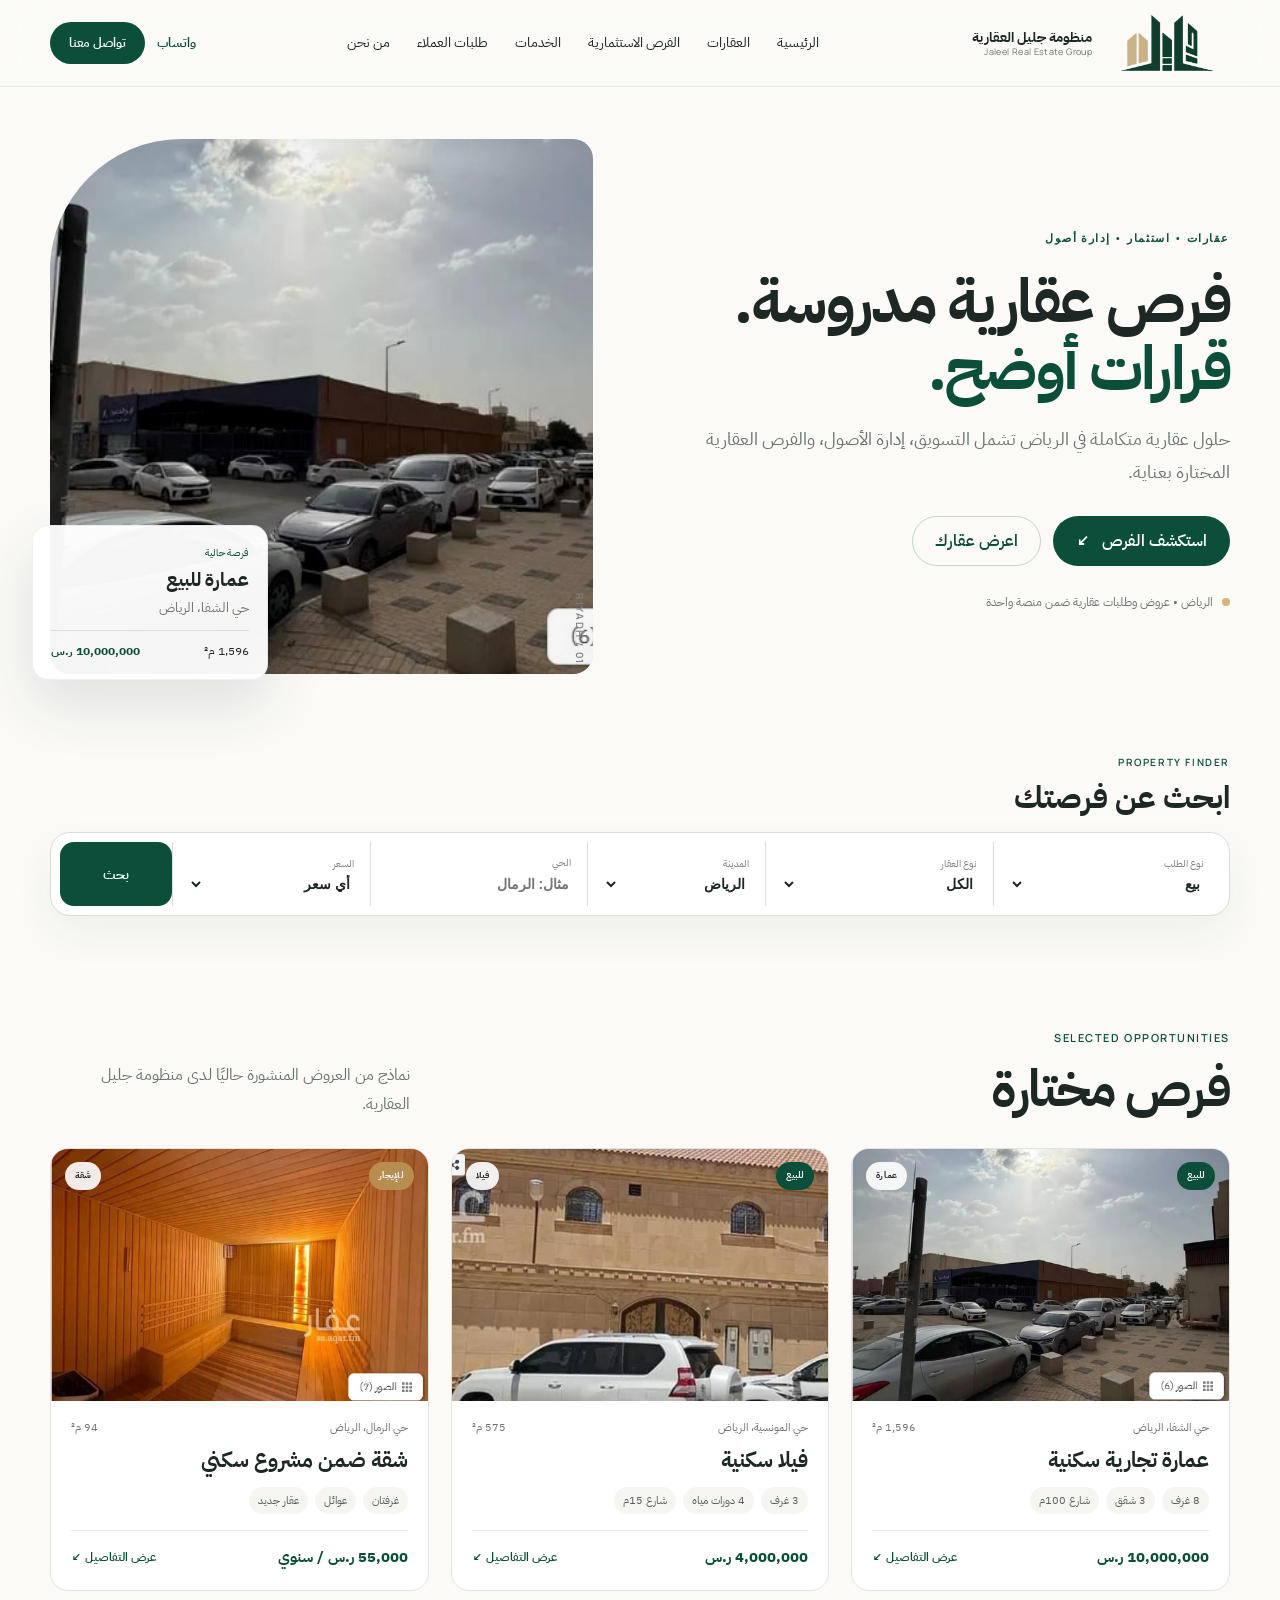
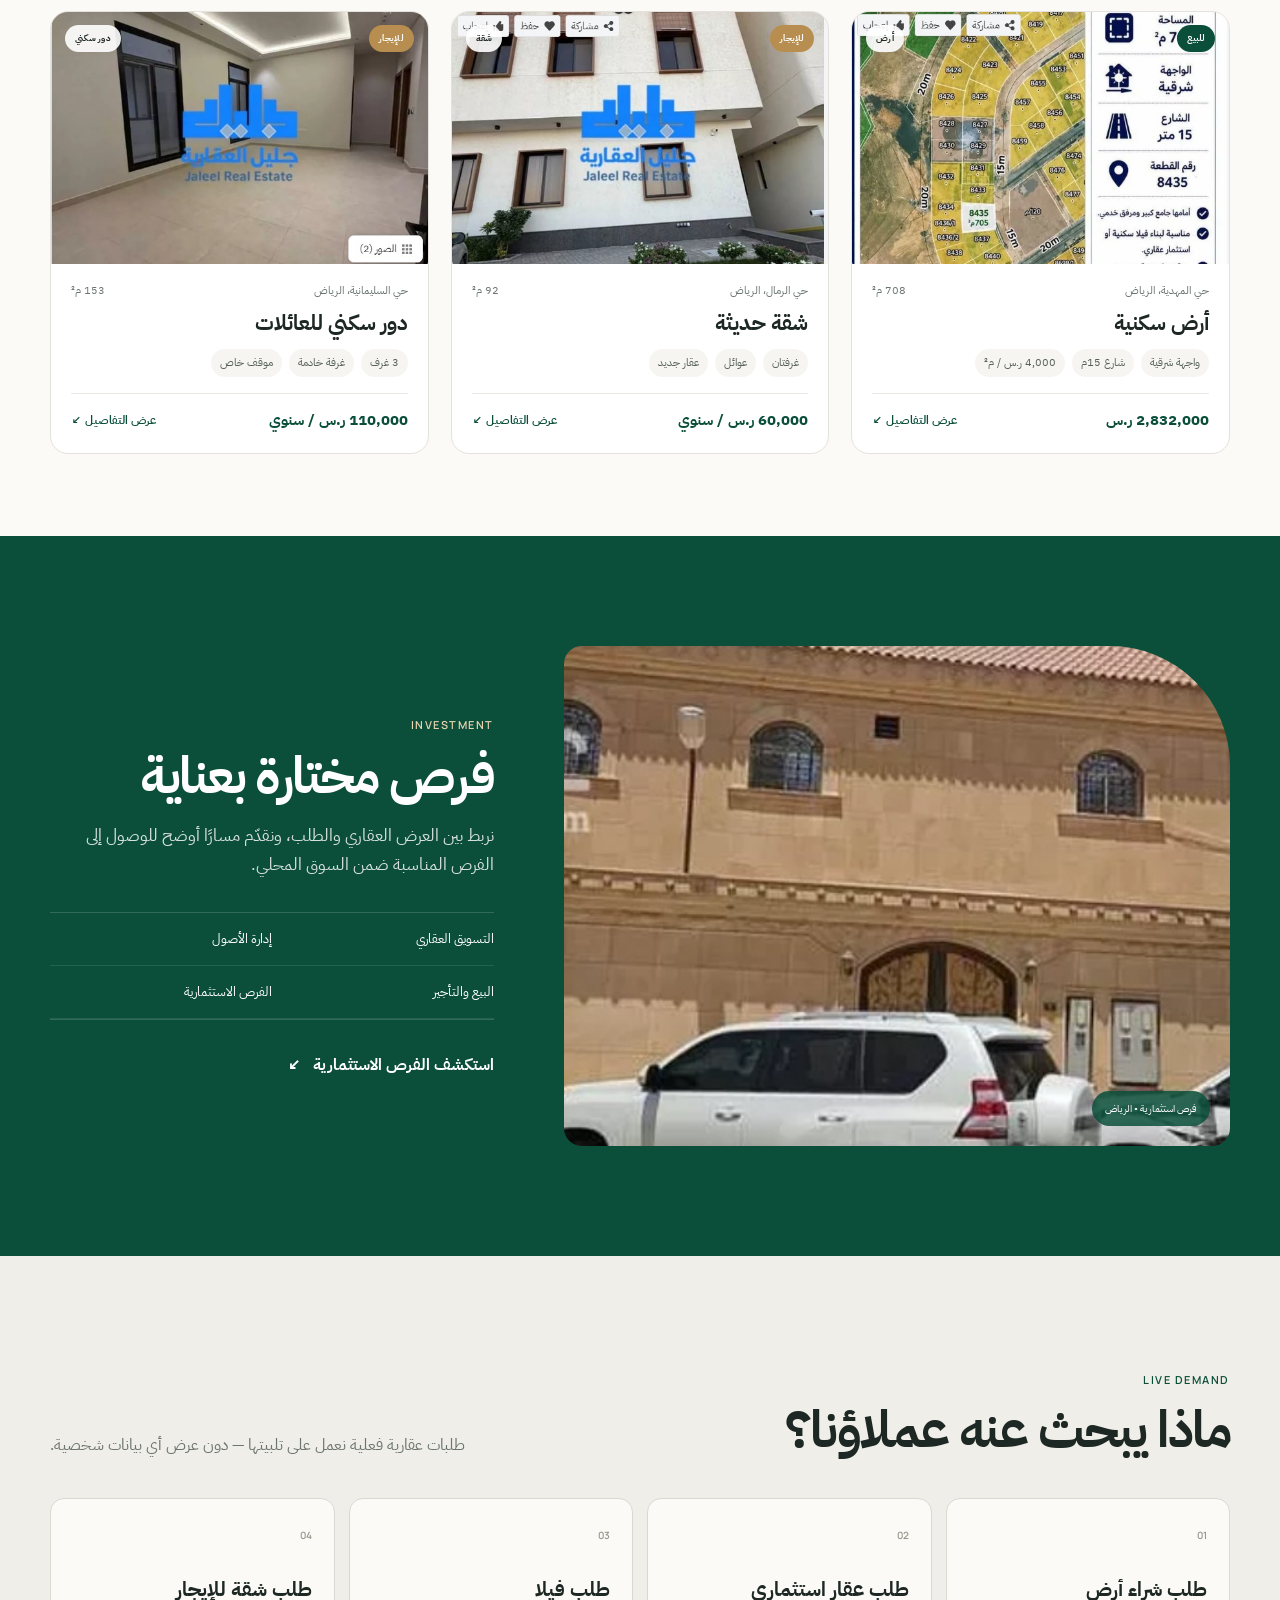
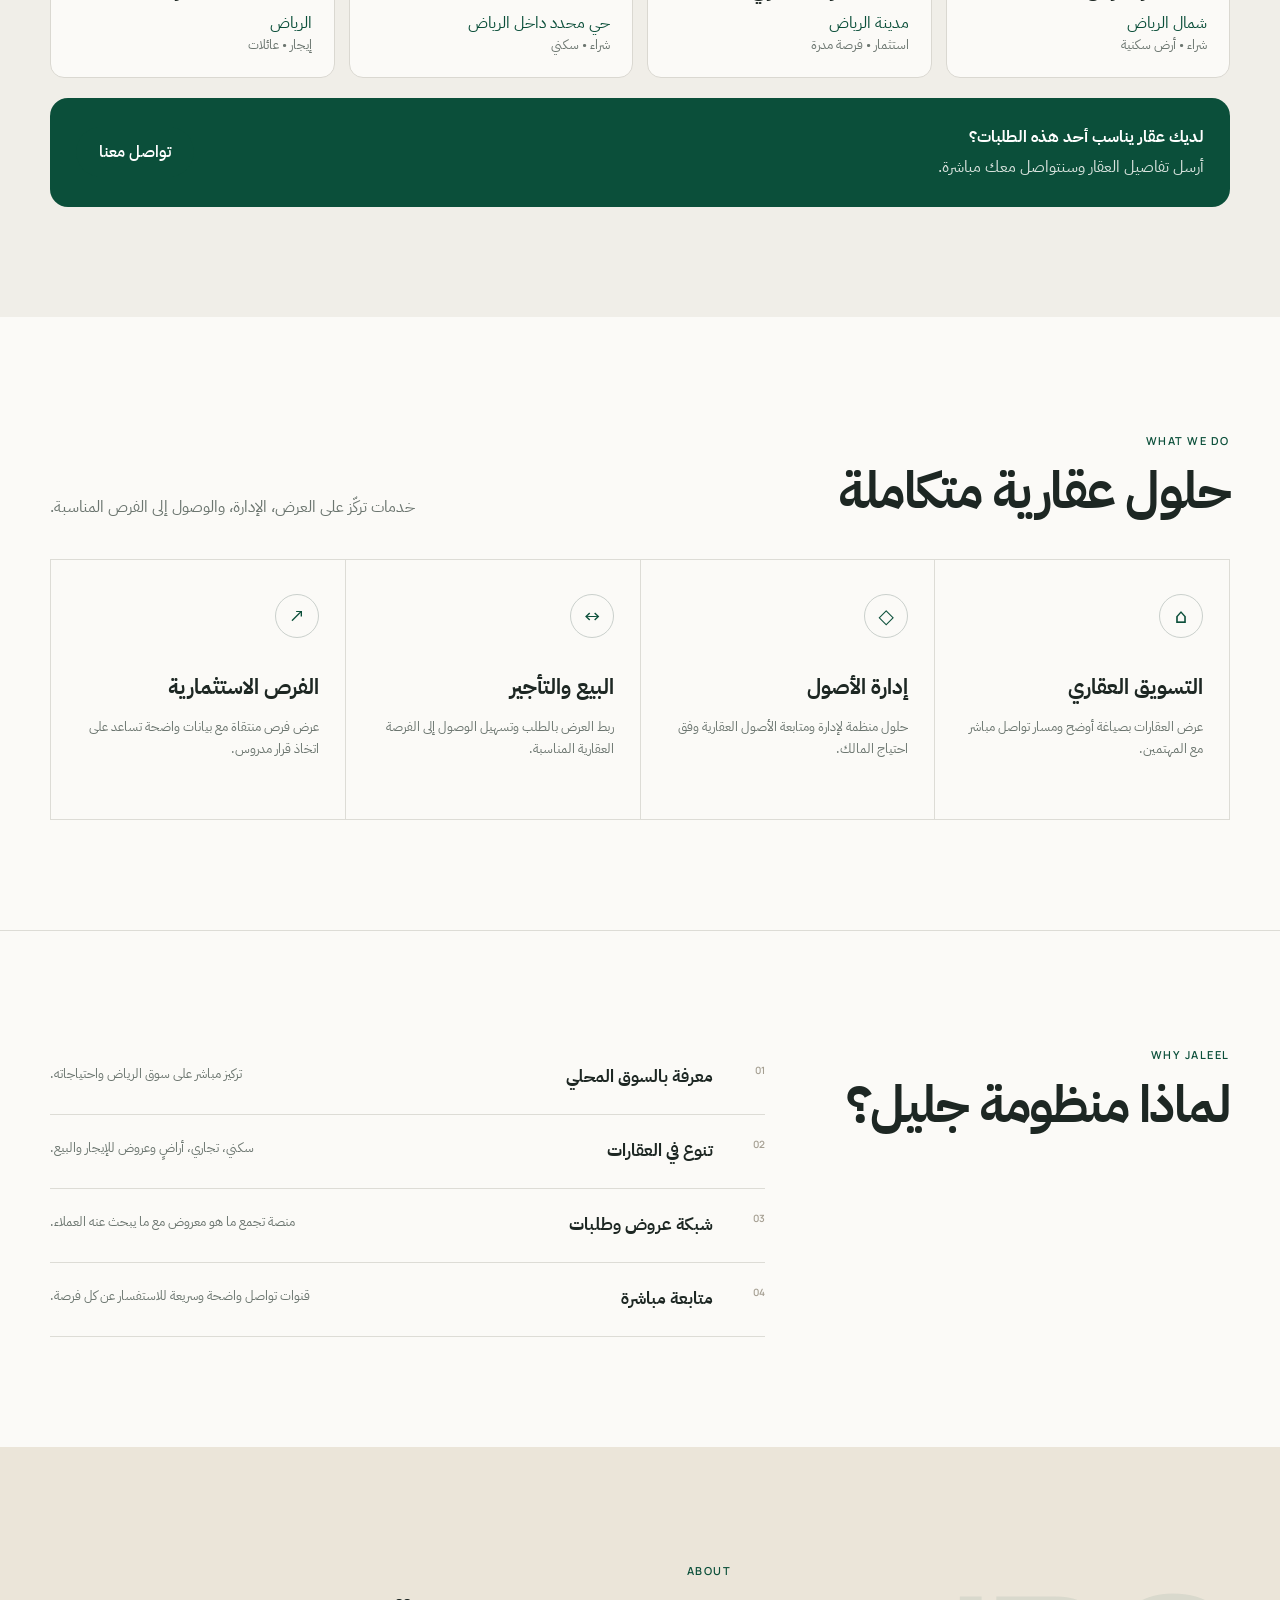
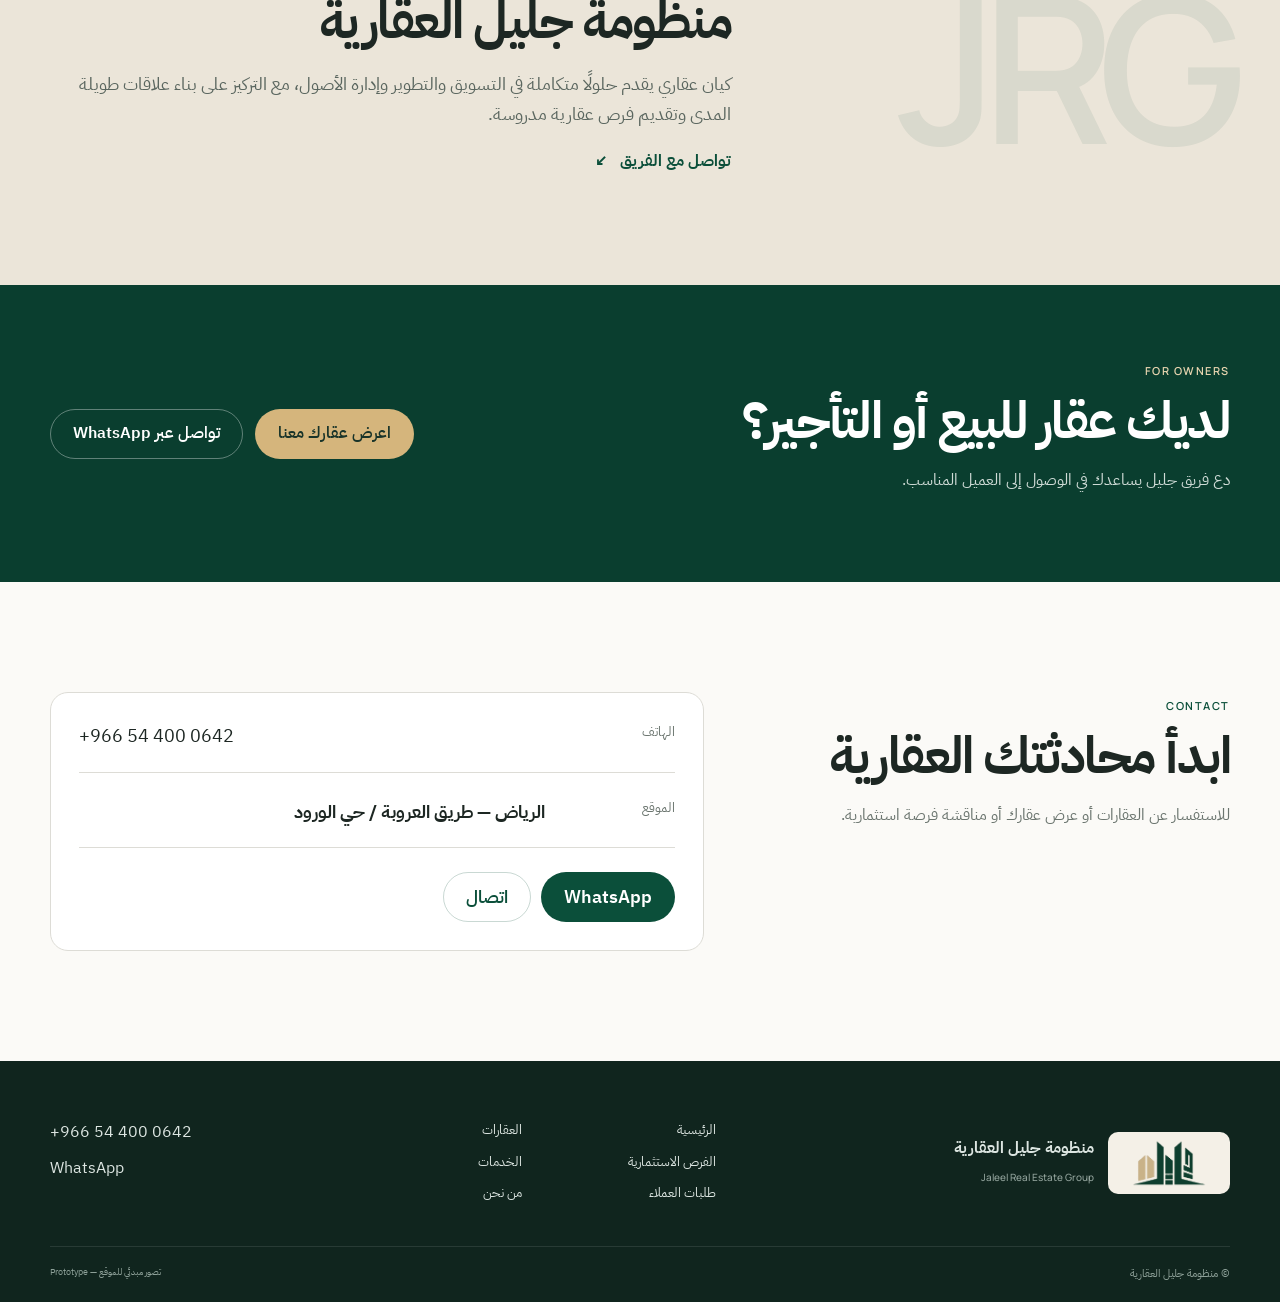
==== index.html @ 19667bc3 "Use cleaner investment image" ====
<!doctype html>
<html lang="ar" dir="rtl">
<head>
  <meta charset="utf-8" />
  <meta name="viewport" content="width=device-width, initial-scale=1" />
  <meta name="description" content="تصور مبدئي لموقع منظومة جليل العقارية في الرياض." />
  <title>منظومة جليل العقارية | Jaleel Real Estate Group</title>
  <link rel="preconnect" href="https://fonts.googleapis.com">
  <link rel="preconnect" href="https://fonts.gstatic.com" crossorigin>
  <link href="https://fonts.googleapis.com/css2?family=IBM+Plex+Sans+Arabic:wght@400;500;600;700&family=Manrope:wght@500;600&display=swap" rel="stylesheet">
  <link rel="stylesheet" href="styles.css" />
</head>
<body>
  <header class="site-header" id="top">
    <div class="container header-inner">
      <a class="brand" href="#top" aria-label="منظومة جليل العقارية">
        <img src="assets/logo.png" alt="شعار منظومة جليل العقارية" />
        <span class="brand-copy"><strong>منظومة جليل العقارية</strong><small>Jaleel Real Estate Group</small></span>
      </a>
      <nav class="desktop-nav" aria-label="التنقل الرئيسي">
        <a href="#top">الرئيسية</a>
        <a href="#properties">العقارات</a>
        <a href="#investment">الفرص الاستثمارية</a>
        <a href="#services">الخدمات</a>
        <a href="#requests">طلبات العملاء</a>
        <a href="#about">من نحن</a>
      </nav>
      <div class="header-actions">
        <a class="whatsapp-link" href="https://wa.me/966544000642" target="_blank" rel="noreferrer">واتساب</a>
        <a class="btn btn-primary small" href="#contact">تواصل معنا</a>
        <button class="menu-btn" aria-expanded="false" aria-controls="mobileNav" aria-label="فتح القائمة"><span></span><span></span></button>
      </div>
    </div>
    <nav id="mobileNav" class="mobile-nav" aria-label="التنقل على الهاتف">
      <a href="#top">الرئيسية</a><a href="#properties">العقارات</a><a href="#investment">الفرص الاستثمارية</a><a href="#services">الخدمات</a><a href="#requests">طلبات العملاء</a><a href="#about">من نحن</a>
    </nav>
  </header>

  <main>
    <section class="hero section-space">
      <div class="container hero-grid">
        <div class="hero-copy reveal">
          <span class="eyebrow">عقارات • استثمار • إدارة أصول</span>
          <h1><span class="hero-line">فرص عقارية مدروسة.</span><em class="hero-line">قرارات أوضح.</em></h1>
          <p>حلول عقارية متكاملة في الرياض تشمل التسويق، إدارة الأصول، والفرص العقارية المختارة بعناية.</p>
          <div class="hero-actions">
            <a class="btn btn-primary" href="#properties">استكشف الفرص <span>↙</span></a>
            <a class="btn btn-ghost" href="#owner">اعرض عقارك</a>
          </div>
          <div class="hero-note"><span></span>الرياض • عروض وطلبات عقارية ضمن منصة واحدة</div>
        </div>
        <div class="hero-media reveal delay-1">
          <div class="image-frame"><img src="assets/commercial.jpg" alt="عقار تجاري معروض لدى منظومة جليل العقارية" /></div>
          <div class="floating-property-card">
            <div class="mini-label">فرصة حالية</div>
            <strong>عمارة للبيع</strong>
            <div>حي الشفا، الرياض</div>
            <div class="mini-grid"><span>1,596 م²</span><b>10,000,000 ر.س</b></div>
          </div>
          <div class="hero-index">01 / RIYADH</div>
        </div>
      </div>
    </section>

    <section class="finder-wrap reveal" aria-label="البحث عن العقارات">
      <div class="container">
        <div class="finder-head"><div><span class="eyebrow">Property Finder</span><h2>ابحث عن فرصتك</h2></div><button class="filters-toggle" aria-expanded="false">خيارات البحث</button></div>
        <form class="finder" id="finderForm">
          <label><span>نوع الطلب</span><select><option>بيع</option><option>إيجار</option><option>استثمار</option></select></label>
          <label><span>نوع العقار</span><select><option>الكل</option><option>شقة</option><option>فيلا</option><option>أرض</option><option>تجاري</option></select></label>
          <label><span>المدينة</span><select><option>الرياض</option></select></label>
          <label><span>الحي</span><input type="text" placeholder="مثال: الرمال" /></label>
          <label><span>السعر</span><select><option>أي سعر</option><option>حتى 1 مليون</option><option>1–5 مليون</option><option>5 مليون+</option></select></label>
          <button class="btn btn-primary search-btn" type="submit">بحث</button>
        </form>
      </div>
    </section>

    <section class="section-space" id="properties">
      <div class="container">
        <div class="section-title reveal"><div><span class="eyebrow">Selected Opportunities</span><h2>فرص مختارة</h2></div><p>نماذج من العروض المنشورة حاليًا لدى منظومة جليل العقارية.</p></div>
        <div class="properties-grid">
          <article class="property-card reveal">
            <a href="property.html" class="property-image"><img src="assets/commercial.jpg" alt="عمارة للبيع في حي الشفا" /><span class="status">للبيع</span><span class="type-pill">عمارة</span></a>
            <div class="property-body"><div class="meta-line"><span>حي الشفا، الرياض</span><span>1,596 م²</span></div><h3>عمارة تجارية سكنية</h3><div class="features"><span>8 غرف</span><span>3 شقق</span><span>شارع 100م</span></div><div class="price-line"><strong>10,000,000 ر.س</strong><a href="property.html">عرض التفاصيل ↙</a></div></div>
          </article>
          <article class="property-card reveal delay-1">
            <div class="property-image"><img src="assets/villa-monsiya.jpg" alt="فيلا للبيع في حي المونسية" /><span class="status">للبيع</span><span class="type-pill">فيلا</span></div>
            <div class="property-body"><div class="meta-line"><span>حي المونسية، الرياض</span><span>575 م²</span></div><h3>فيلا سكنية</h3><div class="features"><span>3 غرف</span><span>4 دورات مياه</span><span>شارع 15م</span></div><div class="price-line"><strong>4,000,000 ر.س</strong><a href="property.html">عرض التفاصيل ↙</a></div></div>
          </article>
          <article class="property-card reveal delay-2">
            <div class="property-image"><img src="assets/apartment-rimal-sauna.jpg" alt="شقة للإيجار في حي الرمال" /><span class="status rent">للإيجار</span><span class="type-pill">شقة</span></div>
            <div class="property-body"><div class="meta-line"><span>حي الرمال، الرياض</span><span>94 م²</span></div><h3>شقة ضمن مشروع سكني</h3><div class="features"><span>غرفتان</span><span>عوائل</span><span>عقار جديد</span></div><div class="price-line"><strong>55,000 ر.س / سنوي</strong><a href="property.html">عرض التفاصيل ↙</a></div></div>
          </article>
          <article class="property-card reveal">
            <div class="property-image"><img src="assets/land-mahdiyah.jpg" alt="أرض للبيع في حي المهدية" /><span class="status">للبيع</span><span class="type-pill">أرض</span></div>
            <div class="property-body"><div class="meta-line"><span>حي المهدية، الرياض</span><span>708 م²</span></div><h3>أرض سكنية</h3><div class="features"><span>واجهة شرقية</span><span>شارع 15م</span><span>4,000 ر.س / م²</span></div><div class="price-line"><strong>2,832,000 ر.س</strong><a href="property.html">عرض التفاصيل ↙</a></div></div>
          </article>
          <article class="property-card reveal delay-1">
            <div class="property-image"><img src="assets/apartment-rimal-building.jpg" alt="شقة للإيجار في حي الرمال" /><span class="status rent">للإيجار</span><span class="type-pill">شقة</span></div>
            <div class="property-body"><div class="meta-line"><span>حي الرمال، الرياض</span><span>92 م²</span></div><h3>شقة حديثة</h3><div class="features"><span>غرفتان</span><span>عوائل</span><span>عقار جديد</span></div><div class="price-line"><strong>60,000 ر.س / سنوي</strong><a href="property.html">عرض التفاصيل ↙</a></div></div>
          </article>
          <article class="property-card reveal delay-2">
            <div class="property-image"><img src="assets/apartment-rimal-interior.jpg" alt="مساحة داخلية لشقة سكنية" /><span class="status rent">للإيجار</span><span class="type-pill">دور سكني</span></div>
            <div class="property-body"><div class="meta-line"><span>حي السليمانية، الرياض</span><span>153 م²</span></div><h3>دور سكني للعائلات</h3><div class="features"><span>3 غرف</span><span>غرفة خادمة</span><span>موقف خاص</span></div><div class="price-line"><strong>110,000 ر.س / سنوي</strong><a href="property.html">عرض التفاصيل ↙</a></div></div>
          </article>
        </div>
      </div>
    </section>

    <section class="investment section-space" id="investment">
      <div class="container investment-grid">
        <div class="investment-image reveal"><img src="assets/villa-monsiya.jpg" alt="فرصة عقارية استثمارية في الرياض" /><span class="image-caption">فرص استثمارية • الرياض</span></div>
        <div class="investment-copy reveal delay-1"><span class="eyebrow light">Investment</span><h2>فرص مختارة بعناية</h2><p>نربط بين العرض العقاري والطلب، ونقدّم مسارًا أوضح للوصول إلى الفرص المناسبة ضمن السوق المحلي.</p><div class="service-inline"><span>التسويق العقاري</span><span>إدارة الأصول</span><span>البيع والتأجير</span><span>الفرص الاستثمارية</span></div><a class="text-link light" href="#properties">استكشف الفرص الاستثمارية <b>↙</b></a></div>
      </div>
    </section>

    <section class="section-space muted" id="requests">
      <div class="container">
        <div class="section-title reveal"><div><span class="eyebrow">Live Demand</span><h2>ماذا يبحث عنه عملاؤنا؟</h2></div><p>طلبات عقارية فعلية نعمل على تلبيتها — دون عرض أي بيانات شخصية.</p></div>
        <div class="requests-grid">
          <article class="request-card reveal"><span>01</span><h3>طلب شراء أرض</h3><p>شمال الرياض</p><small>شراء • أرض سكنية</small></article>
          <article class="request-card reveal delay-1"><span>02</span><h3>طلب عقار استثماري</h3><p>مدينة الرياض</p><small>استثمار • فرصة مدرة</small></article>
          <article class="request-card reveal delay-2"><span>03</span><h3>طلب فيلا</h3><p>حي محدد داخل الرياض</p><small>شراء • سكني</small></article>
          <article class="request-card reveal"><span>04</span><h3>طلب شقة للإيجار</h3><p>الرياض</p><small>إيجار • عائلات</small></article>
        </div>
        <div class="request-cta reveal"><div><strong>لديك عقار يناسب أحد هذه الطلبات؟</strong><p>أرسل تفاصيل العقار وسنتواصل معك مباشرة.</p></div><a class="btn btn-primary" href="https://wa.me/966544000642" target="_blank" rel="noreferrer">تواصل معنا</a></div>
      </div>
    </section>

    <section class="section-space" id="services">
      <div class="container">
        <div class="section-title reveal"><div><span class="eyebrow">What We Do</span><h2>حلول عقارية متكاملة</h2></div><p>خدمات تركّز على العرض، الإدارة، والوصول إلى الفرص المناسبة.</p></div>
        <div class="services-grid">
          <article class="service-card reveal"><div class="icon">⌂</div><h3>التسويق العقاري</h3><p>عرض العقارات بصياغة أوضح ومسار تواصل مباشر مع المهتمين.</p></article>
          <article class="service-card reveal delay-1"><div class="icon">◇</div><h3>إدارة الأصول</h3><p>حلول منظمة لإدارة ومتابعة الأصول العقارية وفق احتياج المالك.</p></article>
          <article class="service-card reveal delay-2"><div class="icon">↔</div><h3>البيع والتأجير</h3><p>ربط العرض بالطلب وتسهيل الوصول إلى الفرصة العقارية المناسبة.</p></article>
          <article class="service-card reveal"><div class="icon">↗</div><h3>الفرص الاستثمارية</h3><p>عرض فرص منتقاة مع بيانات واضحة تساعد على اتخاذ قرار مدروس.</p></article>
        </div>
      </div>
    </section>

    <section class="why section-space">
      <div class="container why-grid">
        <div class="reveal"><span class="eyebrow">Why Jaleel</span><h2>لماذا منظومة جليل؟</h2></div>
        <div class="why-list reveal delay-1"><div><b>01</b><span><strong>معرفة بالسوق المحلي</strong><small>تركيز مباشر على سوق الرياض واحتياجاته.</small></span></div><div><b>02</b><span><strong>تنوع في العقارات</strong><small>سكني، تجاري، أراضٍ وعروض للإيجار والبيع.</small></span></div><div><b>03</b><span><strong>شبكة عروض وطلبات</strong><small>منصة تجمع ما هو معروض مع ما يبحث عنه العملاء.</small></span></div><div><b>04</b><span><strong>متابعة مباشرة</strong><small>قنوات تواصل واضحة وسريعة للاستفسار عن كل فرصة.</small></span></div></div>
      </div>
    </section>

    <section class="about section-space" id="about">
      <div class="container about-grid">
        <div class="about-mark reveal">JRG</div>
        <div class="reveal delay-1"><span class="eyebrow">About</span><h2>منظومة جليل العقارية</h2><p>كيان عقاري يقدم حلولًا متكاملة في التسويق والتطوير وإدارة الأصول، مع التركيز على بناء علاقات طويلة المدى وتقديم فرص عقارية مدروسة.</p><a class="text-link" href="#contact">تواصل مع الفريق <b>↙</b></a></div>
      </div>
    </section>

    <section class="owner-cta" id="owner">
      <div class="container owner-inner reveal"><div><span class="eyebrow light">For Owners</span><h2>لديك عقار للبيع أو التأجير؟</h2><p>دع فريق جليل يساعدك في الوصول إلى العميل المناسب.</p></div><div class="owner-actions"><a class="btn btn-beige" href="#contact">اعرض عقارك معنا</a><a class="btn btn-outline-light" href="https://wa.me/966544000642" target="_blank" rel="noreferrer">تواصل عبر WhatsApp</a></div></div>
    </section>

    <section class="contact section-space" id="contact">
      <div class="container contact-grid">
        <div class="reveal"><span class="eyebrow">Contact</span><h2>ابدأ محادثتك العقارية</h2><p>للاستفسار عن العقارات أو عرض عقارك أو مناقشة فرصة استثمارية.</p></div>
        <div class="contact-card reveal delay-1"><div><small>الهاتف</small><a href="tel:+966544000642" dir="ltr">+966 54 400 0642</a></div><div><small>الموقع</small><strong>الرياض — طريق العروبة / حي الورود</strong></div><div class="contact-actions"><a class="btn btn-primary" href="https://wa.me/966544000642" target="_blank" rel="noreferrer">WhatsApp</a><a class="btn btn-ghost" href="tel:+966544000642">اتصال</a></div></div>
      </div>
    </section>
  </main>

  <footer class="site-footer">
    <div class="container footer-grid">
      <div class="footer-brand"><img src="assets/logo.png" alt="شعار منظومة جليل العقارية" /><p>منظومة جليل العقارية<br><span>Jaleel Real Estate Group</span></p></div>
      <div class="footer-links"><a href="#top">الرئيسية</a><a href="#properties">العقارات</a><a href="#investment">الفرص الاستثمارية</a><a href="#services">الخدمات</a><a href="#requests">طلبات العملاء</a><a href="#about">من نحن</a></div>
      <div class="footer-contact"><a href="tel:+966544000642" dir="ltr">+966 54 400 0642</a><a href="https://wa.me/966544000642" target="_blank" rel="noreferrer">WhatsApp</a></div>
    </div>
    <div class="container footer-bottom"><span>© منظومة جليل العقارية</span><small>تصور مبدئي للموقع — Prototype</small></div>
  </footer>
  <script src="script.js?v=3"></script>
</body>
</html>
---- styles.css ----
:root{--green:#0B4F3A;--green-2:#123f33;--beige:#D5B57C;--cream:#F4F0E7;--warm:#FBFAF7;--white:#fff;--text:#1D2723;--muted:#6B756F;--line:#DDDCD6;--shadow:0 24px 60px rgba(15,51,40,.12);--radius:24px}
*{box-sizing:border-box}html{scroll-behavior:smooth}body{margin:0;font-family:"IBM Plex Sans Arabic",system-ui,sans-serif;color:var(--text);background:var(--warm);line-height:1.7}img{max-width:100%;display:block}a{text-decoration:none;color:inherit}.container{width:min(1180px,calc(100% - 40px));margin-inline:auto}.section-space{padding:110px 0}.site-header{position:sticky;top:0;z-index:50;border-bottom:1px solid rgba(11,79,58,.08);background:rgba(251,250,247,.82);backdrop-filter:blur(16px)}.site-header.solid{background:rgba(251,250,247,.97)}.header-inner{height:86px;display:flex;align-items:center;justify-content:space-between;gap:28px}.brand{display:flex;align-items:center;gap:12px;min-width:260px}.brand img{width:118px;height:58px;object-fit:contain;flex-shrink:0}.brand-copy{display:flex;flex-direction:column;line-height:1.25}.brand-copy strong{font-size:14px}.brand-copy small{font-family:Manrope,sans-serif;font-size:9px;color:var(--muted);letter-spacing:.04em}.desktop-nav{display:flex;gap:27px;font-size:14px}.desktop-nav a{position:relative}.desktop-nav a:after{content:"";position:absolute;right:0;bottom:-8px;height:1px;width:0;background:var(--green);transition:.3s}.desktop-nav a:hover:after{width:100%}.header-actions{display:flex;gap:12px;align-items:center}.whatsapp-link{font-size:13px;color:var(--green);font-weight:600}.btn{display:inline-flex;align-items:center;justify-content:center;gap:12px;min-height:50px;padding:0 22px;border-radius:999px;border:1px solid transparent;font-weight:600;transition:.3s;cursor:pointer;font-family:inherit}.btn.small{min-height:42px;padding-inline:18px;font-size:13px}.btn-primary{background:var(--green);color:#fff}.btn-primary:hover{transform:translateY(-2px);background:#083d2e}.btn-ghost{border-color:rgba(11,79,58,.22);background:transparent;color:var(--green)}.btn-ghost:hover{background:#fff}.btn-beige{background:var(--beige);color:#183329}.btn-outline-light{border-color:rgba(255,255,255,.35);color:white}.full{width:100%}.menu-btn{display:none;background:none;border:0;width:42px;height:42px}.menu-btn span{display:block;width:20px;height:1px;background:var(--green);margin:5px auto}.mobile-nav{display:none}.eyebrow{text-transform:uppercase;font-family:Manrope,sans-serif;font-size:11px;letter-spacing:.14em;color:var(--green);font-weight:600}.eyebrow.light{color:#e7d4af}.hero{padding-top:72px}.hero-grid{display:grid;grid-template-columns:.88fr 1.12fr;gap:78px;align-items:center}.hero-copy h1{font-size:clamp(50px,6vw,84px);line-height:1.04;margin:22px 0 24px;letter-spacing:-.035em}.hero-copy h1 em{font-style:normal;color:var(--green)}.hero-copy p{font-size:19px;color:var(--muted);max-width:580px;margin:0}.hero-actions{display:flex;gap:12px;margin-top:34px}.hero-note{display:flex;align-items:center;gap:9px;margin-top:42px;font-size:12px;color:var(--muted)}.hero-note span{width:8px;height:8px;background:var(--beige);border-radius:50%}.hero-media{position:relative;padding-bottom:36px}.image-frame{height:610px;border-radius:160px 20px 20px 20px;overflow:hidden;background:#ddd}.image-frame img{width:100%;height:100%;object-fit:cover;transition:transform .8s ease}.hero-media:hover .image-frame img{transform:scale(1.03)}.floating-property-card{position:absolute;left:-36px;bottom:10px;width:260px;background:rgba(255,255,255,.96);padding:20px;border-radius:18px;box-shadow:var(--shadow);border:1px solid rgba(11,79,58,.08)}.mini-label{font-size:10px;color:var(--green);margin-bottom:3px}.floating-property-card strong{font-size:20px}.floating-property-card>div:nth-of-type(2){font-size:13px;color:var(--muted)}.mini-grid{display:flex;justify-content:space-between;margin-top:13px;padding-top:11px;border-top:1px solid var(--line);font-size:12px}.mini-grid b{color:var(--green)}.hero-index{position:absolute;right:-26px;bottom:70px;transform:rotate(90deg);font:600 10px Manrope;color:#7a807d;letter-spacing:.16em}.finder-wrap{margin-top:-16px;padding-bottom:32px}.finder-head{display:flex;justify-content:space-between;align-items:end;margin-bottom:18px}.finder-head h2{font-size:27px;margin:2px 0}.filters-toggle{display:none}.finder{display:grid;grid-template-columns:1.15fr 1.15fr .9fr 1.1fr 1fr auto;gap:0;background:white;border:1px solid var(--line);border-radius:18px;padding:8px;box-shadow:0 14px 40px rgba(36,52,45,.05)}.finder label{padding:8px 14px;border-left:1px solid var(--line)}.finder label span{display:block;font-size:10px;color:var(--muted);margin-bottom:2px}.finder select,.finder input{border:0;background:transparent;width:100%;font:600 13px inherit;color:var(--text);outline:none}.search-btn{align-self:stretch;min-width:95px;border-radius:12px}.section-title{display:flex;align-items:end;justify-content:space-between;margin-bottom:38px;gap:30px}.section-title h2,.investment-copy h2,.why h2,.about h2,.owner-cta h2,.contact h2{font-size:clamp(36px,4vw,58px);line-height:1.15;margin:8px 0 0;letter-spacing:-.03em}.section-title p{max-width:420px;color:var(--muted);margin:0}.properties-grid{display:grid;grid-template-columns:repeat(3,1fr);gap:24px}.property-card{background:white;border:1px solid #e4e2dd;border-radius:20px;overflow:hidden;transition:.35s}.property-card:hover{transform:translateY(-5px);box-shadow:0 24px 50px rgba(30,58,48,.09)}.property-image{height:240px;position:relative;overflow:hidden;display:block;background:#e9e6df}.property-image img{width:100%;height:100%;object-fit:cover;transition:transform .5s}.property-card:hover .property-image img{transform:scale(1.03)}.status,.type-pill{position:absolute;top:14px;font-size:10px;font-weight:700;border-radius:999px;padding:7px 11px}.status{right:14px;background:var(--green);color:white}.status.rent{background:#b78e4f}.type-pill{left:14px;background:rgba(255,255,255,.9);color:var(--text)}.property-body{padding:20px}.meta-line,.features,.price-line{display:flex;justify-content:space-between;gap:10px;align-items:center}.meta-line{font-size:11px;color:var(--muted)}.property-body h3{font-size:22px;margin:8px 0 12px}.features{justify-content:flex-start;flex-wrap:wrap;font-size:11px;color:#55605b}.features span{background:#f6f5f1;padding:5px 9px;border-radius:999px}.price-line{margin-top:18px;padding-top:15px;border-top:1px solid #eceae5}.price-line strong{color:var(--green);font-size:15px}.price-line a{font-size:11px;color:var(--green)}.investment{background:var(--green);color:white}.investment-grid{display:grid;grid-template-columns:1.2fr .8fr;gap:70px;align-items:center}.investment-image{height:500px;position:relative;border-radius:18px 120px 18px 18px;overflow:hidden}.investment-image img{width:100%;height:100%;object-fit:cover}.image-caption{position:absolute;bottom:20px;right:20px;background:rgba(11,79,58,.85);padding:9px 13px;border-radius:999px;font-size:10px}.investment-copy p{color:#d7e1dc;font-size:17px}.service-inline{display:grid;grid-template-columns:1fr 1fr;margin:32px 0;border-top:1px solid rgba(255,255,255,.16);border-bottom:1px solid rgba(255,255,255,.16)}.service-inline span{padding:15px 0;border-bottom:1px solid rgba(255,255,255,.10);font-size:13px}.text-link{display:inline-flex;gap:12px;color:var(--green);font-weight:700}.text-link b{transition:.3s}.text-link:hover b{transform:translate(-4px,4px)}.text-link.light{color:white}.muted{background:#F0EEE8}.requests-grid{display:grid;grid-template-columns:repeat(4,1fr);gap:14px}.request-card{background:var(--warm);border:1px solid #dad8d1;border-radius:14px;padding:22px;min-height:180px;position:relative}.request-card>span{font:600 10px Manrope;color:#9a9589}.request-card h3{font-size:20px;margin:24px 0 4px}.request-card p{margin:0;color:var(--green)}.request-card small{position:absolute;bottom:20px;color:var(--muted)}.request-cta{display:flex;justify-content:space-between;align-items:center;background:var(--green);color:white;margin-top:20px;border-radius:18px;padding:26px}.request-cta p{margin:3px 0 0;color:#d8e2dd}.services-grid{display:grid;grid-template-columns:repeat(4,1fr);border-top:1px solid var(--line);border-right:1px solid var(--line)}.service-card{padding:34px 26px;border-left:1px solid var(--line);border-bottom:1px solid var(--line);min-height:260px}.service-card .icon{width:44px;height:44px;border:1px solid #cad0cc;border-radius:50%;display:grid;place-items:center;color:var(--green);font-size:20px}.service-card h3{font-size:21px;margin:32px 0 10px}.service-card p{font-size:13px;color:var(--muted);margin:0}.why{border-top:1px solid var(--line)}.why-grid{display:grid;grid-template-columns:.7fr 1.3fr;gap:80px}.why-list>div{display:grid;grid-template-columns:52px 1fr;padding:22px 0;border-bottom:1px solid var(--line)}.why-list b{font:600 10px Manrope;color:#a59f92}.why-list span{display:flex;justify-content:space-between;gap:20px}.why-list strong{font-size:17px}.why-list small{color:var(--muted);max-width:360px}.about{background:#ebe5d9}.about-grid{display:grid;grid-template-columns:.75fr 1.25fr;gap:90px;align-items:center}.about-mark{font:600 clamp(100px,16vw,220px)/.8 Manrope;color:rgba(11,79,58,.08);letter-spacing:-.08em}.about p{font-size:18px;color:#5a665f;max-width:670px}.owner-cta{background:#0a3e2f;color:white;padding:72px 0}.owner-inner{display:flex;justify-content:space-between;align-items:center;gap:40px}.owner-cta p{color:#cfdbd6}.owner-actions{display:flex;gap:12px}.contact-grid{display:grid;grid-template-columns:.8fr 1.2fr;gap:90px;align-items:start}.contact p{color:var(--muted)}.contact-card{background:white;border:1px solid var(--line);border-radius:18px;padding:28px;display:grid;gap:24px}.contact-card>div:not(.contact-actions){display:grid;grid-template-columns:110px 1fr;gap:20px;padding-bottom:20px;border-bottom:1px solid var(--line)}.contact-card small{color:var(--muted)}.contact-card a,.contact-card strong{font-size:18px}.contact-actions{display:flex;gap:10px}.site-footer{background:#10251e;color:#dce5e1;padding:58px 0 18px}.footer-grid{display:grid;grid-template-columns:1.2fr 1fr .6fr;gap:60px}.footer-brand{display:flex;align-items:center;gap:14px;direction:rtl}.footer-brand p{text-align:right}.footer-brand img{width:122px;height:62px;object-fit:contain;flex-shrink:0;background:#F4F0E7;border-radius:10px;padding:7px}.footer-brand p{font-weight:700}.footer-brand span{font:500 10px Manrope;color:#92a39c}.footer-links{display:grid;grid-template-columns:1fr 1fr;gap:8px;font-size:13px}.footer-contact{display:flex;flex-direction:column;gap:8px;align-items:flex-start;direction:ltr;text-align:left}.footer-contact a{white-space:nowrap}.footer-contact a:last-child{direction:ltr}.footer-bottom{display:flex;justify-content:space-between;border-top:1px solid rgba(255,255,255,.1);margin-top:40px;padding-top:18px;font-size:11px;color:#8da098}.detail-main{padding-top:36px}.detail-breadcrumb{font-size:11px;color:var(--muted);display:flex;gap:8px;margin-bottom:18px}.detail-gallery{height:560px;display:grid;grid-template-columns:2fr 1fr;grid-template-rows:1fr 1fr;gap:10px}.detail-gallery img{width:100%;height:100%;object-fit:cover;border-radius:14px}.detail-gallery .gallery-main{grid-row:1/3}.detail-content{display:grid;grid-template-columns:1fr 330px;gap:40px;padding-top:48px;padding-bottom:100px;align-items:start}.detail-title{display:flex;justify-content:space-between;gap:30px}.detail-title h1{font-size:40px;line-height:1.2;margin:10px 0}.detail-title p{color:var(--muted)}.detail-price{font-size:30px;color:var(--green);font-weight:700;white-space:nowrap}.detail-price small{font-size:14px}.facts-grid{display:grid;grid-template-columns:repeat(3,1fr);border-top:1px solid var(--line);border-right:1px solid var(--line);margin:30px 0}.facts-grid div{padding:20px;border-left:1px solid var(--line);border-bottom:1px solid var(--line)}.facts-grid small{display:block;color:var(--muted);font-size:10px}.facts-grid strong{font-size:16px}.detail-block{padding:28px 0;border-bottom:1px solid var(--line)}.detail-block h2{font-size:23px;margin-top:0}.detail-block p{color:#56615c}.feature-tags{display:flex;flex-wrap:wrap;gap:8px}.feature-tags span{background:#efeee9;border-radius:999px;padding:8px 12px;font-size:12px}.inquiry-card{position:sticky;top:110px;background:white;border:1px solid var(--line);border-radius:18px;padding:24px}.inquiry-card h3{font-size:26px;margin:8px 0}.inquiry-card p{color:var(--muted);font-size:13px}.inquiry-card .btn{margin-top:10px}.inquiry-contact{margin-top:22px;padding-top:20px;border-top:1px solid var(--line);display:flex;justify-content:space-between}.map-placeholder{height:280px;border-radius:16px;background:#e8e5dd;position:relative;overflow:hidden;display:flex;align-items:flex-end;padding:25px;gap:10px}.map-lines{position:absolute;inset:-40%;background:repeating-linear-gradient(28deg,transparent 0 45px,rgba(255,255,255,.9) 46px 52px),repeating-linear-gradient(118deg,transparent 0 70px,rgba(255,255,255,.7) 71px 76px);transform:rotate(6deg)}.map-pin{position:absolute;top:45%;right:55%;width:22px;height:22px;background:var(--green);border:6px solid rgba(255,255,255,.9);border-radius:50%;box-shadow:0 0 0 10px rgba(11,79,58,.16)}.map-placeholder strong,.map-placeholder small{position:relative;z-index:2}.map-placeholder small{color:#6f756f}.reveal{opacity:0;transform:translateY(18px);transition:opacity .7s ease,transform .7s ease}.reveal.visible{opacity:1;transform:none}.delay-1{transition-delay:.1s}.delay-2{transition-delay:.18s}
@media (prefers-reduced-motion:reduce){*{scroll-behavior:auto!important;transition:none!important}.reveal{opacity:1;transform:none}}
@media(max-width:1050px){.desktop-nav{display:none}.menu-btn{display:block}.mobile-nav{position:absolute;top:86px;left:20px;right:20px;background:white;border:1px solid var(--line);border-radius:16px;padding:14px;box-shadow:var(--shadow);grid-template-columns:1fr 1fr;gap:6px}.mobile-nav.open{display:grid}.mobile-nav a{padding:10px}.hero-grid{grid-template-columns:1fr 1fr;gap:40px}.hero-copy h1{font-size:54px}.image-frame{height:520px}.properties-grid{grid-template-columns:repeat(2,1fr)}.requests-grid{grid-template-columns:repeat(2,1fr)}.services-grid{grid-template-columns:repeat(2,1fr)}.finder{grid-template-columns:repeat(3,1fr)}.finder label{border-bottom:1px solid var(--line)}.search-btn{min-height:56px}.detail-content{grid-template-columns:1fr}.inquiry-card{position:static}.footer-grid{grid-template-columns:1fr 1fr}}
@media(max-width:720px){.container{width:min(100% - 28px,1180px)}.section-space{padding:78px 0}.header-inner{height:74px}.brand{min-width:auto}.brand img{width:98px;height:50px}.brand-copy{display:none}.whatsapp-link{display:none}.header-actions .btn{display:none}.mobile-nav{top:74px}.hero{padding-top:30px}.hero-grid{grid-template-columns:1fr}.hero-copy h1{font-size:46px}.hero-copy p{font-size:16px}.hero-media{order:-1}.image-frame{height:420px;border-radius:80px 16px 16px 16px}.floating-property-card{left:12px;bottom:8px;width:230px}.hero-index{display:none}.finder-head{align-items:center}.filters-toggle{display:block;border:1px solid var(--line);background:white;border-radius:999px;padding:9px 13px;font-family:inherit}.finder{display:none;grid-template-columns:1fr;border-radius:14px}.finder.open{display:grid}.finder label{border-left:0;border-bottom:1px solid var(--line);padding:12px}.section-title{display:block}.section-title p{margin-top:14px}.properties-grid{grid-template-columns:1fr}.property-image{height:260px}.investment-grid{grid-template-columns:1fr;gap:38px}.investment-image{height:360px;border-radius:18px 80px 18px 18px}.requests-grid{grid-template-columns:1fr}.request-cta{display:block}.request-cta .btn{margin-top:18px}.services-grid{grid-template-columns:1fr}.why-grid,.about-grid,.contact-grid{grid-template-columns:1fr;gap:36px}.why-list span{display:block}.why-list small{display:block;margin-top:5px}.owner-inner{display:block}.owner-actions{margin-top:24px;flex-direction:column}.footer-grid{grid-template-columns:1fr;gap:24px}.footer-bottom{display:block}.footer-bottom small{display:block;margin-top:8px}.detail-gallery{height:430px;grid-template-columns:1fr 1fr;grid-template-rows:2fr 1fr}.detail-gallery .gallery-main{grid-column:1/3;grid-row:auto}.detail-title{display:block}.detail-title h1{font-size:32px}.detail-price{margin-top:16px}.facts-grid{grid-template-columns:repeat(2,1fr)}.contact-card>div:not(.contact-actions){grid-template-columns:1fr}.contact-actions{flex-direction:column}}


/* Hero refinement — reviewed section */
@media (min-width:1051px){
  .brand img{width:126px;height:62px}
  .hero.section-space{padding-top:58px;padding-bottom:72px}
  .hero-grid{grid-template-columns:1fr 1fr;gap:56px;align-items:center}
  .hero-copy{max-width:590px;justify-self:start}
  .hero-copy h1{font-size:clamp(54px,5.15vw,72px);line-height:1.08;margin:18px 0 22px;letter-spacing:-.03em}
  .hero-copy p{font-size:18px;line-height:1.85;max-width:540px}
  .hero-actions{margin-top:28px}
  .hero-note{margin-top:30px}
  .hero-media{padding-bottom:24px}
  .image-frame{height:560px;border-radius:132px 20px 20px 20px}
  .image-frame img{object-position:center 58%;filter:brightness(.94) contrast(1.045) saturate(.94)}
  .floating-property-card{left:-18px;bottom:4px;width:236px;padding:18px;border-radius:16px}
  .floating-property-card strong{font-size:19px}
  .mini-grid{margin-top:11px;padding-top:10px}
  .mini-grid span,.mini-grid b{unicode-bidi:isolate}
  .hero-index{right:-22px;bottom:62px}
  .finder-wrap{margin-top:0}
}


/* Hero line lock — desktop final pass */
@media (min-width:1051px){
  .hero.section-space{padding-top:52px;padding-bottom:54px}
  .hero-grid{grid-template-columns:1.04fr .96fr;gap:48px}
  .hero-copy{max-width:none;width:100%;justify-self:stretch}
  .hero-copy h1{font-size:clamp(52px,4.8vw,66px);line-height:1.09;margin:16px 0 20px}
  .hero-line{display:block;white-space:nowrap}
  .hero-copy p{max-width:560px}
  .hero-note{margin-top:26px}
  .image-frame{height:535px}
  .finder-wrap{padding-top:6px;padding-bottom:28px}
}


/* Hero final micro-adjustments */
@media (min-width:1051px){
  .hero.section-space{padding-bottom:40px}
  .floating-property-card{bottom:18px}
  .finder-wrap{padding-top:0;margin-top:-8px}
}


/* Property Finder refinement */
@media (min-width:721px){
  .finder-wrap{padding-top:18px;padding-bottom:54px}
  .finder-head{margin-bottom:14px;align-items:flex-end}
  .finder-head .eyebrow{font-size:10px;letter-spacing:.16em}
  .finder-head h2{font-size:31px;line-height:1.2;margin-top:4px}

  .finder{
    border-radius:20px;
    padding:9px;
    min-height:82px;
    box-shadow:0 18px 42px rgba(36,52,45,.055);
  }
  .finder label{
    min-height:62px;
    display:flex;
    flex-direction:column;
    justify-content:center;
    padding:7px 16px;
  }
  .finder label span{
    font-size:10px;
    margin-bottom:3px;
    color:#7b837f;
  }
  .finder select,.finder input{
    font-size:14px;
    font-weight:600;
    line-height:1.4;
  }
  .search-btn{
    min-width:112px;
    min-height:64px;
    align-self:center;
    border-radius:14px;
    font-size:14px;
  }
}


/* Featured opportunities refinement */
#properties.section-space{padding-top:72px;padding-bottom:82px}
#properties .section-title{margin-bottom:30px;align-items:flex-end}
#properties .section-title>div{max-width:520px}
#properties .section-title p{max-width:360px;line-height:1.8}
#properties .properties-grid{gap:20px 22px}
#properties .property-card{border-radius:18px}
#properties .property-image{height:252px}
#properties .property-image img{object-position:center 52%}
#properties .property-card:nth-child(1) .property-image img{object-position:center 58%}
#properties .property-card:nth-child(2) .property-image img{object-position:center 46%}
#properties .property-card:nth-child(3) .property-image img{object-position:center 43%}
#properties .property-card:nth-child(4) .property-image img{object-position:center 48%}
#properties .property-card:nth-child(5) .property-image img{object-position:center 38%}
#properties .property-card:nth-child(6) .property-image img{object-position:center 45%}
#properties .status,
#properties .type-pill{top:13px;padding:6px 10px;font-size:9px;letter-spacing:.01em}
#properties .property-body{padding:18px 20px 19px}
#properties .property-body h3{font-size:21px;line-height:1.35;margin:9px 0 12px}
#properties .meta-line{font-size:10.5px}
#properties .features{gap:7px}
#properties .features span{padding:5px 9px;font-size:10.5px}
#properties .price-line{margin-top:16px;padding-top:14px}
#properties .price-line strong{font-size:15px;white-space:nowrap;unicode-bidi:isolate}
#properties .price-line a{font-size:11.5px;font-weight:600;display:inline-flex;align-items:center;gap:5px}
#properties .price-line a{transition:transform .25s ease}
#properties .price-line a:hover{transform:translateX(-3px)}

@media(max-width:1050px){
  #properties.section-space{padding-top:64px;padding-bottom:72px}
}
@media(max-width:720px){
  #properties.section-space{padding-top:54px;padding-bottom:64px}
  #properties .section-title{margin-bottom:24px}
  #properties .property-image{height:250px}
}


/* Featured opportunities final micro-adjustments */
#properties.section-space{padding-top:54px}
#properties .property-card:nth-child(4) .property-image img{object-position:center 56%}
#properties .property-card:nth-child(5) .property-image img{object-position:center 44%}
#properties .property-card:nth-child(6) .property-image img{object-position:center 51%}
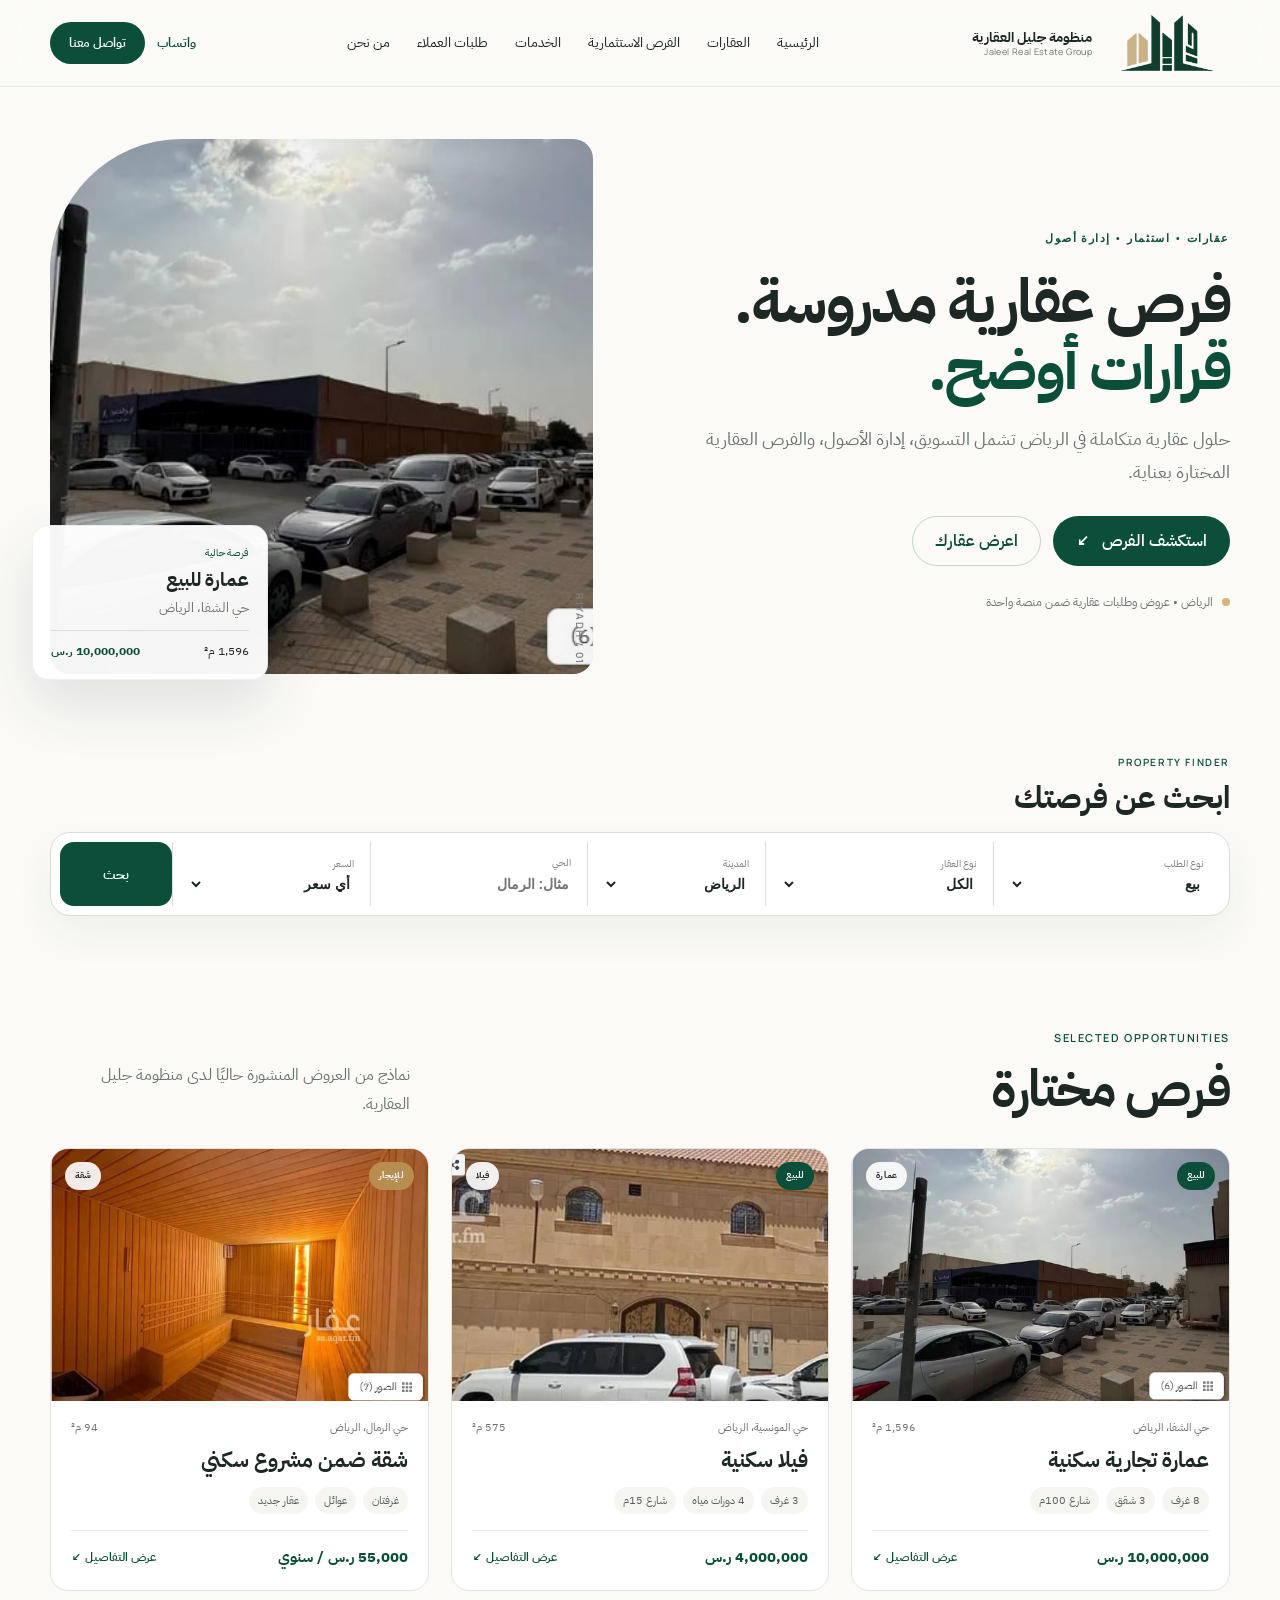
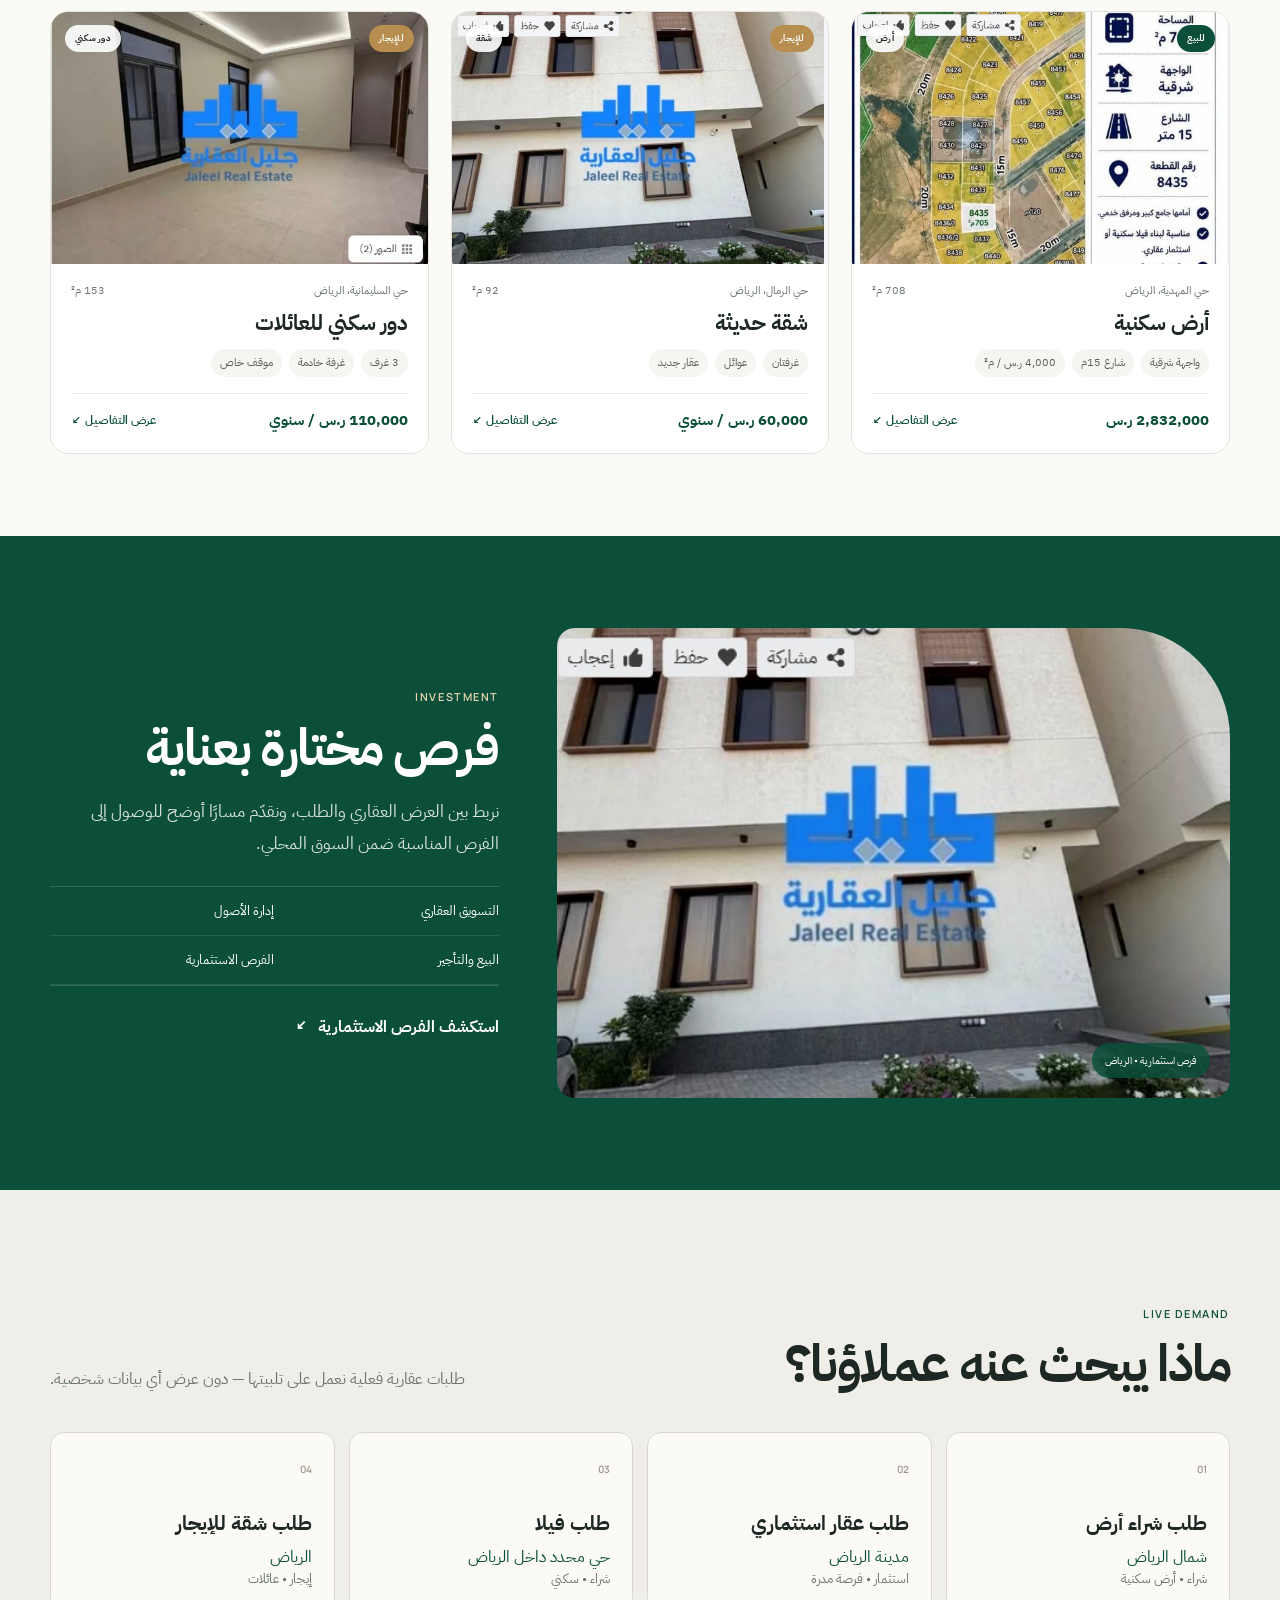
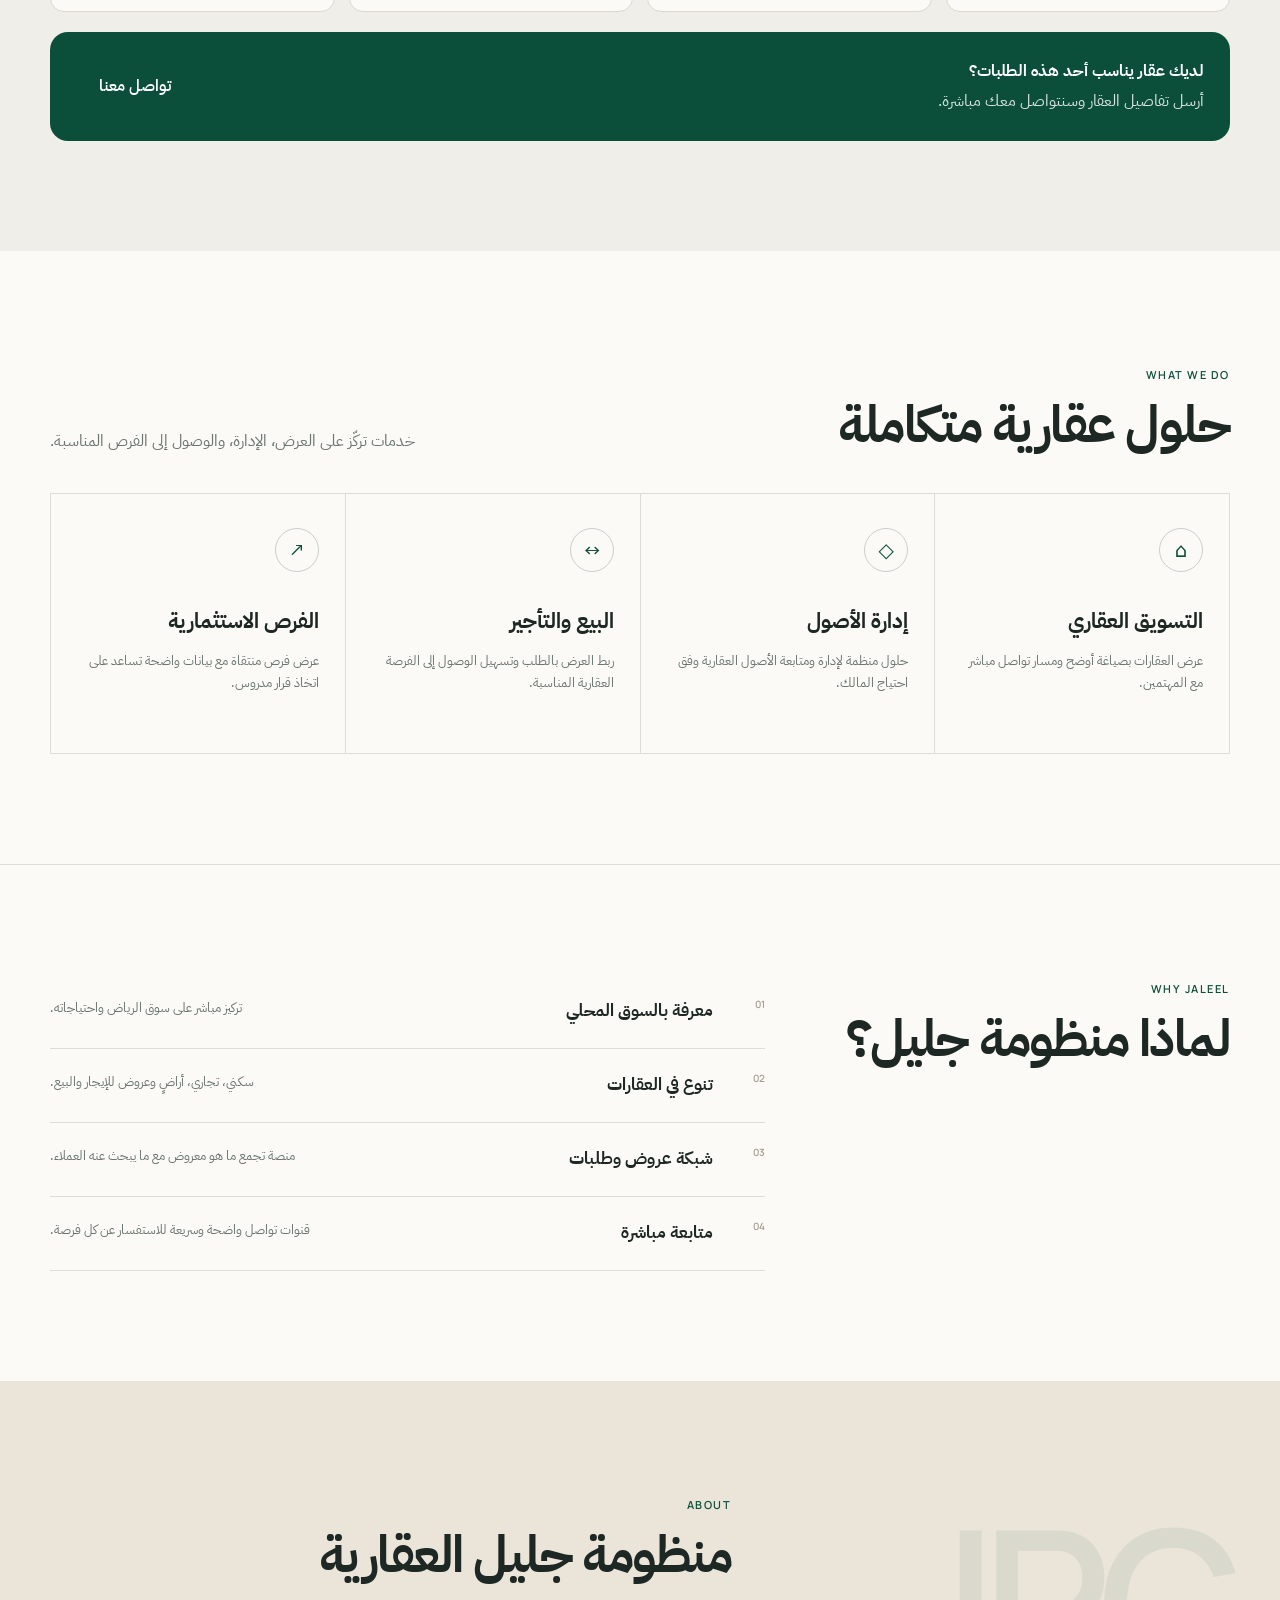
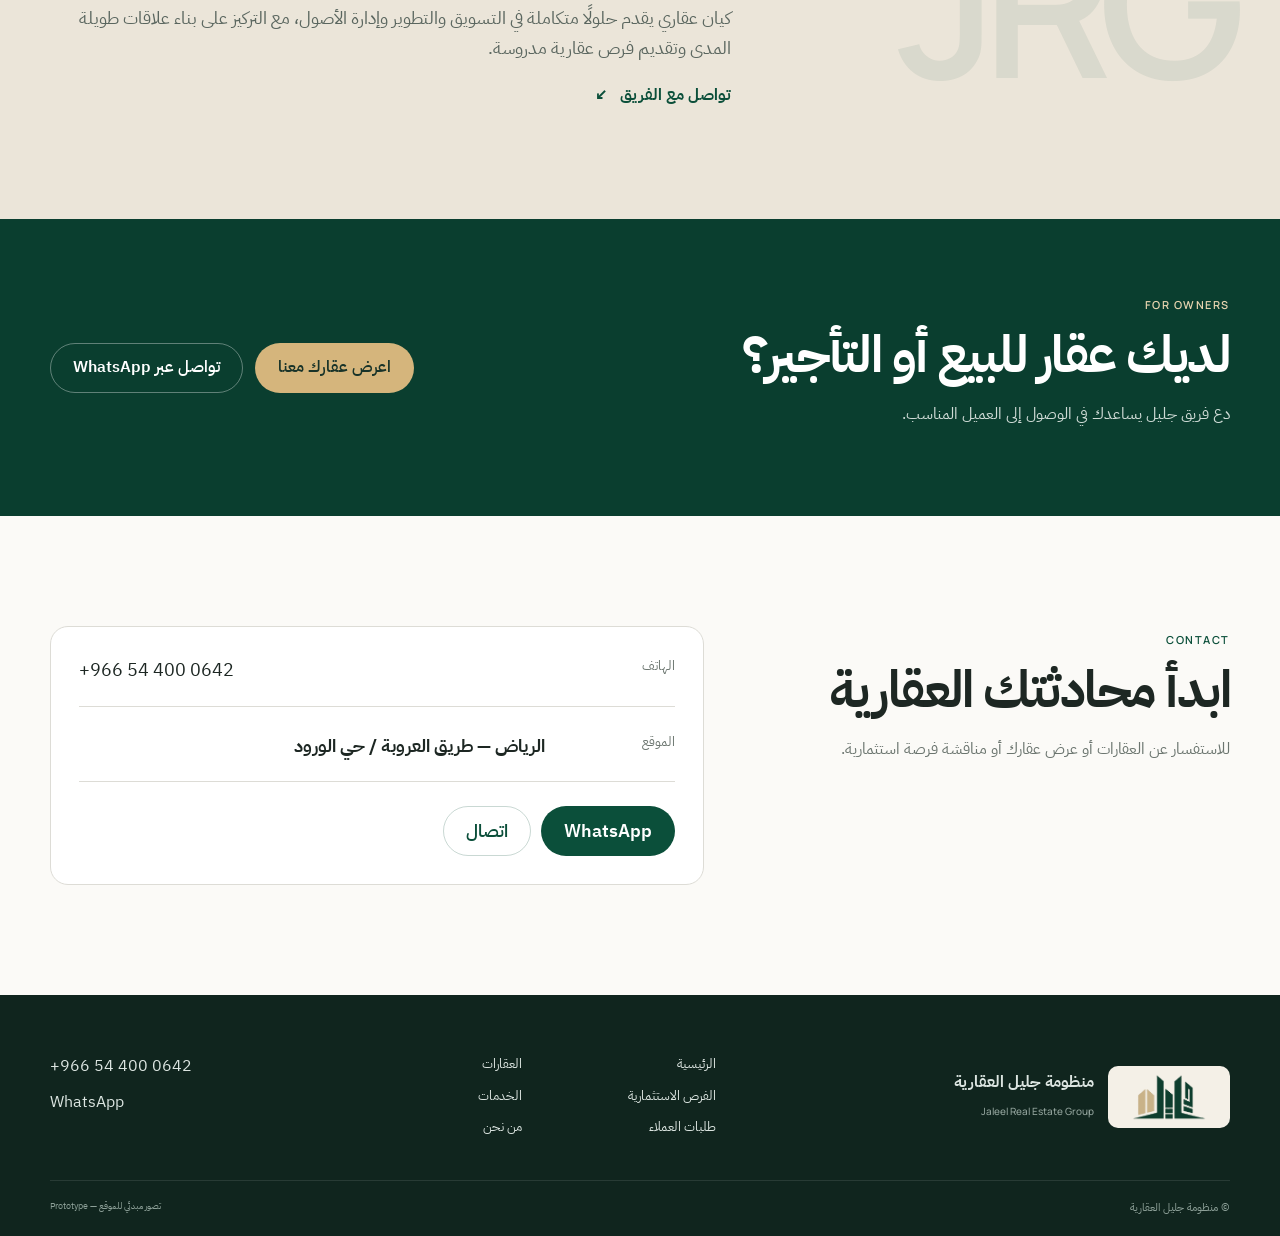
==== commit 090edf8f: "Replace investment image with cleaner property photo" ====
--- a/index.html
+++ b/index.html
@@ -110,7 +110,7 @@
 
     <section class="investment section-space" id="investment">
       <div class="container investment-grid">
-        <div class="investment-image reveal"><img src="assets/villa-monsiya.jpg" alt="فرصة عقارية استثمارية في الرياض" /><span class="image-caption">فرص استثمارية • الرياض</span></div>
+        <div class="investment-image reveal"><img src="assets/apartment-rimal-building.jpg" alt="فرصة عقارية استثمارية في الرياض" /><span class="image-caption">فرص استثمارية • الرياض</span></div>
         <div class="investment-copy reveal delay-1"><span class="eyebrow light">Investment</span><h2>فرص مختارة بعناية</h2><p>نربط بين العرض العقاري والطلب، ونقدّم مسارًا أوضح للوصول إلى الفرص المناسبة ضمن السوق المحلي.</p><div class="service-inline"><span>التسويق العقاري</span><span>إدارة الأصول</span><span>البيع والتأجير</span><span>الفرص الاستثمارية</span></div><a class="text-link light" href="#properties">استكشف الفرص الاستثمارية <b>↙</b></a></div>
       </div>
     </section>
--- a/styles.css
+++ b/styles.css
@@ -132,3 +132,21 @@
 #properties .property-card:nth-child(4) .property-image img{object-position:center 56%}
 #properties .property-card:nth-child(5) .property-image img{object-position:center 44%}
 #properties .property-card:nth-child(6) .property-image img{object-position:center 51%}
+
+
+/* Investment section refinement */
+#investment.section-space{padding-top:92px;padding-bottom:92px}
+#investment .investment-grid{gap:58px}
+#investment .investment-image{height:470px;border-radius:18px 110px 18px 18px}
+#investment .investment-image img{object-position:center 46%;filter:brightness(.94) contrast(1.045) saturate(.95)}
+#investment .investment-copy p{margin:18px 0 0;line-height:1.9}
+#investment .service-inline{margin:26px 0 24px}
+#investment .service-inline span{padding:13px 0}
+#investment .text-link{padding-top:4px;gap:10px}
+#investment .text-link b{font-size:14px}
+@media(max-width:720px){
+  #investment.section-space{padding-top:72px;padding-bottom:72px}
+  #investment .investment-image{height:340px;border-radius:18px 72px 18px 18px}
+  #investment .investment-copy p{margin-top:14px}
+  #investment .service-inline{margin:22px 0}
+}
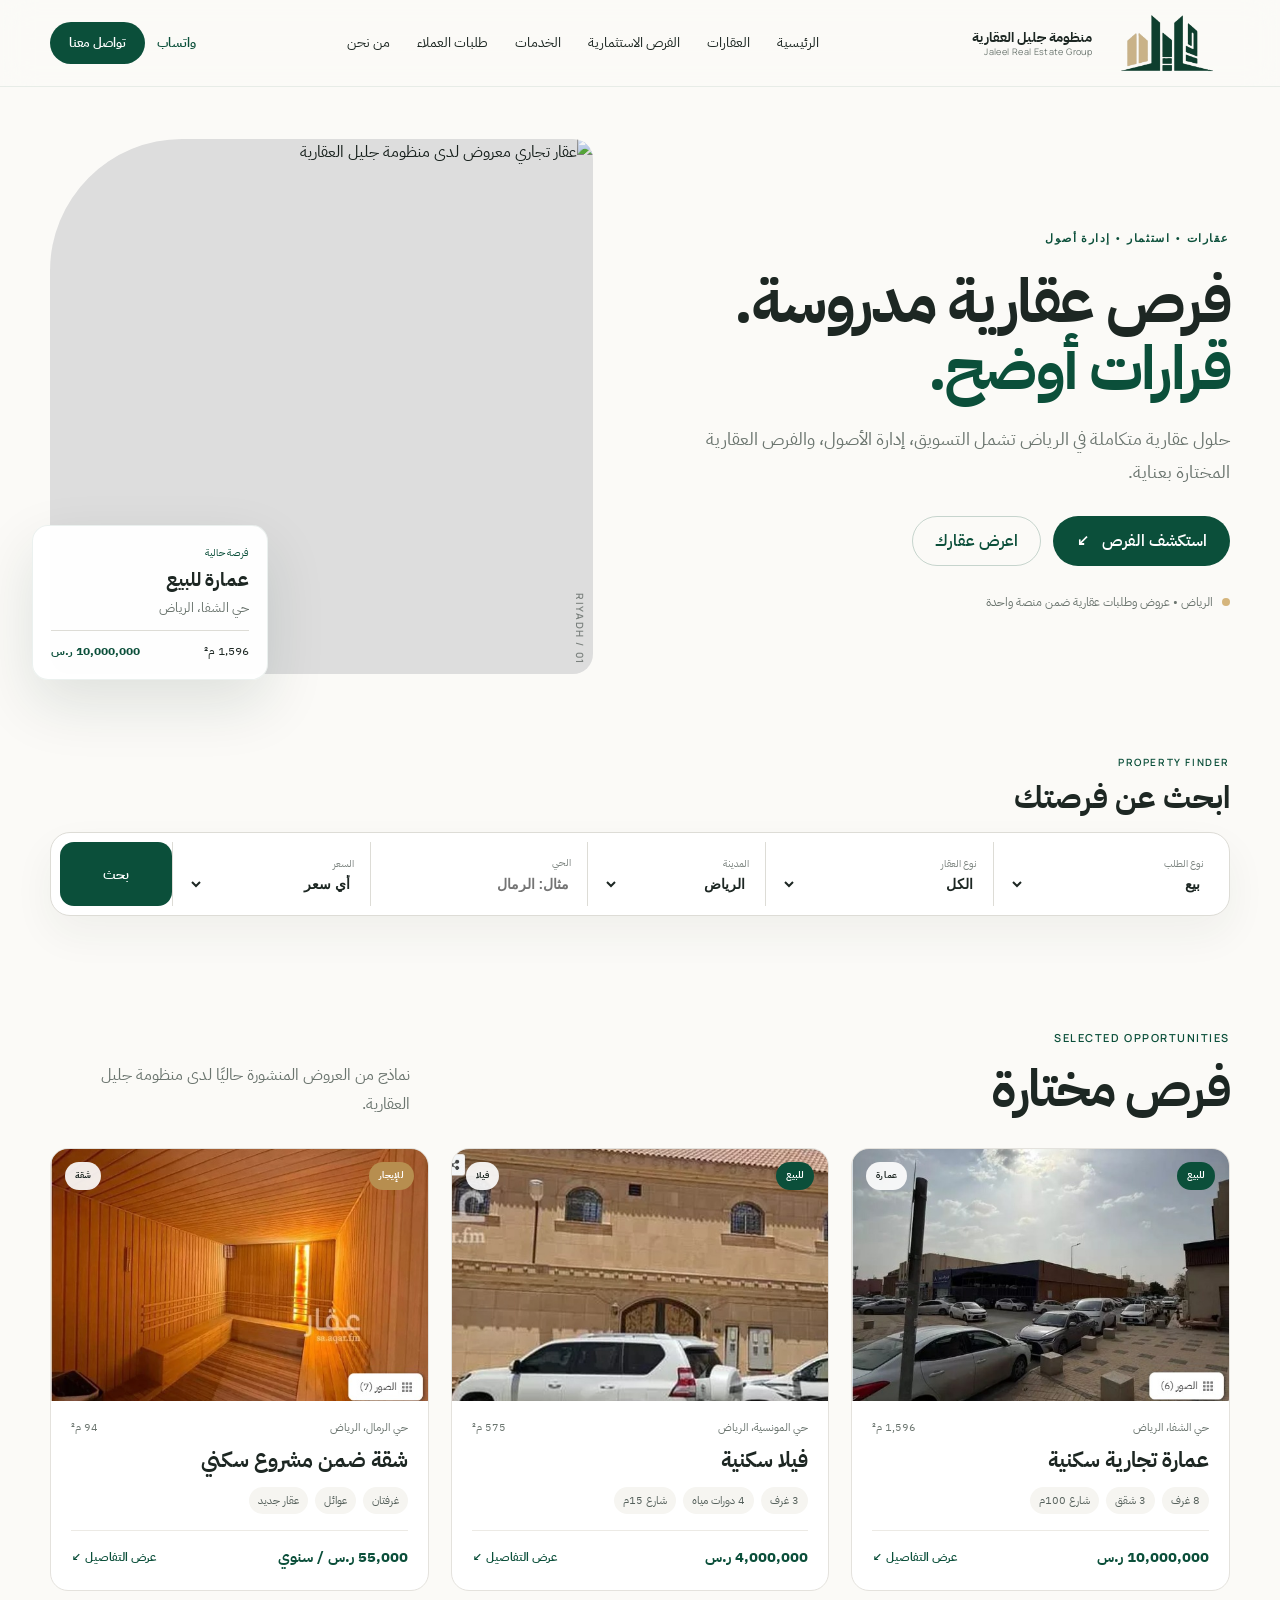
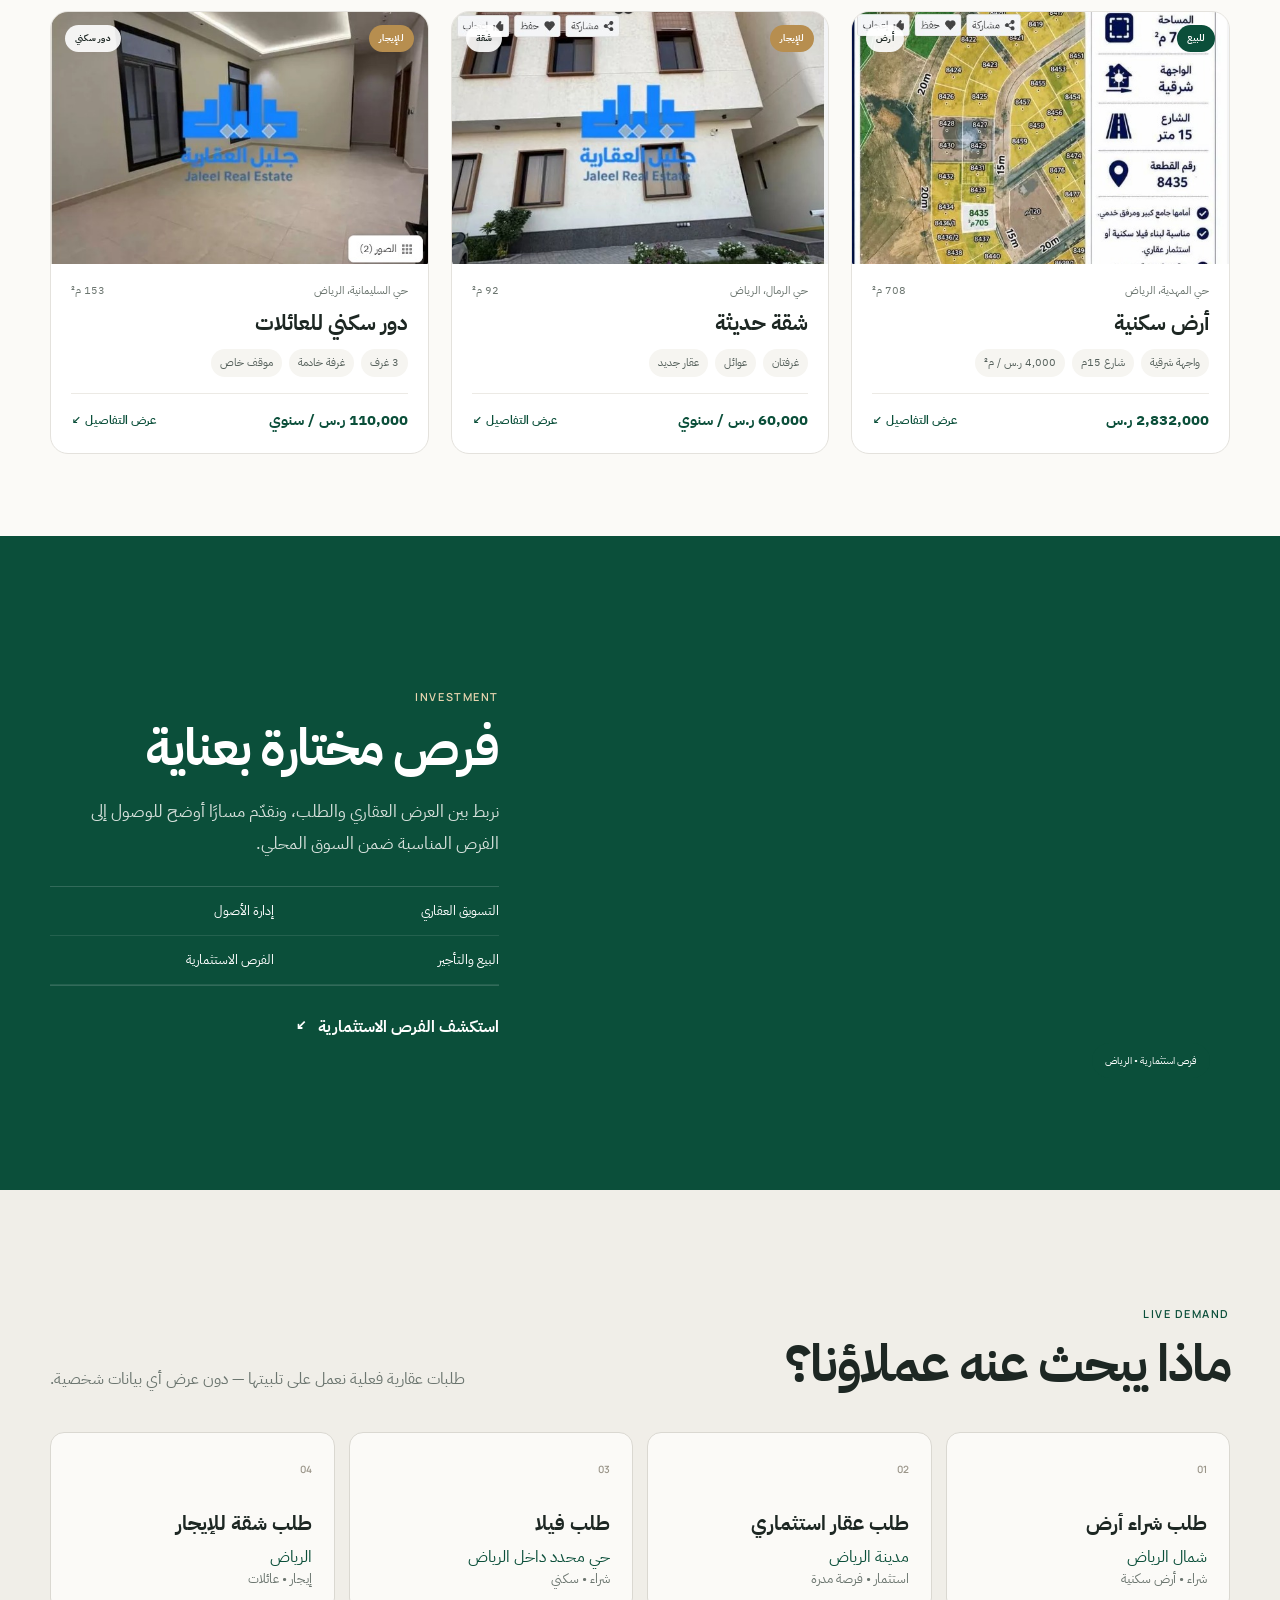
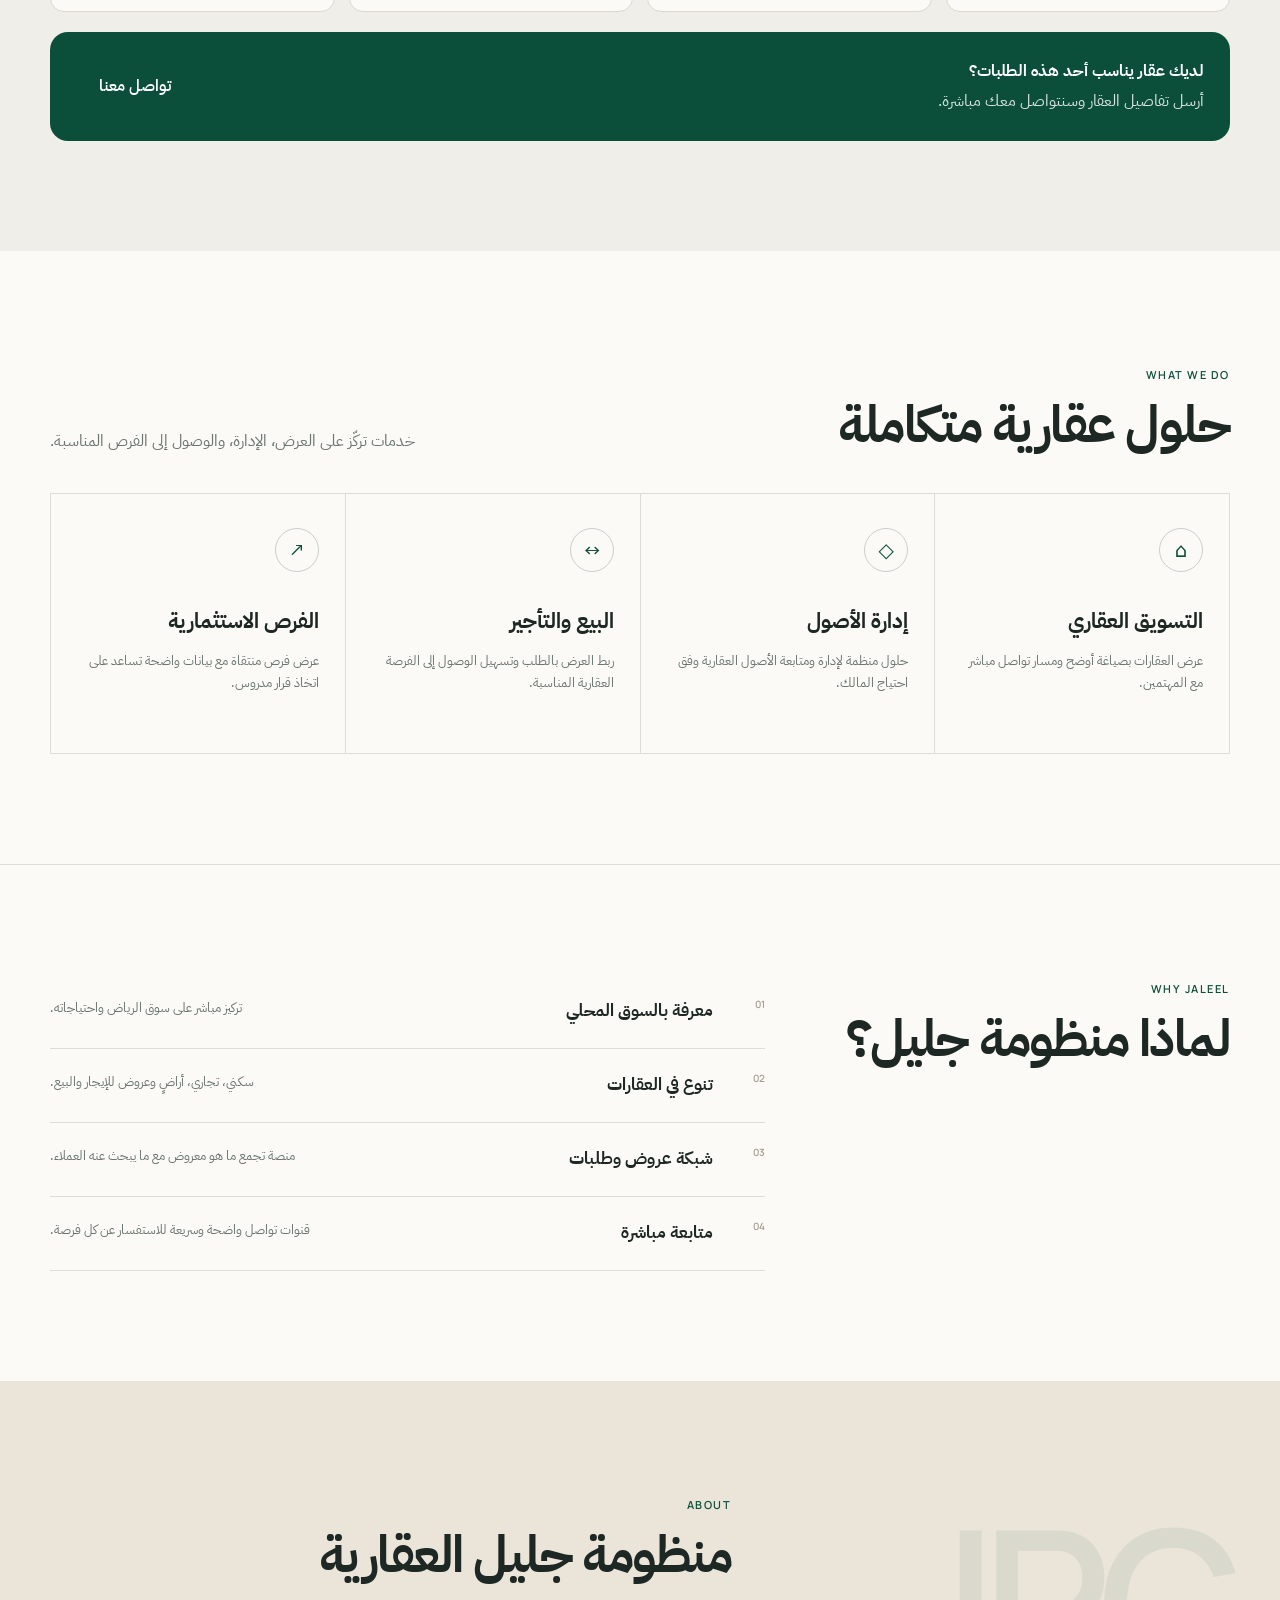
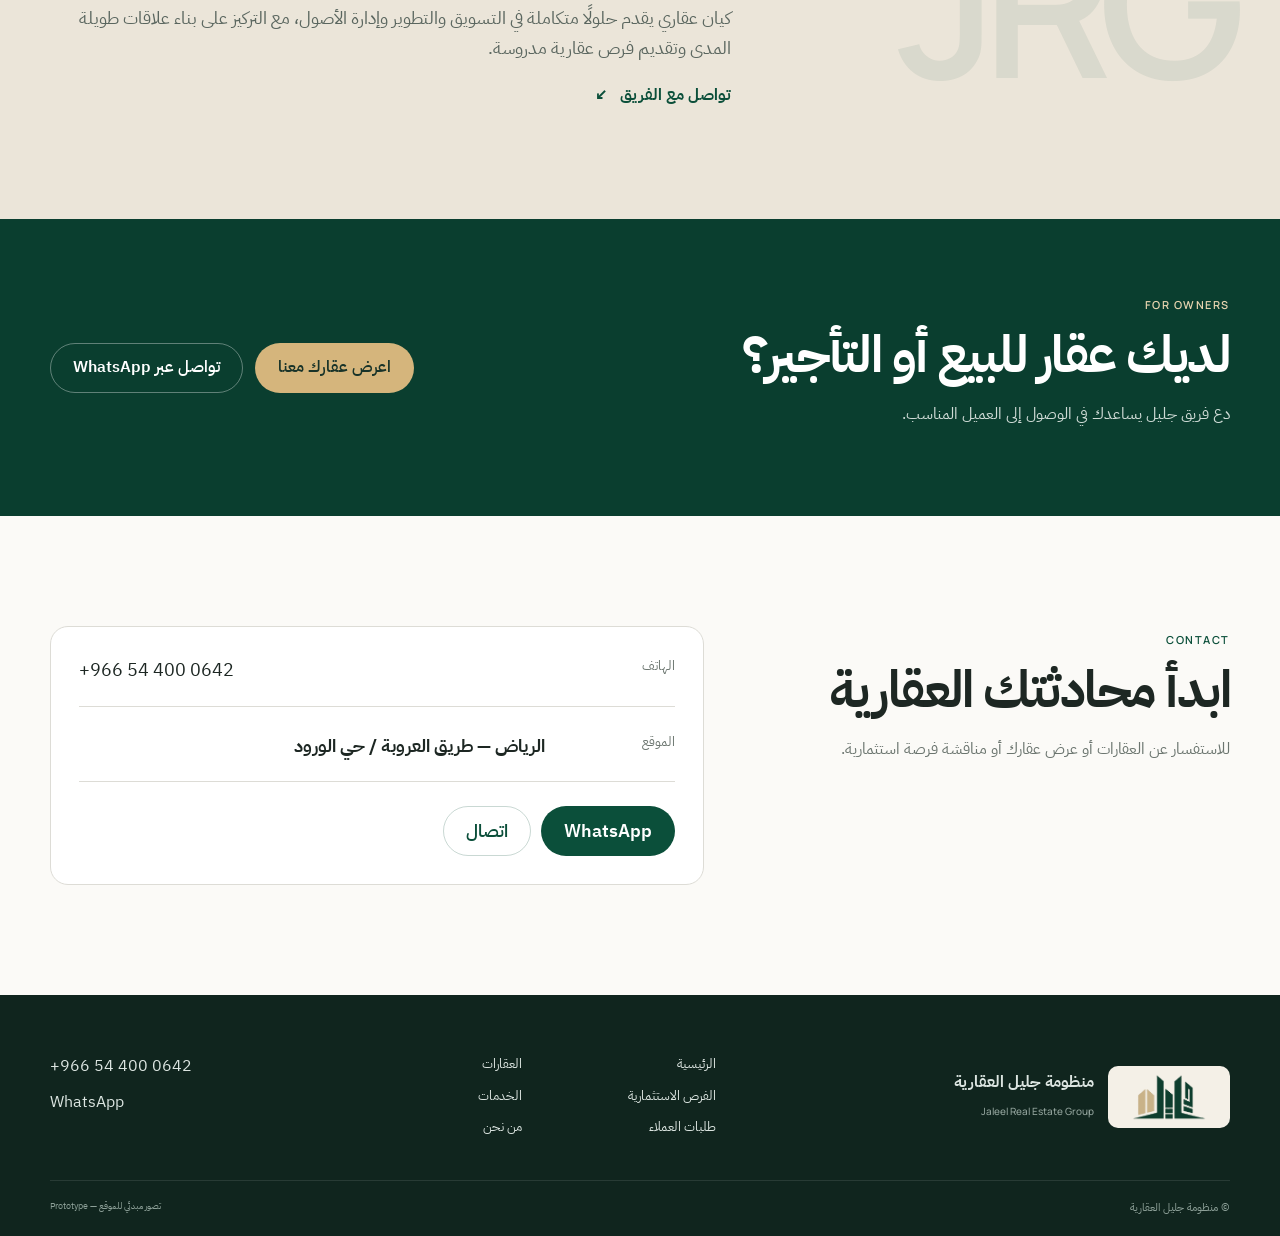
==== commit 4c4fcda2: "Use approved Hero and investment property images" ====
--- a/index.html
+++ b/index.html
@@ -50,7 +50,7 @@
           <div class="hero-note"><span></span>الرياض • عروض وطلبات عقارية ضمن منصة واحدة</div>
         </div>
         <div class="hero-media reveal delay-1">
-          <div class="image-frame"><img src="assets/commercial.jpg" alt="عقار تجاري معروض لدى منظومة جليل العقارية" /></div>
+          <div class="image-frame"><img src="https://images.aqar.fm/webp/750x0/props/003554295_1781627321653.jpg" alt="عقار تجاري معروض لدى منظومة جليل العقارية" /></div>
           <div class="floating-property-card">
             <div class="mini-label">فرصة حالية</div>
             <strong>عمارة للبيع</strong>
@@ -110,7 +110,7 @@
 
     <section class="investment section-space" id="investment">
       <div class="container investment-grid">
-        <div class="investment-image reveal"><img src="assets/apartment-rimal-building.jpg" alt="فرصة عقارية استثمارية في الرياض" /><span class="image-caption">فرص استثمارية • الرياض</span></div>
+        <div class="investment-image reveal"><img src="https://images.aqar.fm/webp/750x0/props/003554292_1785054165086.jpg" alt="فرصة عقارية استثمارية في الرياض" /><span class="image-caption">فرص استثمارية • الرياض</span></div>
         <div class="investment-copy reveal delay-1"><span class="eyebrow light">Investment</span><h2>فرص مختارة بعناية</h2><p>نربط بين العرض العقاري والطلب، ونقدّم مسارًا أوضح للوصول إلى الفرص المناسبة ضمن السوق المحلي.</p><div class="service-inline"><span>التسويق العقاري</span><span>إدارة الأصول</span><span>البيع والتأجير</span><span>الفرص الاستثمارية</span></div><a class="text-link light" href="#properties">استكشف الفرص الاستثمارية <b>↙</b></a></div>
       </div>
     </section>
--- a/styles.css
+++ b/styles.css
@@ -150,3 +150,21 @@
   #investment .investment-copy p{margin-top:14px}
   #investment .service-inline{margin:22px 0}
 }
+
+
+/* Investment image source correction */
+#investment .investment-image img{object-position:center 42%}
+
+
+/* Investment image clean crop */
+#investment .investment-image{overflow:hidden}
+#investment .investment-image img{
+  width:100%;
+  height:100%;
+  object-fit:cover;
+  object-position:right center;
+  transform:scale(1.82);
+  transform-origin:right center;
+  filter:brightness(.95) contrast(1.04) saturate(.96);
+}
+#investment .investment-image:hover img{transform:scale(1.86)}
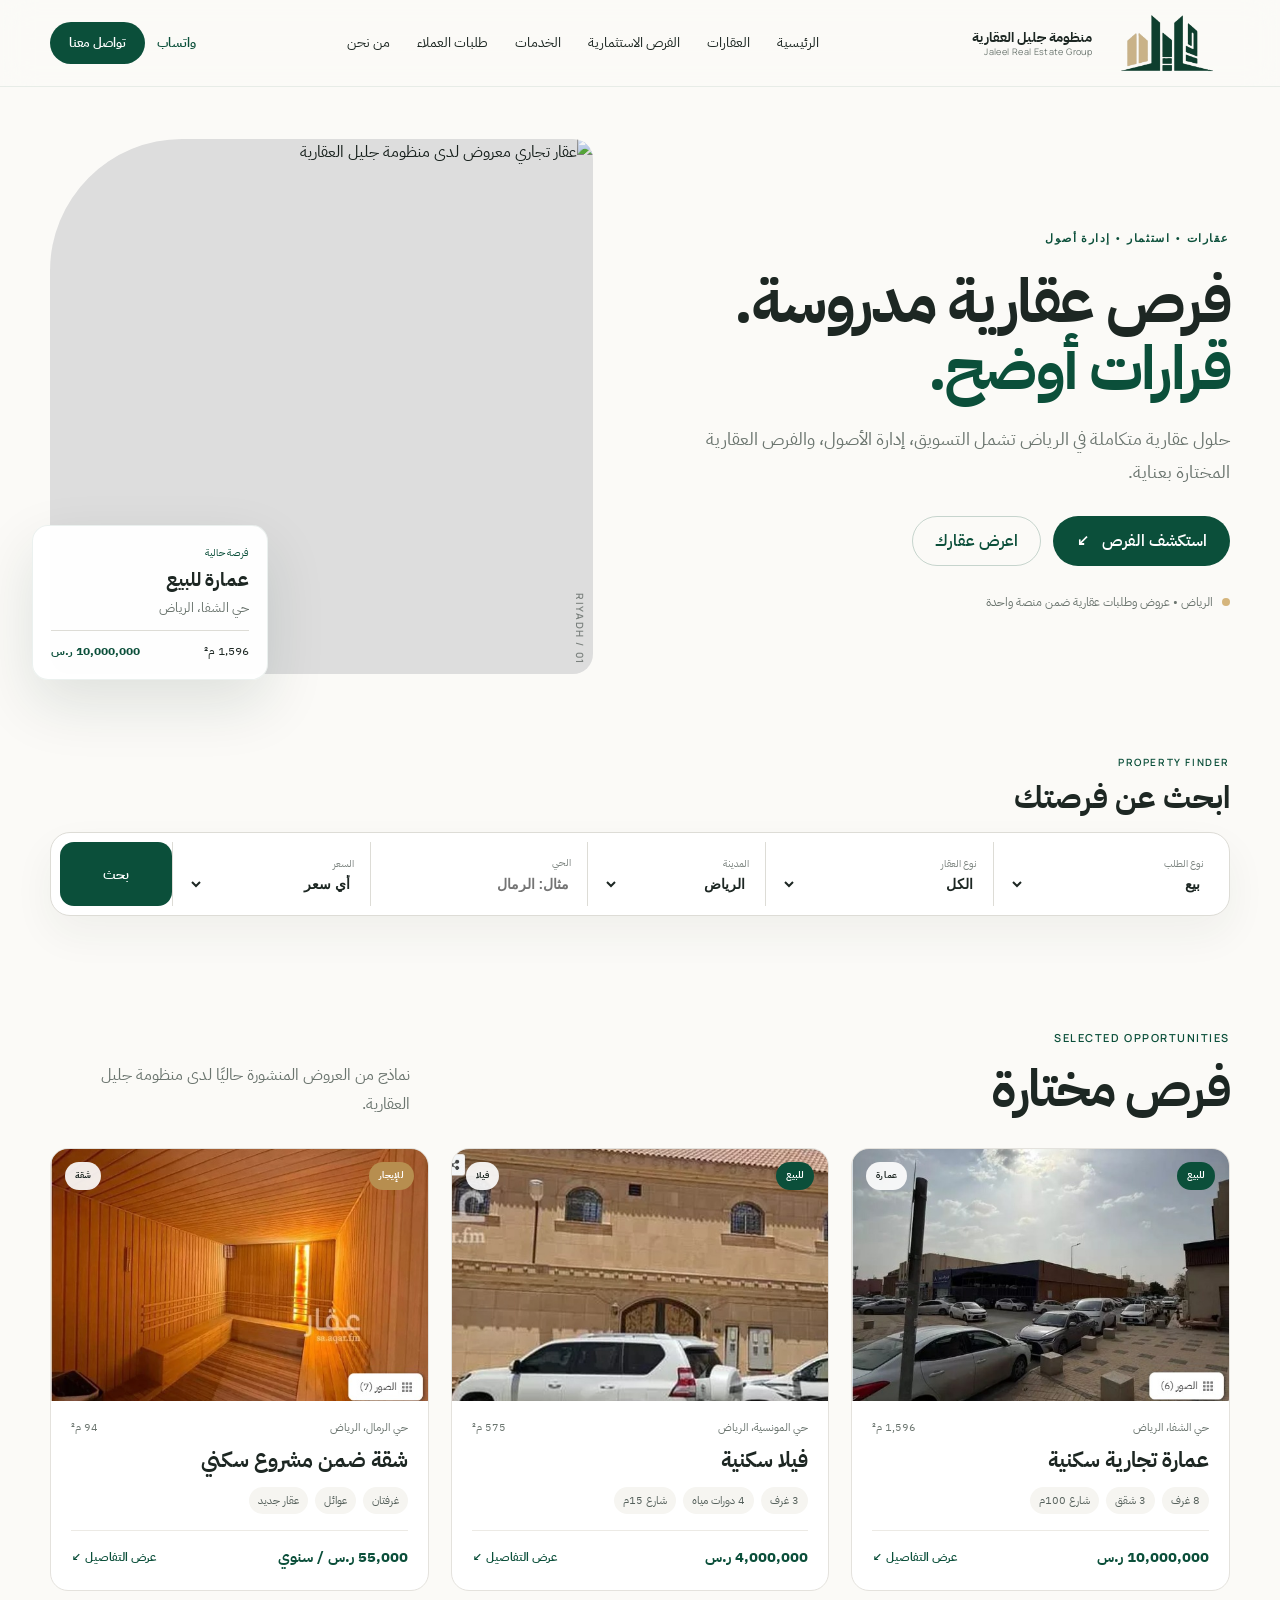
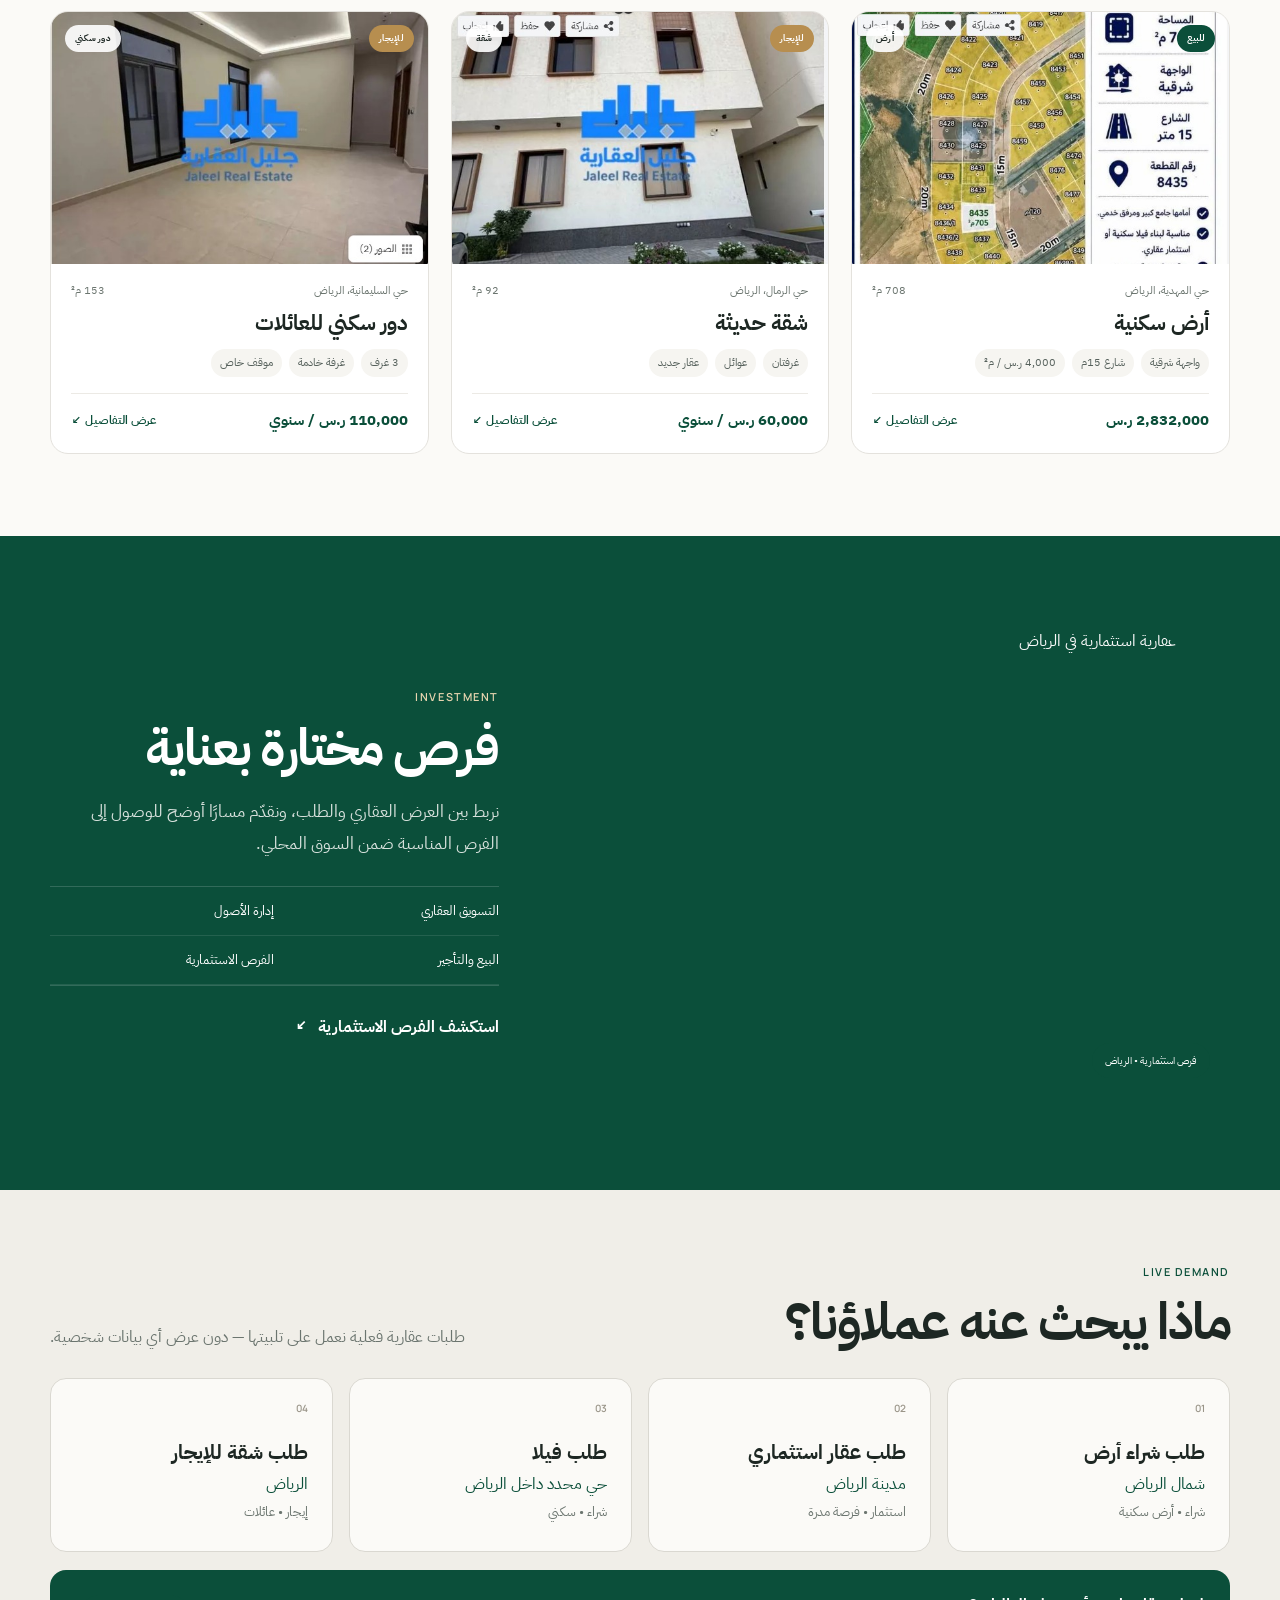
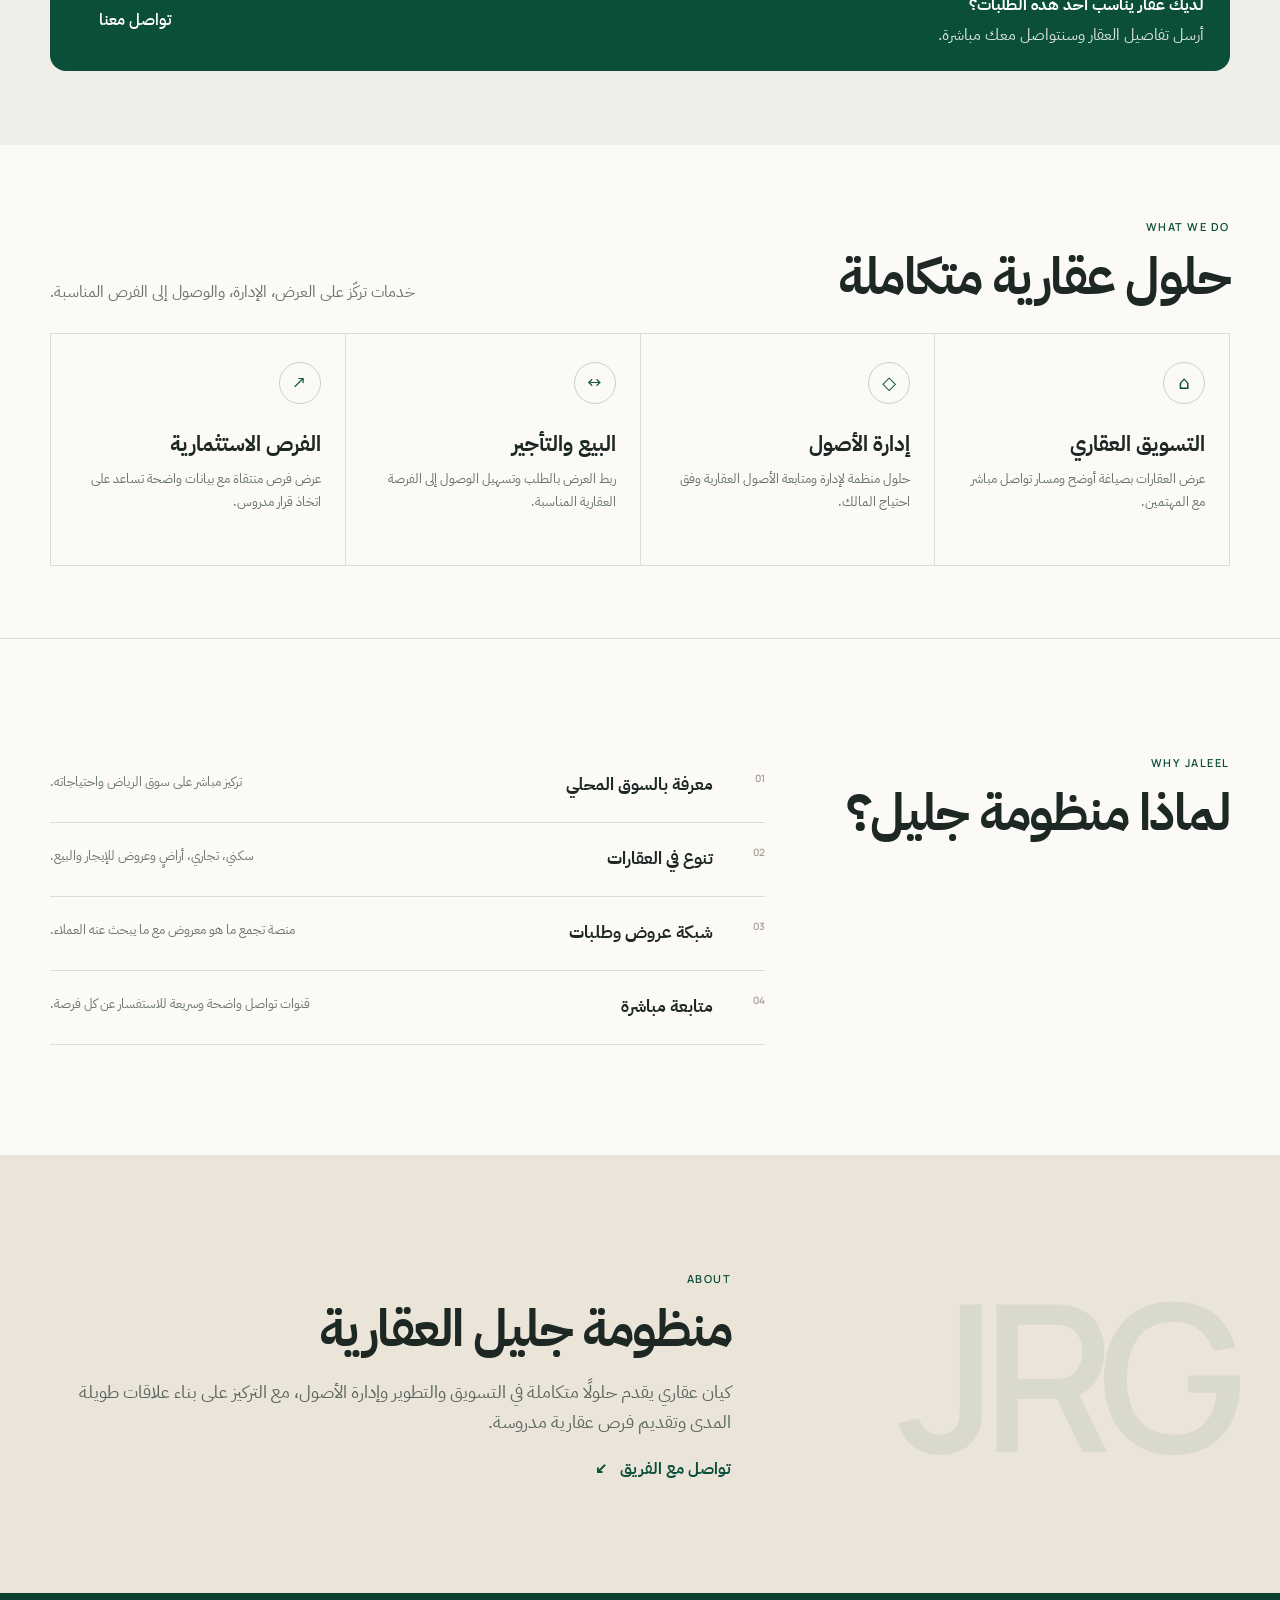
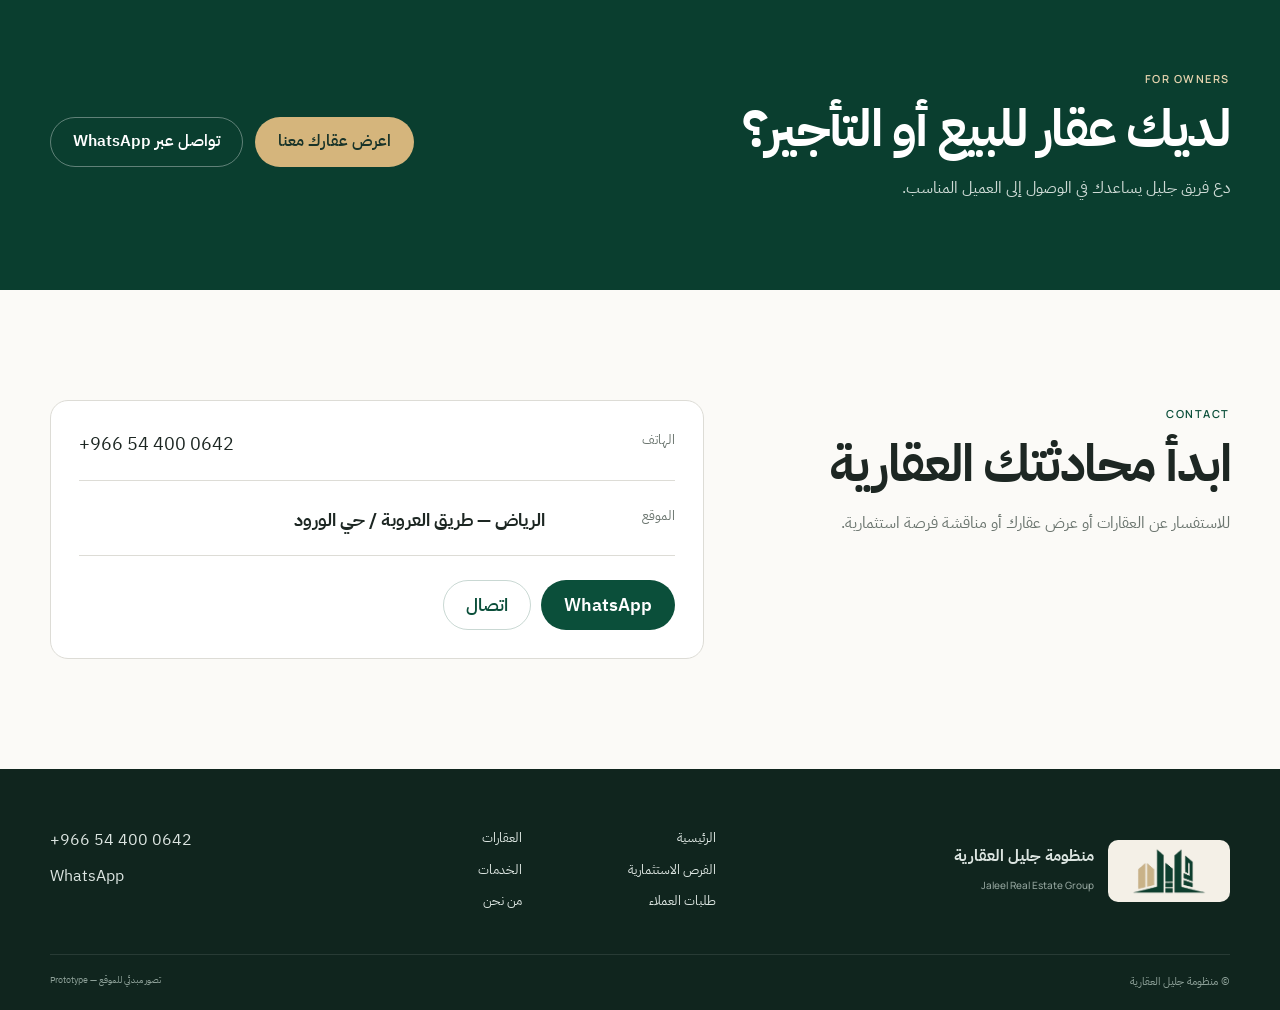
==== commit 2ee1f2fe: "Structure client request card metadata" ====
--- a/index.html
+++ b/index.html
@@ -119,10 +119,10 @@
       <div class="container">
         <div class="section-title reveal"><div><span class="eyebrow">Live Demand</span><h2>ماذا يبحث عنه عملاؤنا؟</h2></div><p>طلبات عقارية فعلية نعمل على تلبيتها — دون عرض أي بيانات شخصية.</p></div>
         <div class="requests-grid">
-          <article class="request-card reveal"><span>01</span><h3>طلب شراء أرض</h3><p>شمال الرياض</p><small>شراء • أرض سكنية</small></article>
-          <article class="request-card reveal delay-1"><span>02</span><h3>طلب عقار استثماري</h3><p>مدينة الرياض</p><small>استثمار • فرصة مدرة</small></article>
-          <article class="request-card reveal delay-2"><span>03</span><h3>طلب فيلا</h3><p>حي محدد داخل الرياض</p><small>شراء • سكني</small></article>
-          <article class="request-card reveal"><span>04</span><h3>طلب شقة للإيجار</h3><p>الرياض</p><small>إيجار • عائلات</small></article>
+          <article class="request-card reveal"><span>01</span><h3>طلب شراء أرض</h3><div class="request-info"><p>شمال الرياض</p><small>شراء • أرض سكنية</small></div></article>
+          <article class="request-card reveal delay-1"><span>02</span><h3>طلب عقار استثماري</h3><div class="request-info"><p>مدينة الرياض</p><small>استثمار • فرصة مدرة</small></div></article>
+          <article class="request-card reveal delay-2"><span>03</span><h3>طلب فيلا</h3><div class="request-info"><p>حي محدد داخل الرياض</p><small>شراء • سكني</small></div></article>
+          <article class="request-card reveal"><span>04</span><h3>طلب شقة للإيجار</h3><div class="request-info"><p>الرياض</p><small>إيجار • عائلات</small></div></article>
         </div>
         <div class="request-cta reveal"><div><strong>لديك عقار يناسب أحد هذه الطلبات؟</strong><p>أرسل تفاصيل العقار وسنتواصل معك مباشرة.</p></div><a class="btn btn-primary" href="https://wa.me/966544000642" target="_blank" rel="noreferrer">تواصل معنا</a></div>
       </div>
--- a/styles.css
+++ b/styles.css
@@ -168,3 +168,216 @@
   filter:brightness(.95) contrast(1.04) saturate(.96);
 }
 #investment .investment-image:hover img{transform:scale(1.86)}
+
+
+/* Final approved property imagery */
+.hero .image-frame img{
+  object-fit:cover;
+  object-position:center 58%;
+  transform:none;
+  filter:brightness(.94) contrast(1.045) saturate(.94);
+}
+.hero .hero-media:hover .image-frame img{transform:scale(1.03)}
+#investment .investment-image img{
+  width:100%;
+  height:100%;
+  object-fit:cover;
+  object-position:center center;
+  transform:none;
+  transform-origin:center center;
+  filter:brightness(.96) contrast(1.035) saturate(.97);
+  transition:transform .6s ease;
+}
+#investment .investment-image:hover img{transform:scale(1.03)}
+
+
+/* Client requests refinement */
+#requests.section-space{
+  padding-top:68px;
+  padding-bottom:74px;
+}
+#requests .section-title{
+  margin-bottom:26px;
+  align-items:flex-end;
+  gap:36px;
+}
+#requests .section-title>div{
+  max-width:560px;
+}
+#requests .section-title p{
+  max-width:430px;
+  line-height:1.8;
+  margin:0;
+}
+#requests .requests-grid{
+  gap:16px;
+}
+#requests .request-card{
+  min-height:160px;
+  padding:22px 24px 20px;
+  border-radius:16px;
+}
+#requests .request-card .num{
+  font-size:10px;
+  opacity:.5;
+  margin-bottom:22px;
+}
+#requests .request-card h3{
+  font-size:20px;
+  line-height:1.35;
+  margin-bottom:8px;
+}
+#requests .request-card p{
+  line-height:1.65;
+}
+#requests .request-cta{
+  margin-top:18px;
+  padding:22px 26px;
+  border-radius:16px;
+}
+#requests .request-cta h3{
+  margin-bottom:4px;
+}
+@media(max-width:1050px){
+  #requests.section-space{
+    padding-top:60px;
+    padding-bottom:68px;
+  }
+}
+@media(max-width:720px){
+  #requests.section-space{
+    padding-top:52px;
+    padding-bottom:60px;
+  }
+  #requests .section-title{
+    margin-bottom:22px;
+    gap:14px;
+  }
+  #requests .request-card{
+    min-height:auto;
+    padding:20px;
+  }
+  #requests .request-card .num{
+    margin-bottom:16px;
+  }
+}
+
+
+/* Client requests card text fix */
+#requests .request-card{
+  min-height:174px;
+}
+#requests .request-card h3{
+  margin-bottom:10px;
+}
+#requests .request-card p{
+  margin:0;
+}
+#requests .request-card p + p{
+  margin-top:5px;
+}
+#requests .request-card .request-location,
+#requests .request-card .request-meta{
+  display:block;
+  line-height:1.6;
+}
+@media(max-width:720px){
+  #requests .request-card{
+    min-height:auto;
+  }
+}
+
+
+/* Client requests definitive overlap fix */
+#requests .request-card{
+  display:flex;
+  flex-direction:column;
+  min-height:174px;
+}
+#requests .request-card>span{
+  flex:0 0 auto;
+}
+#requests .request-card h3{
+  margin:24px 0 6px;
+}
+#requests .request-card p{
+  margin:0;
+  line-height:1.55;
+}
+#requests .request-card small{
+  position:static;
+  display:block;
+  margin-top:6px;
+  color:var(--muted);
+  line-height:1.5;
+}
+
+
+/* Services section refinement */
+#services.section-space{
+  padding-top:68px;
+  padding-bottom:72px;
+}
+#services .section-title{
+  margin-bottom:26px;
+  gap:34px;
+  align-items:flex-end;
+}
+#services .section-title>div{
+  max-width:560px;
+}
+#services .section-title p{
+  max-width:430px;
+  line-height:1.8;
+  margin:0;
+}
+#services .services-grid{
+  margin-top:0;
+}
+#services .service-card{
+  min-height:232px;
+  padding:28px 24px 26px;
+  display:flex;
+  flex-direction:column;
+  justify-content:flex-start;
+}
+#services .service-card .icon{
+  width:42px;
+  height:42px;
+  font-size:18px;
+  margin-bottom:26px;
+}
+#services .service-card h3{
+  font-size:21px;
+  margin:0 0 10px;
+  line-height:1.35;
+}
+#services .service-card p{
+  font-size:13px;
+  line-height:1.75;
+  color:#66716c;
+  margin:0;
+}
+@media(max-width:1050px){
+  #services.section-space{
+    padding-top:60px;
+    padding-bottom:66px;
+  }
+}
+@media(max-width:720px){
+  #services.section-space{
+    padding-top:52px;
+    padding-bottom:58px;
+  }
+  #services .section-title{
+    margin-bottom:22px;
+    gap:14px;
+  }
+  #services .service-card{
+    min-height:auto;
+    padding:24px 20px;
+  }
+  #services .service-card .icon{
+    margin-bottom:20px;
+  }
+}
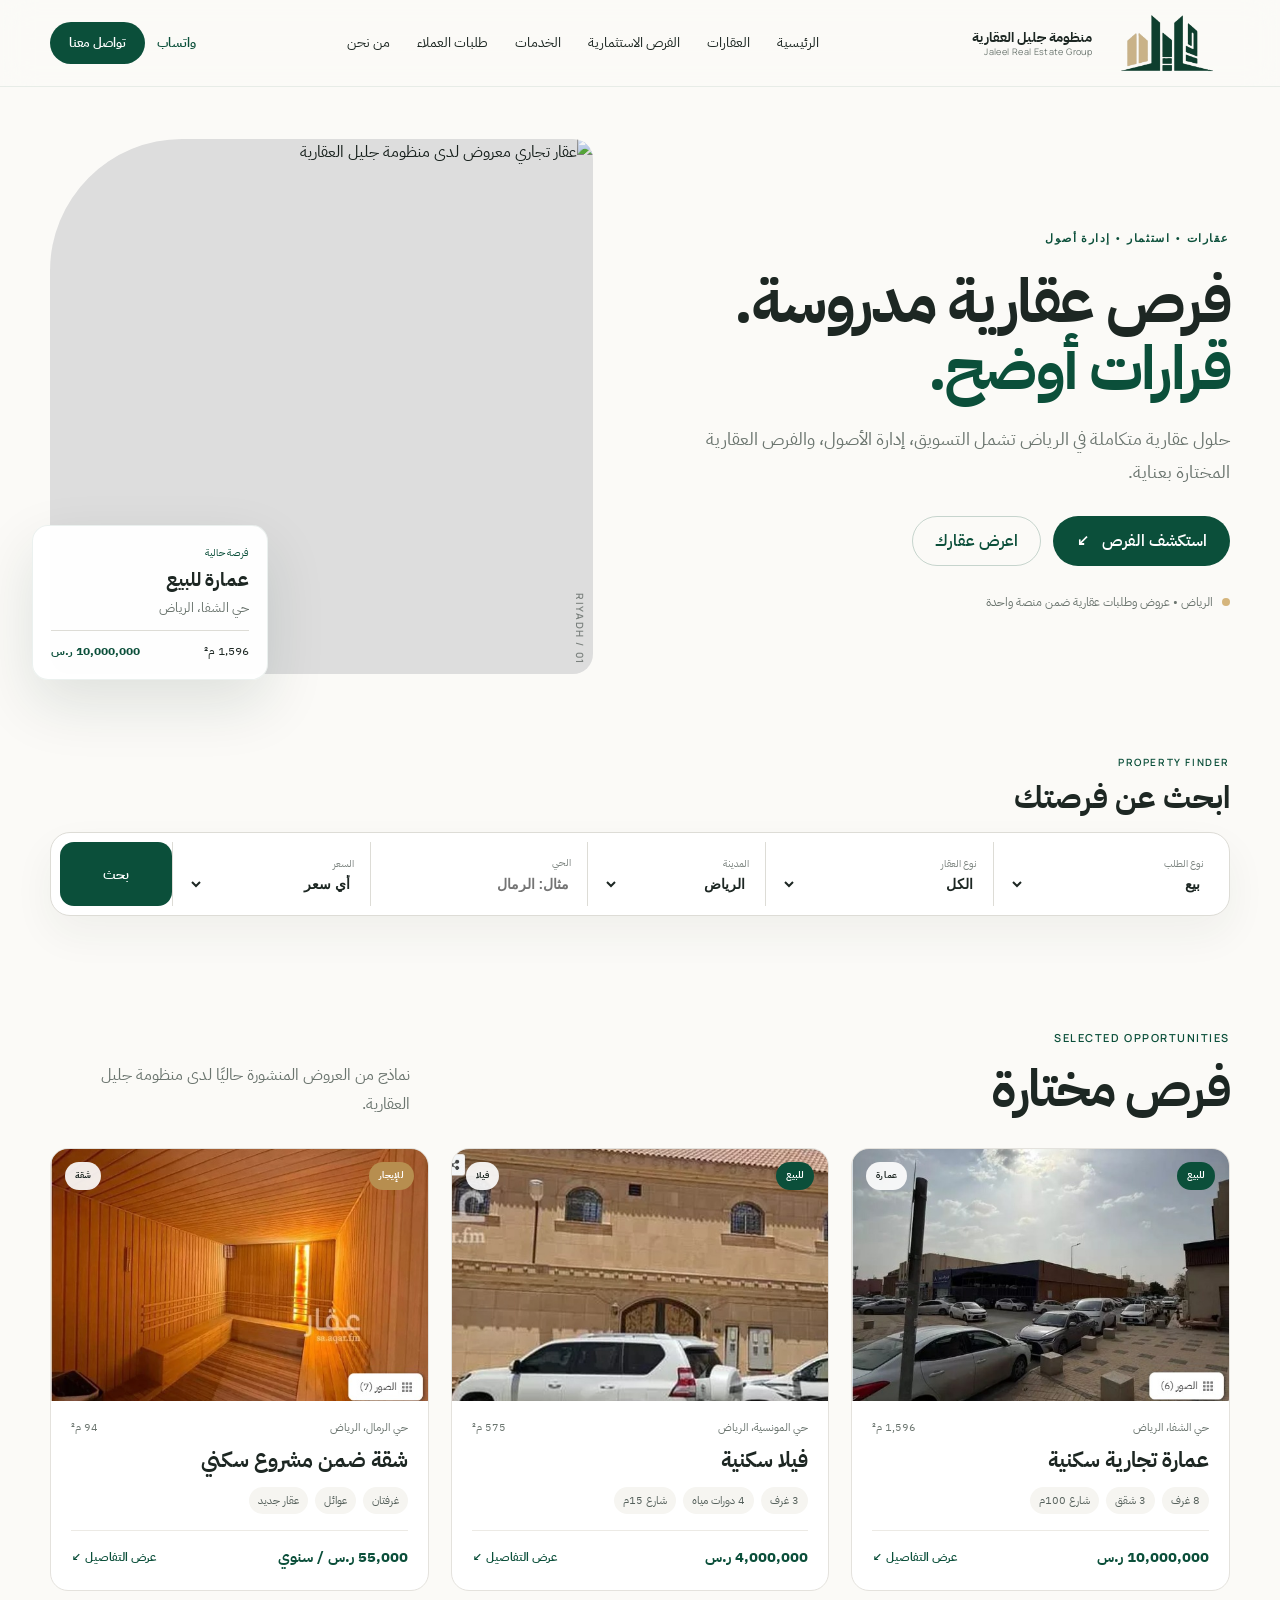
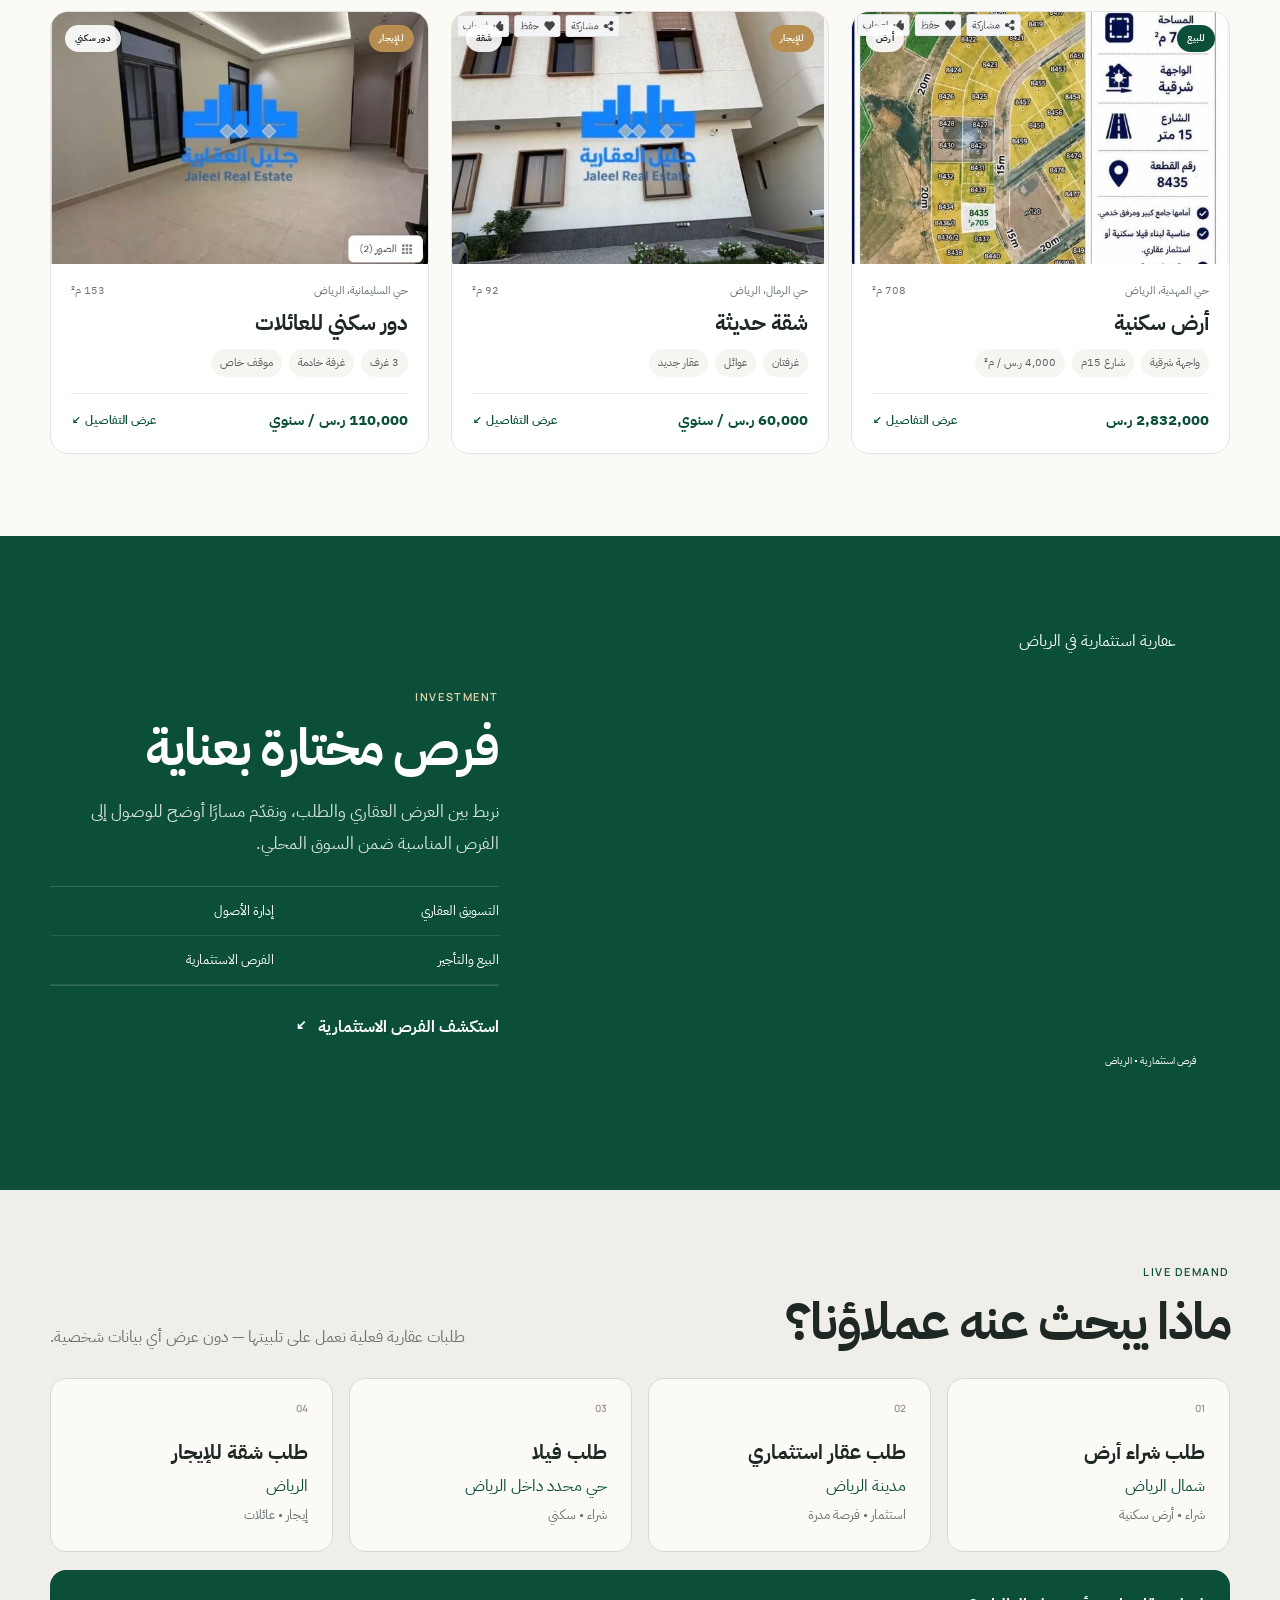
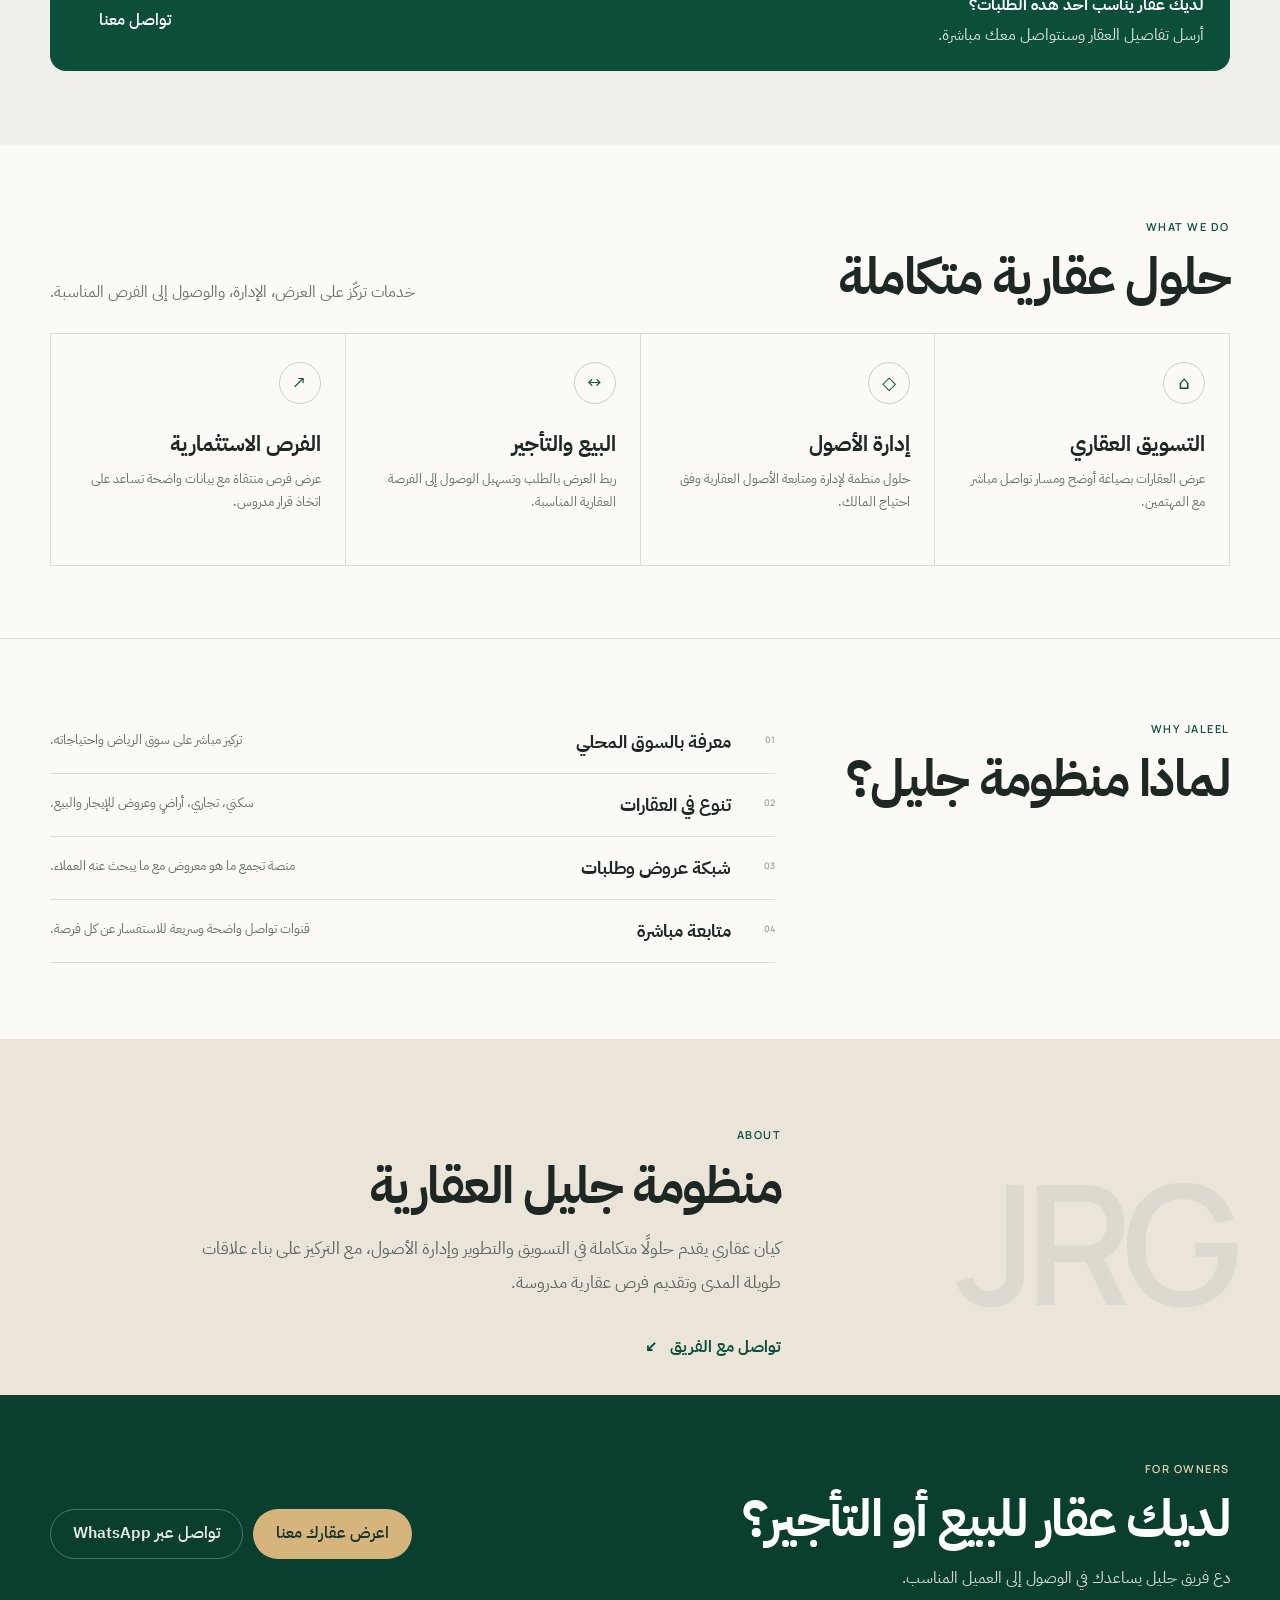
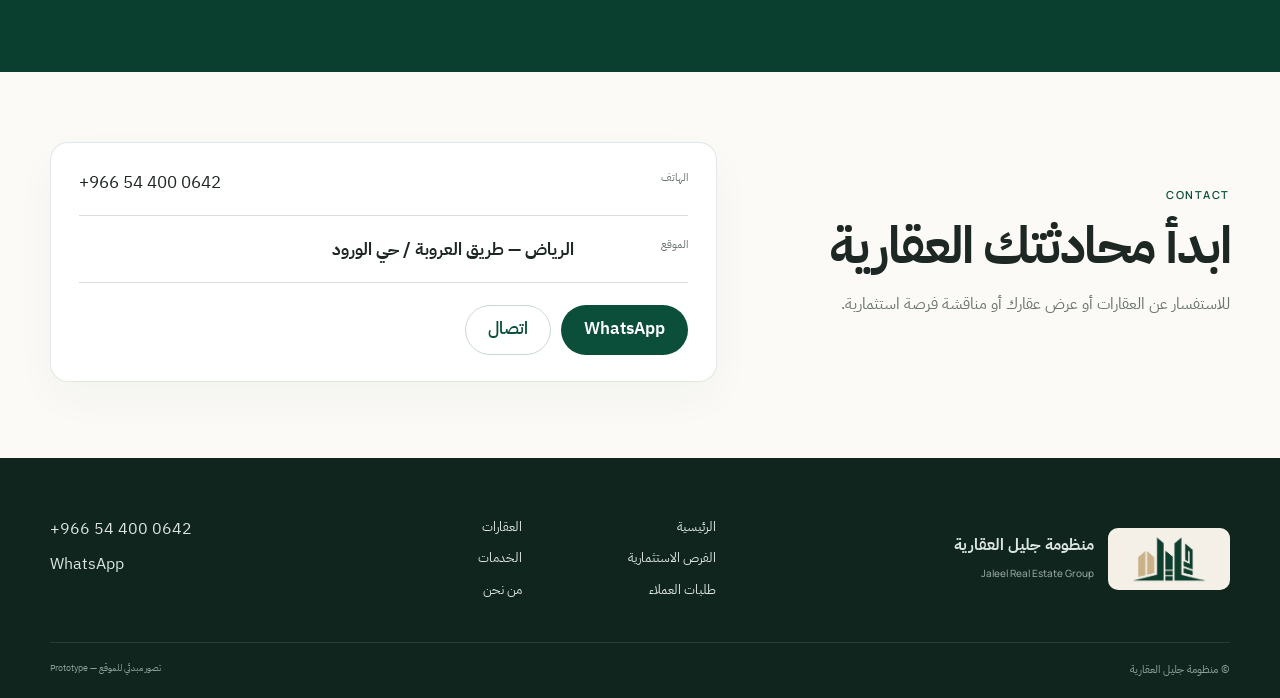
==== commit a3ea4df8: "Align contact phone row with location" ====
--- a/index.html
+++ b/index.html
@@ -161,7 +161,11 @@
     <section class="contact section-space" id="contact">
       <div class="container contact-grid">
         <div class="reveal"><span class="eyebrow">Contact</span><h2>ابدأ محادثتك العقارية</h2><p>للاستفسار عن العقارات أو عرض عقارك أو مناقشة فرصة استثمارية.</p></div>
-        <div class="contact-card reveal delay-1"><div><small>الهاتف</small><a href="tel:+966544000642" dir="ltr">+966 54 400 0642</a></div><div><small>الموقع</small><strong>الرياض — طريق العروبة / حي الورود</strong></div><div class="contact-actions"><a class="btn btn-primary" href="https://wa.me/966544000642" target="_blank" rel="noreferrer">WhatsApp</a><a class="btn btn-ghost" href="tel:+966544000642">اتصال</a></div></div>
+        <div class="contact-card reveal delay-1">
+          <div class="contact-row"><small>الهاتف</small><a href="tel:+966544000642" dir="ltr" class="contact-value phone-value">+966 54 400 0642</a></div>
+          <div class="contact-row"><small>الموقع</small><strong class="contact-value">الرياض — طريق العروبة / حي الورود</strong></div>
+          <div class="contact-actions"><a class="btn btn-primary" href="https://wa.me/966544000642" target="_blank" rel="noreferrer">WhatsApp</a><a class="btn btn-ghost" href="tel:+966544000642">اتصال</a></div>
+        </div>
       </div>
     </section>
   </main>
--- a/styles.css
+++ b/styles.css
@@ -381,3 +381,283 @@
     margin-bottom:20px;
   }
 }
+
+
+/* Client requests robust content layout */
+#requests .request-card{
+  display:grid;
+  grid-template-rows:auto auto 1fr;
+  align-content:start;
+  row-gap:0;
+  min-height:174px;
+}
+#requests .request-card>span{
+  display:block;
+  margin:0;
+}
+#requests .request-card h3{
+  margin:24px 0 8px;
+}
+#requests .request-info{
+  display:grid;
+  grid-template-columns:1fr;
+  gap:7px;
+  align-content:start;
+}
+#requests .request-info p,
+#requests .request-info small{
+  position:relative !important;
+  inset:auto !important;
+  top:auto !important;
+  right:auto !important;
+  bottom:auto !important;
+  left:auto !important;
+  display:block;
+  margin:0 !important;
+  padding:0;
+  line-height:1.55;
+  white-space:normal;
+}
+#requests .request-info p{
+  color:var(--green);
+}
+#requests .request-info small{
+  color:var(--muted);
+}
+
+
+/* Why Jaleel section refinement */
+.why.section-space{
+  padding-top:72px;
+  padding-bottom:76px;
+}
+.why-grid{
+  gap:64px;
+  align-items:start;
+}
+.why-grid>div:first-child{
+  padding-top:4px;
+}
+.why-list>div{
+  grid-template-columns:44px 1fr;
+  padding:18px 0;
+}
+.why-list b{
+  font-size:9px;
+  align-self:start;
+  padding-top:4px;
+}
+.why-list span{
+  gap:18px;
+  align-items:start;
+}
+.why-list strong{
+  font-size:18px;
+  line-height:1.45;
+}
+.why-list small{
+  font-size:12.5px;
+  line-height:1.7;
+  color:#65706b;
+}
+@media(max-width:1050px){
+  .why.section-space{
+    padding-top:64px;
+    padding-bottom:68px;
+  }
+  .why-grid{
+    gap:44px;
+  }
+}
+@media(max-width:720px){
+  .why.section-space{
+    padding-top:54px;
+    padding-bottom:60px;
+  }
+  .why-grid{
+    gap:26px;
+  }
+  .why-list>div{
+    grid-template-columns:36px 1fr;
+    padding:16px 0;
+  }
+  .why-list span{
+    gap:10px;
+  }
+}
+
+
+/* About section refinement */
+.about.section-space{
+  padding-top:82px;
+  padding-bottom:84px;
+}
+.about-grid{
+  grid-template-columns:.68fr 1.32fr;
+  gap:72px;
+}
+.about-mark{
+  font-size:clamp(88px,13vw,176px);
+  color:rgba(11,79,58,.065);
+  letter-spacing:-.07em;
+  align-self:center;
+}
+.about p{
+  max-width:610px;
+  font-size:17px;
+  line-height:1.95;
+}
+.about .text-link{
+  margin-top:18px;
+}
+@media(max-width:1050px){
+  .about.section-space{
+    padding-top:72px;
+    padding-bottom:76px;
+  }
+  .about-grid{
+    gap:48px;
+  }
+}
+@media(max-width:720px){
+  .about.section-space{
+    padding-top:58px;
+    padding-bottom:62px;
+  }
+  .about-grid{
+    gap:28px;
+  }
+  .about-mark{
+    font-size:86px;
+  }
+  .about p{
+    font-size:16px;
+  }
+}
+
+
+/* Owner CTA refinement */
+.owner-cta{
+  padding:62px 0;
+}
+.owner-inner{
+  gap:32px;
+  align-items:center;
+}
+.owner-inner>div:first-child{
+  transform:translateY(-2px);
+}
+.owner-actions{
+  gap:10px;
+}
+.owner-actions .btn-beige{
+  min-width:156px;
+}
+.owner-actions .btn-outline-light{
+  min-width:174px;
+  border-color:rgba(255,255,255,.28);
+  color:rgba(255,255,255,.9);
+  background:transparent;
+}
+.owner-actions .btn-outline-light:hover{
+  background:rgba(255,255,255,.06);
+  border-color:rgba(255,255,255,.4);
+}
+.about.section-space{
+  padding-bottom:68px;
+}
+@media(max-width:1050px){
+  .owner-cta{
+    padding:56px 0;
+  }
+}
+@media(max-width:720px){
+  .owner-cta{
+    padding:50px 0;
+  }
+  .owner-inner>div:first-child{
+    transform:none;
+  }
+  .owner-actions{
+    gap:10px;
+  }
+}
+
+
+/* Tighten transition from About to Owner CTA */
+.about.section-space{
+  padding-bottom:34px;
+}
+.owner-cta{
+  margin-top:0;
+}
+@media(max-width:1050px){
+  .about.section-space{
+    padding-bottom:30px;
+  }
+}
+@media(max-width:720px){
+  .about.section-space{
+    padding-bottom:26px;
+  }
+}
+
+
+/* Contact section refinement */
+#contact.section-space{
+  padding-top:70px;
+  padding-bottom:76px;
+}
+#contact .contact-grid{
+  gap:68px;
+  align-items:center;
+}
+#contact .contact-grid>div:first-child{
+  transform:translateY(-4px);
+}
+#contact .contact-card{
+  border-color:rgba(11,79,58,.12);
+  box-shadow:0 16px 42px rgba(30,58,48,.035);
+  padding:26px 28px;
+  gap:20px;
+}
+#contact .contact-card>div:not(.contact-actions){
+  grid-template-columns:96px 1fr;
+  gap:18px;
+  padding-bottom:17px;
+}
+#contact .contact-card small{
+  font-size:11px;
+}
+#contact .contact-card a,
+#contact .contact-card strong{
+  font-size:17px;
+}
+#contact .contact-actions{
+  margin-top:2px;
+  gap:10px;
+}
+@media(max-width:1050px){
+  #contact.section-space{
+    padding-top:62px;
+    padding-bottom:68px;
+  }
+  #contact .contact-grid{
+    gap:48px;
+  }
+}
+@media(max-width:720px){
+  #contact.section-space{
+    padding-top:54px;
+    padding-bottom:60px;
+  }
+  #contact .contact-grid{
+    gap:30px;
+  }
+  #contact .contact-grid>div:first-child{
+    transform:none;
+  }
+  #contact .contact-card{
+    padding:22px;
+  }
+}
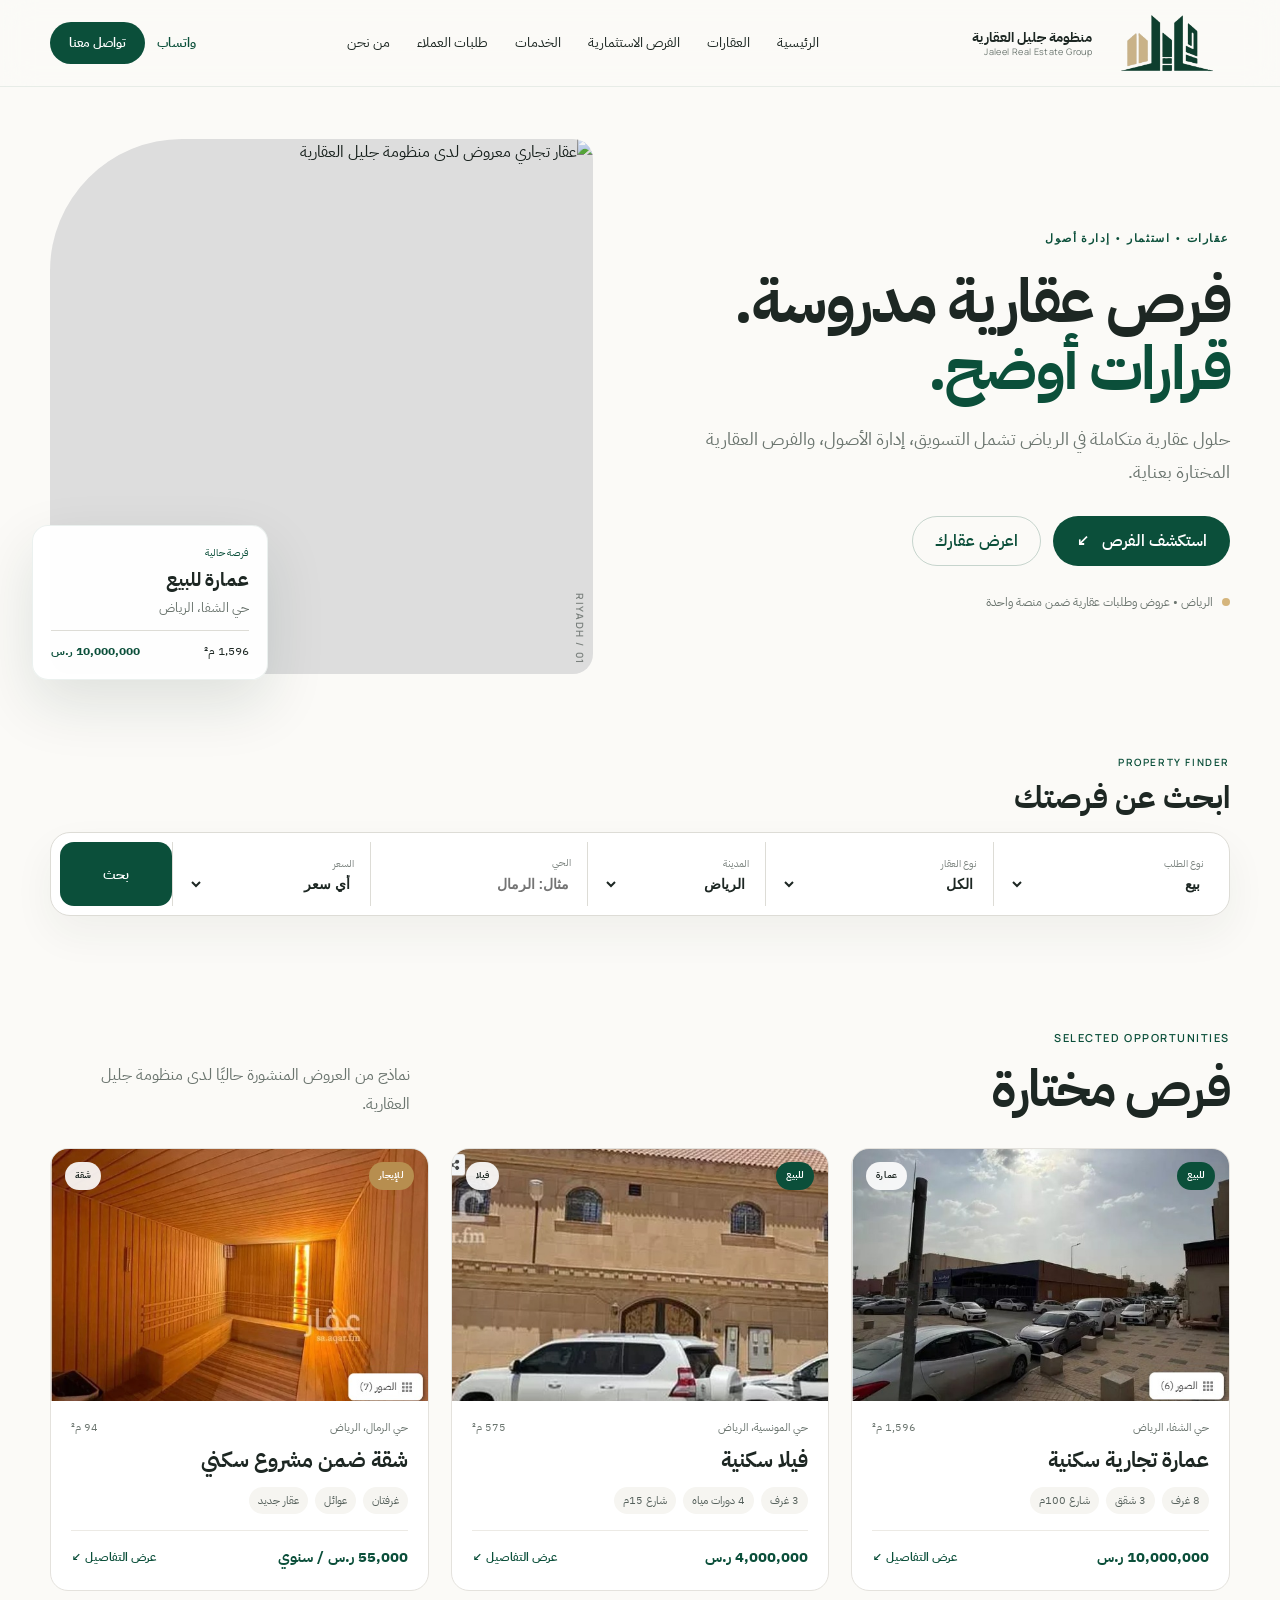
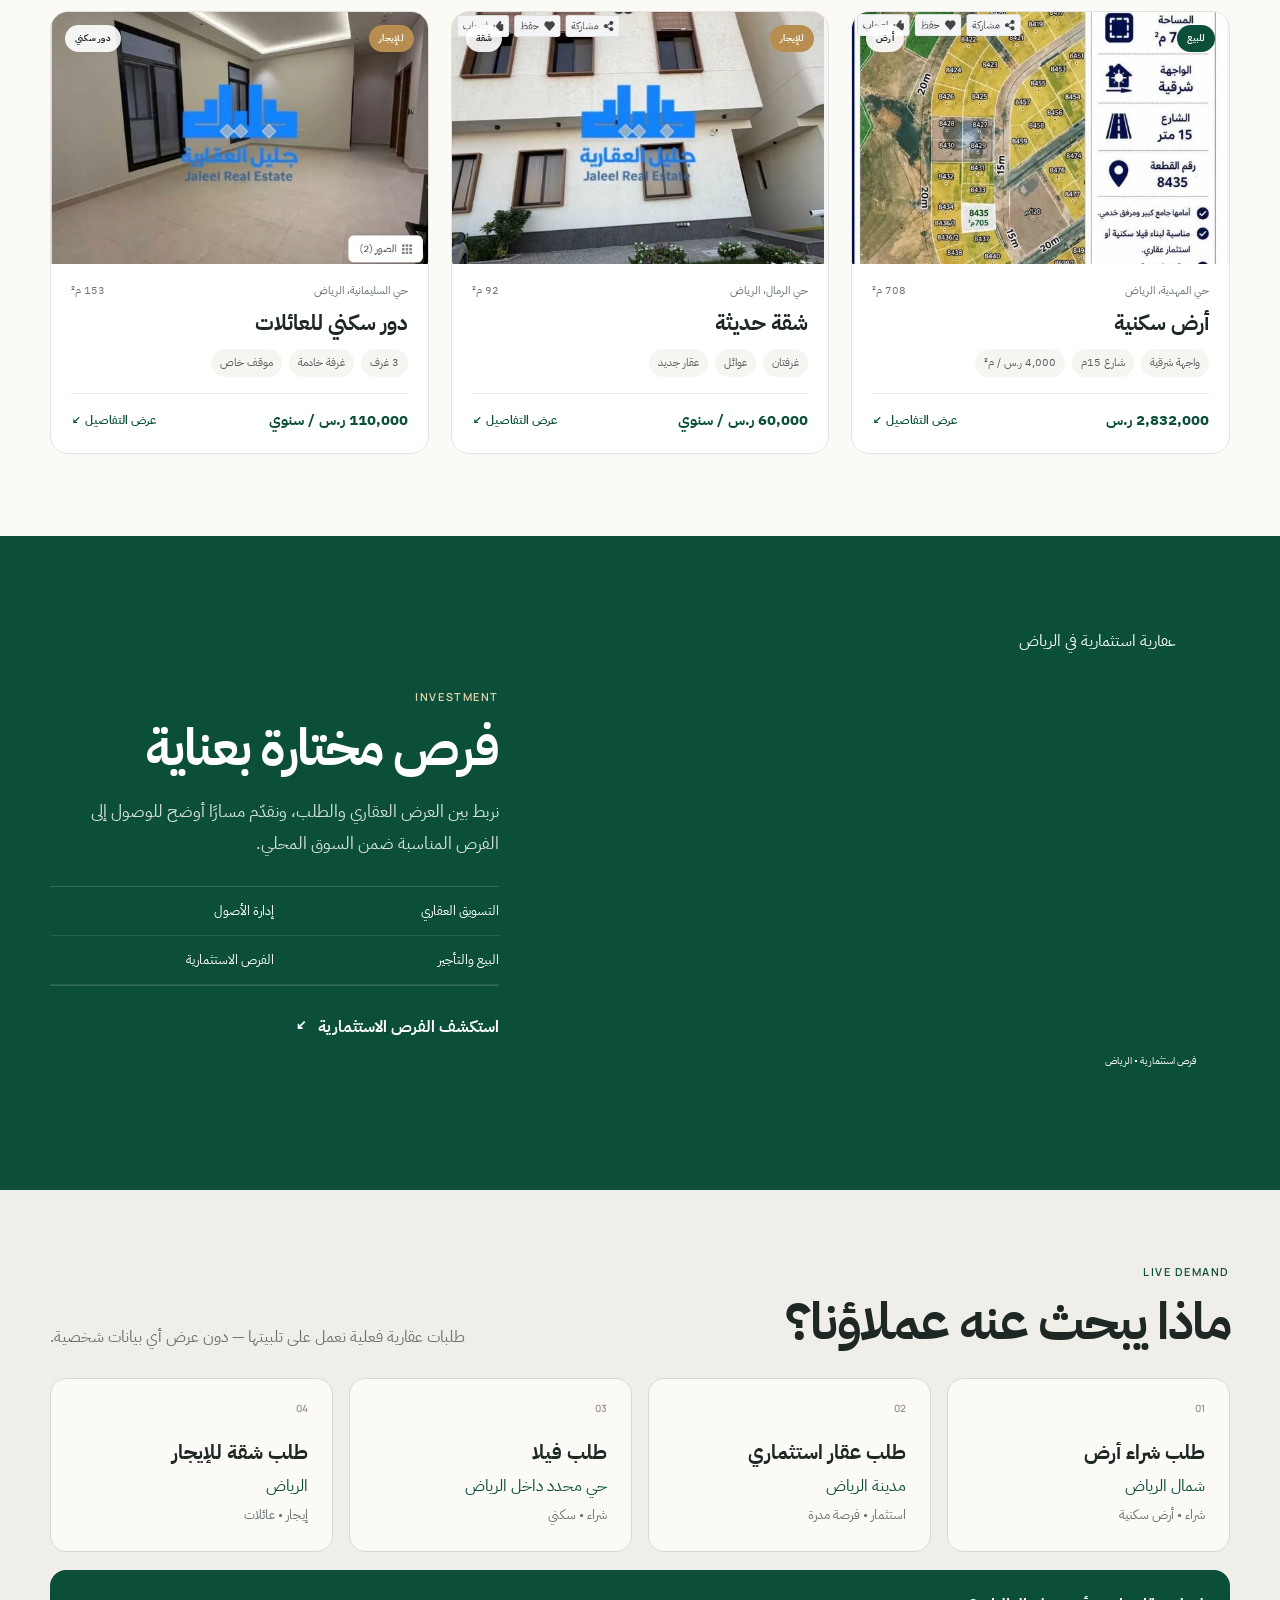
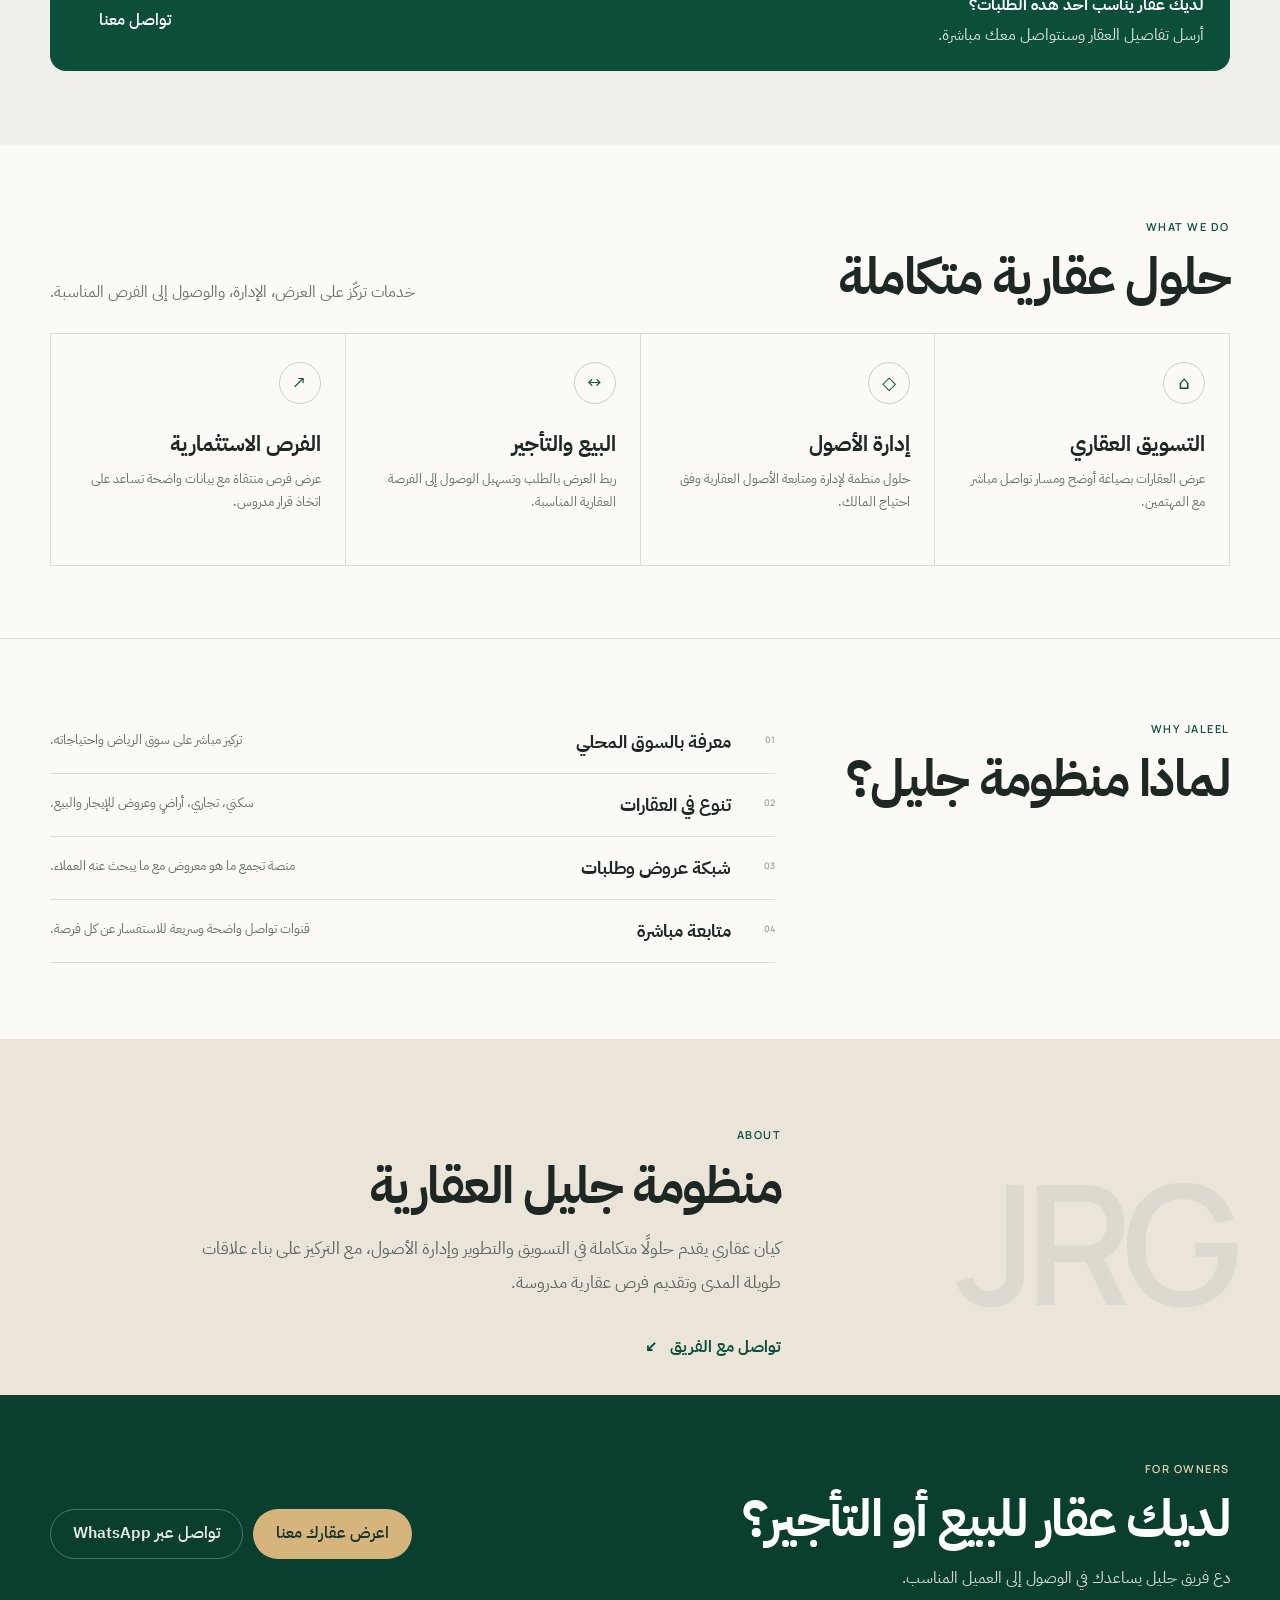
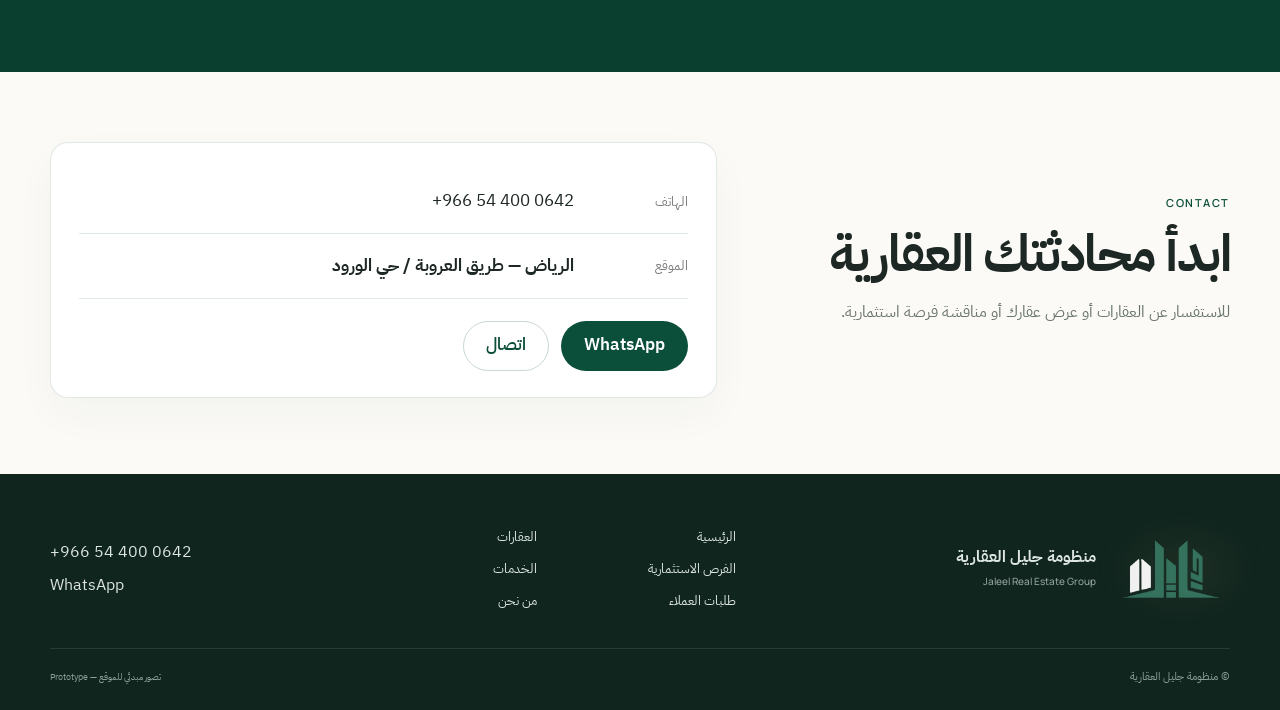
==== commit bfaf6f3d: "Add searchable metadata to property cards" ====
--- a/index.html
+++ b/index.html
@@ -66,11 +66,11 @@
       <div class="container">
         <div class="finder-head"><div><span class="eyebrow">Property Finder</span><h2>ابحث عن فرصتك</h2></div><button class="filters-toggle" aria-expanded="false">خيارات البحث</button></div>
         <form class="finder" id="finderForm">
-          <label><span>نوع الطلب</span><select><option>بيع</option><option>إيجار</option><option>استثمار</option></select></label>
-          <label><span>نوع العقار</span><select><option>الكل</option><option>شقة</option><option>فيلا</option><option>أرض</option><option>تجاري</option></select></label>
-          <label><span>المدينة</span><select><option>الرياض</option></select></label>
-          <label><span>الحي</span><input type="text" placeholder="مثال: الرمال" /></label>
-          <label><span>السعر</span><select><option>أي سعر</option><option>حتى 1 مليون</option><option>1–5 مليون</option><option>5 مليون+</option></select></label>
+          <label><span>نوع الطلب</span><select name="demand"><option value="بيع">بيع</option><option value="إيجار">إيجار</option><option value="استثمار">استثمار</option></select></label>
+          <label><span>نوع العقار</span><select name="type"><option value="الكل">الكل</option><option value="شقة">شقة</option><option value="فيلا">فيلا</option><option value="أرض">أرض</option><option value="تجاري">تجاري</option></select></label>
+          <label><span>المدينة</span><select name="city"><option value="الرياض">الرياض</option></select></label>
+          <label><span>الحي</span><input name="district" type="text" placeholder="مثال: الرمال" /></label>
+          <label><span>السعر</span><select name="price"><option value="any">أي سعر</option><option value="under1">حتى 1 مليون</option><option value="1to5">1–5 مليون</option><option value="5plus">5 مليون+</option></select></label>
           <button class="btn btn-primary search-btn" type="submit">بحث</button>
         </form>
       </div>
@@ -79,28 +79,28 @@
     <section class="section-space" id="properties">
       <div class="container">
         <div class="section-title reveal"><div><span class="eyebrow">Selected Opportunities</span><h2>فرص مختارة</h2></div><p>نماذج من العروض المنشورة حاليًا لدى منظومة جليل العقارية.</p></div>
-        <div class="properties-grid">
-          <article class="property-card reveal">
+        <div class="finder-results" id="finderResults" aria-live="polite"></div><div class="properties-grid">
+          <article class="property-card reveal" data-demand="بيع استثمار" data-type="تجاري" data-district="الشفا" data-city="الرياض" data-price="10000000">
             <a href="property.html" class="property-image"><img src="assets/commercial.jpg" alt="عمارة للبيع في حي الشفا" /><span class="status">للبيع</span><span class="type-pill">عمارة</span></a>
             <div class="property-body"><div class="meta-line"><span>حي الشفا، الرياض</span><span>1,596 م²</span></div><h3>عمارة تجارية سكنية</h3><div class="features"><span>8 غرف</span><span>3 شقق</span><span>شارع 100م</span></div><div class="price-line"><strong>10,000,000 ر.س</strong><a href="property.html">عرض التفاصيل ↙</a></div></div>
           </article>
-          <article class="property-card reveal delay-1">
+          <article class="property-card reveal delay-1" data-demand="بيع" data-type="فيلا" data-district="المونسية" data-city="الرياض" data-price="4000000">
             <div class="property-image"><img src="assets/villa-monsiya.jpg" alt="فيلا للبيع في حي المونسية" /><span class="status">للبيع</span><span class="type-pill">فيلا</span></div>
             <div class="property-body"><div class="meta-line"><span>حي المونسية، الرياض</span><span>575 م²</span></div><h3>فيلا سكنية</h3><div class="features"><span>3 غرف</span><span>4 دورات مياه</span><span>شارع 15م</span></div><div class="price-line"><strong>4,000,000 ر.س</strong><a href="property.html">عرض التفاصيل ↙</a></div></div>
           </article>
-          <article class="property-card reveal delay-2">
+          <article class="property-card reveal delay-2" data-demand="إيجار" data-type="شقة" data-district="الرمال" data-city="الرياض" data-price="55000">
             <div class="property-image"><img src="assets/apartment-rimal-sauna.jpg" alt="شقة للإيجار في حي الرمال" /><span class="status rent">للإيجار</span><span class="type-pill">شقة</span></div>
             <div class="property-body"><div class="meta-line"><span>حي الرمال، الرياض</span><span>94 م²</span></div><h3>شقة ضمن مشروع سكني</h3><div class="features"><span>غرفتان</span><span>عوائل</span><span>عقار جديد</span></div><div class="price-line"><strong>55,000 ر.س / سنوي</strong><a href="property.html">عرض التفاصيل ↙</a></div></div>
           </article>
-          <article class="property-card reveal">
+          <article class="property-card reveal" data-demand="بيع استثمار" data-type="أرض" data-district="المهدية" data-city="الرياض" data-price="2832000">
             <div class="property-image"><img src="assets/land-mahdiyah.jpg" alt="أرض للبيع في حي المهدية" /><span class="status">للبيع</span><span class="type-pill">أرض</span></div>
             <div class="property-body"><div class="meta-line"><span>حي المهدية، الرياض</span><span>708 م²</span></div><h3>أرض سكنية</h3><div class="features"><span>واجهة شرقية</span><span>شارع 15م</span><span>4,000 ر.س / م²</span></div><div class="price-line"><strong>2,832,000 ر.س</strong><a href="property.html">عرض التفاصيل ↙</a></div></div>
           </article>
-          <article class="property-card reveal delay-1">
+          <article class="property-card reveal delay-1" data-demand="إيجار" data-type="شقة" data-district="الرمال" data-city="الرياض" data-price="60000">
             <div class="property-image"><img src="assets/apartment-rimal-building.jpg" alt="شقة للإيجار في حي الرمال" /><span class="status rent">للإيجار</span><span class="type-pill">شقة</span></div>
             <div class="property-body"><div class="meta-line"><span>حي الرمال، الرياض</span><span>92 م²</span></div><h3>شقة حديثة</h3><div class="features"><span>غرفتان</span><span>عوائل</span><span>عقار جديد</span></div><div class="price-line"><strong>60,000 ر.س / سنوي</strong><a href="property.html">عرض التفاصيل ↙</a></div></div>
           </article>
-          <article class="property-card reveal delay-2">
+          <article class="property-card reveal delay-2" data-demand="إيجار" data-type="شقة" data-district="السليمانية" data-city="الرياض" data-price="110000">
             <div class="property-image"><img src="assets/apartment-rimal-interior.jpg" alt="مساحة داخلية لشقة سكنية" /><span class="status rent">للإيجار</span><span class="type-pill">دور سكني</span></div>
             <div class="property-body"><div class="meta-line"><span>حي السليمانية، الرياض</span><span>153 م²</span></div><h3>دور سكني للعائلات</h3><div class="features"><span>3 غرف</span><span>غرفة خادمة</span><span>موقف خاص</span></div><div class="price-line"><strong>110,000 ر.س / سنوي</strong><a href="property.html">عرض التفاصيل ↙</a></div></div>
           </article>
--- a/styles.css
+++ b/styles.css
@@ -661,3 +661,166 @@
     padding:22px;
   }
 }
+
+
+/* Contact row alignment fix */
+#contact .contact-card{
+  display:flex;
+  flex-direction:column;
+  gap:0;
+}
+#contact .contact-row{
+  display:grid;
+  grid-template-columns:90px minmax(0,1fr);
+  align-items:center;
+  gap:18px;
+  padding:18px 0;
+  border-bottom:1px solid rgba(11,79,58,.12);
+}
+#contact .contact-row small{
+  margin:0;
+  color:#7a7a7a;
+  font-size:13px;
+  white-space:nowrap;
+}
+#contact .contact-value{
+  display:block;
+  margin:0;
+  font-size:16px;
+  line-height:1.7;
+}
+#contact .phone-value{
+  direction:ltr;
+  unicode-bidi:embed;
+  text-align:left;
+  justify-self:start;
+}
+#contact .contact-actions{
+  display:flex;
+  gap:12px;
+  padding-top:22px;
+  margin-top:0;
+  flex-wrap:wrap;
+}
+@media(max-width:720px){
+  #contact .contact-row{
+    grid-template-columns:72px minmax(0,1fr);
+    gap:12px;
+    padding:16px 0;
+  }
+}
+
+
+/* Footer refinement */
+.site-footer{
+  padding:52px 0 20px;
+}
+.footer-grid{
+  grid-template-columns:1.15fr .95fr .7fr;
+  gap:54px;
+  align-items:center;
+}
+.footer-brand{
+  align-items:center;
+  gap:16px;
+}
+.footer-brand img{
+  width:118px;
+  height:64px;
+  object-fit:contain;
+  flex-shrink:0;
+  background:transparent;
+  border-radius:0;
+  padding:0;
+}
+.footer-brand p{
+  margin:0;
+  line-height:1.45;
+}
+.footer-links{
+  column-gap:34px;
+  row-gap:10px;
+}
+.footer-contact{
+  gap:5px;
+  justify-content:center;
+}
+.footer-bottom{
+  margin-top:32px;
+  padding-top:20px;
+  padding-bottom:4px;
+  align-items:center;
+}
+@media(max-width:1050px){
+  .footer-grid{
+    grid-template-columns:1fr 1fr;
+    gap:34px;
+    align-items:start;
+  }
+}
+@media(max-width:720px){
+  .site-footer{
+    padding-top:42px;
+  }
+  .footer-grid{
+    gap:26px;
+  }
+  .footer-brand{
+    justify-content:flex-start;
+  }
+  .footer-brand img{
+    width:104px;
+    height:58px;
+  }
+  .footer-bottom{
+    margin-top:28px;
+    padding-top:18px;
+  }
+}
+
+
+/* Footer logo contrast and bottom spacing fix */
+.site-footer .footer-brand img{
+  background:transparent;
+  filter:brightness(1.95) saturate(.72) contrast(.92);
+  opacity:.98;
+}
+.site-footer .footer-brand{
+  position:relative;
+}
+.site-footer .footer-brand::before{
+  content:"";
+  position:absolute;
+  width:112px;
+  height:70px;
+  right:-8px;
+  border-radius:50%;
+  background:rgba(213,181,124,.055);
+  filter:blur(18px);
+  pointer-events:none;
+}
+.site-footer .footer-brand img,
+.site-footer .footer-brand p{
+  position:relative;
+  z-index:1;
+}
+.site-footer .footer-bottom{
+  position:relative;
+  z-index:2;
+  margin-top:36px;
+  min-height:34px;
+}
+.site-footer .footer-bottom span,
+.site-footer .footer-bottom small{
+  line-height:1.5;
+}
+@media(max-width:720px){
+  .site-footer .footer-brand::before{
+    width:96px;
+    height:62px;
+  }
+  .site-footer .footer-bottom{
+    min-height:auto;
+    margin-top:30px;
+  }
+}
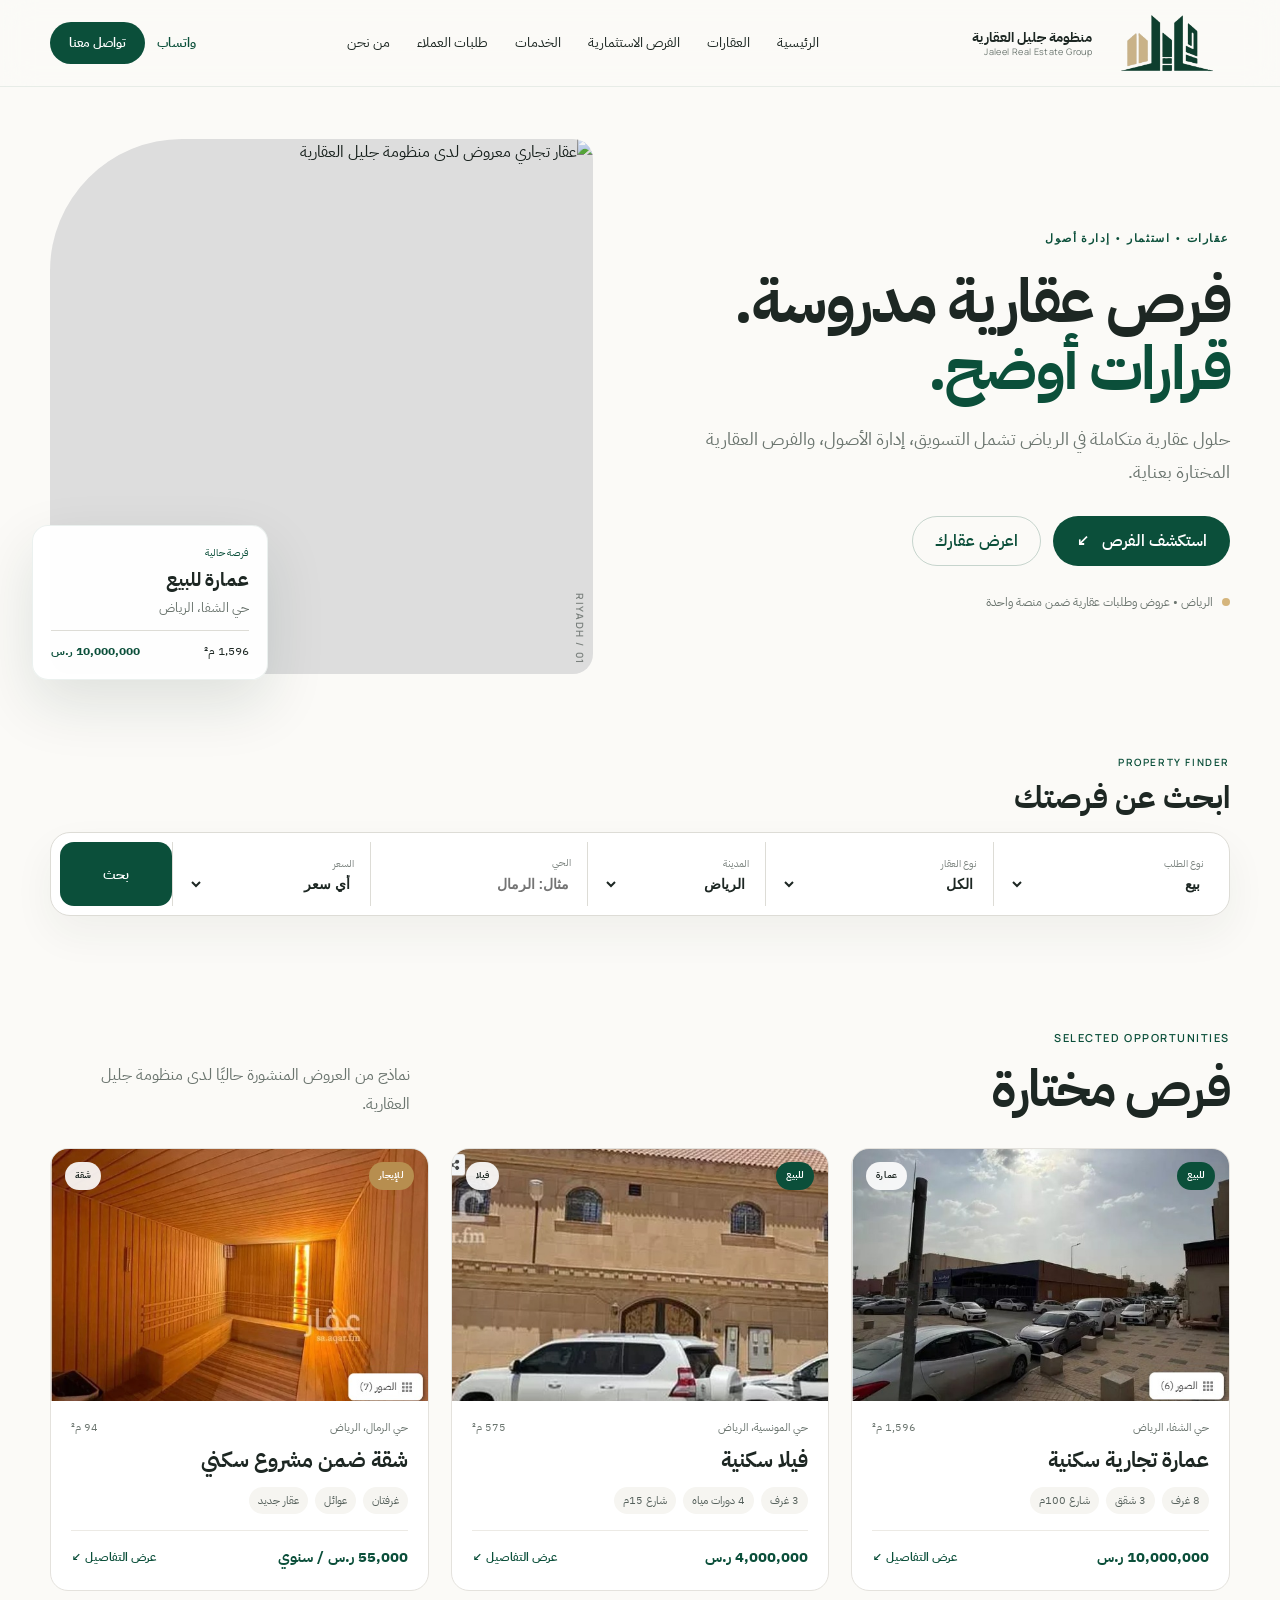
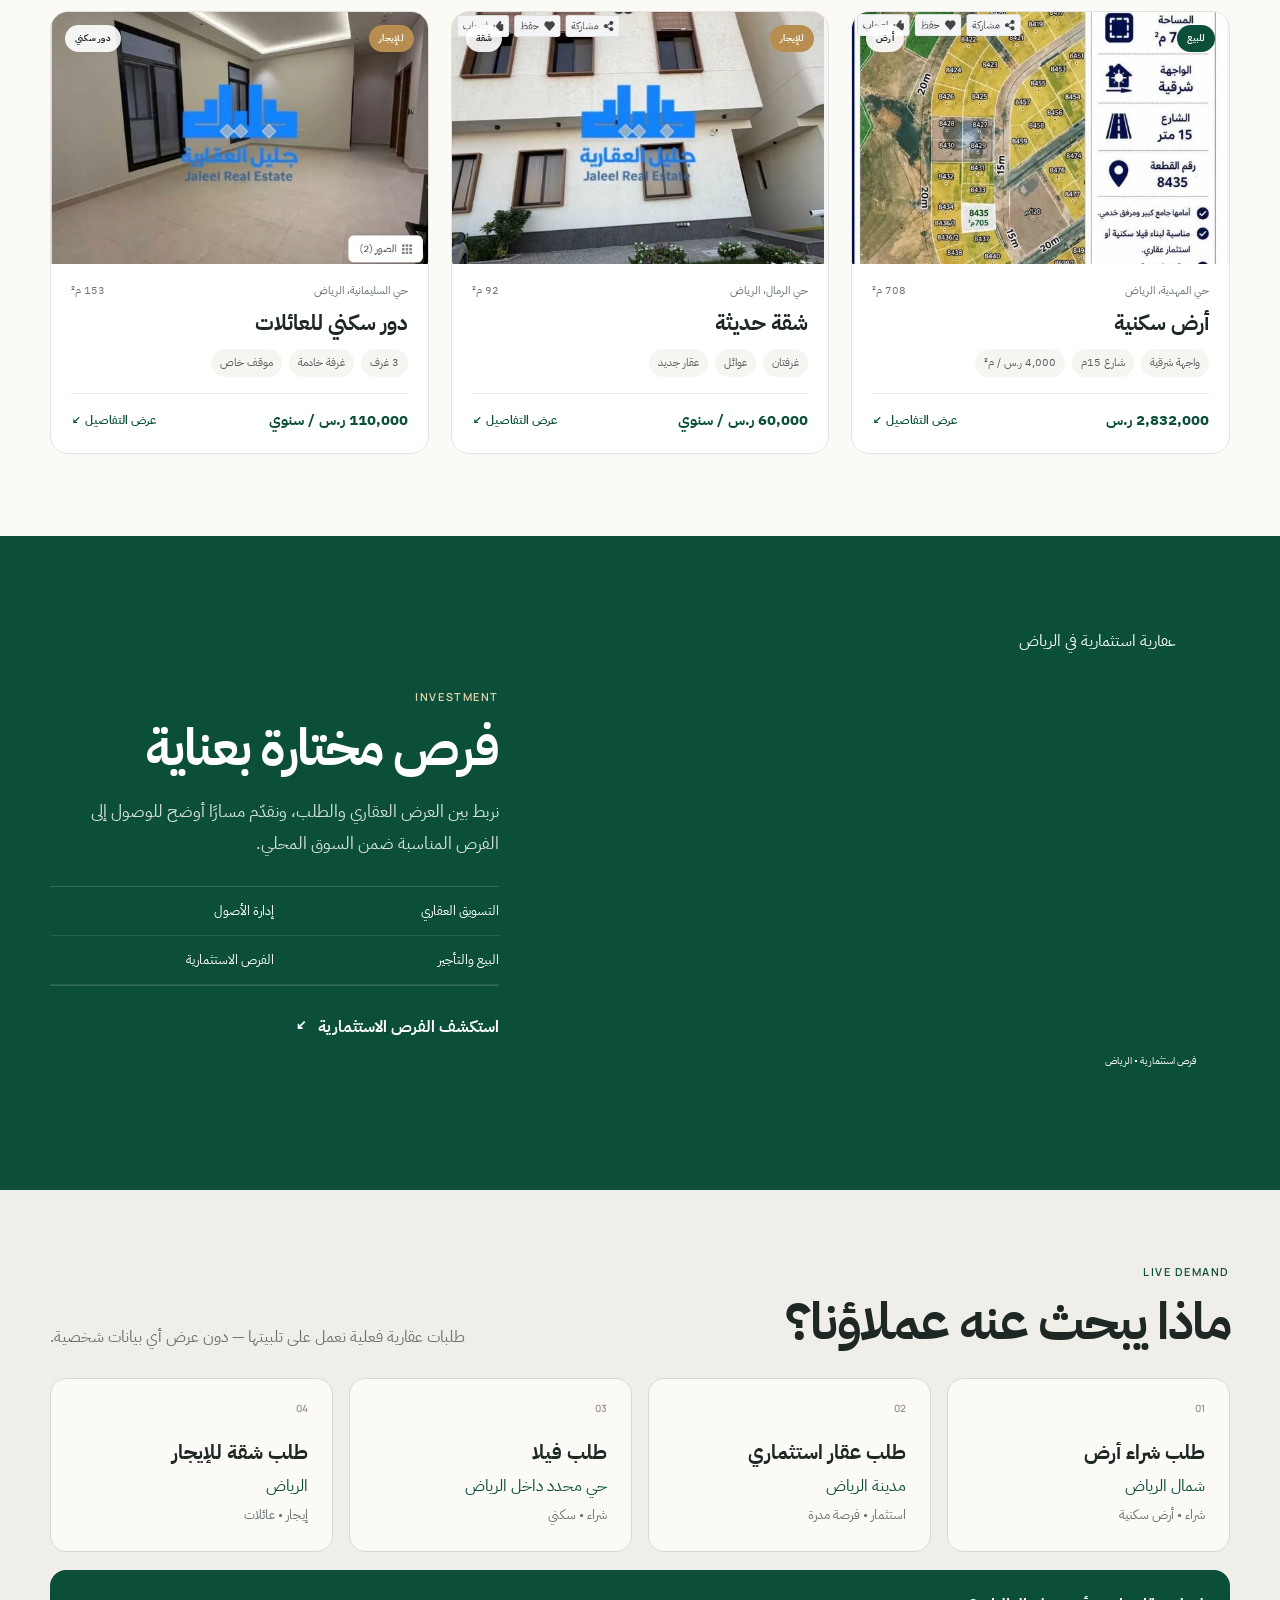
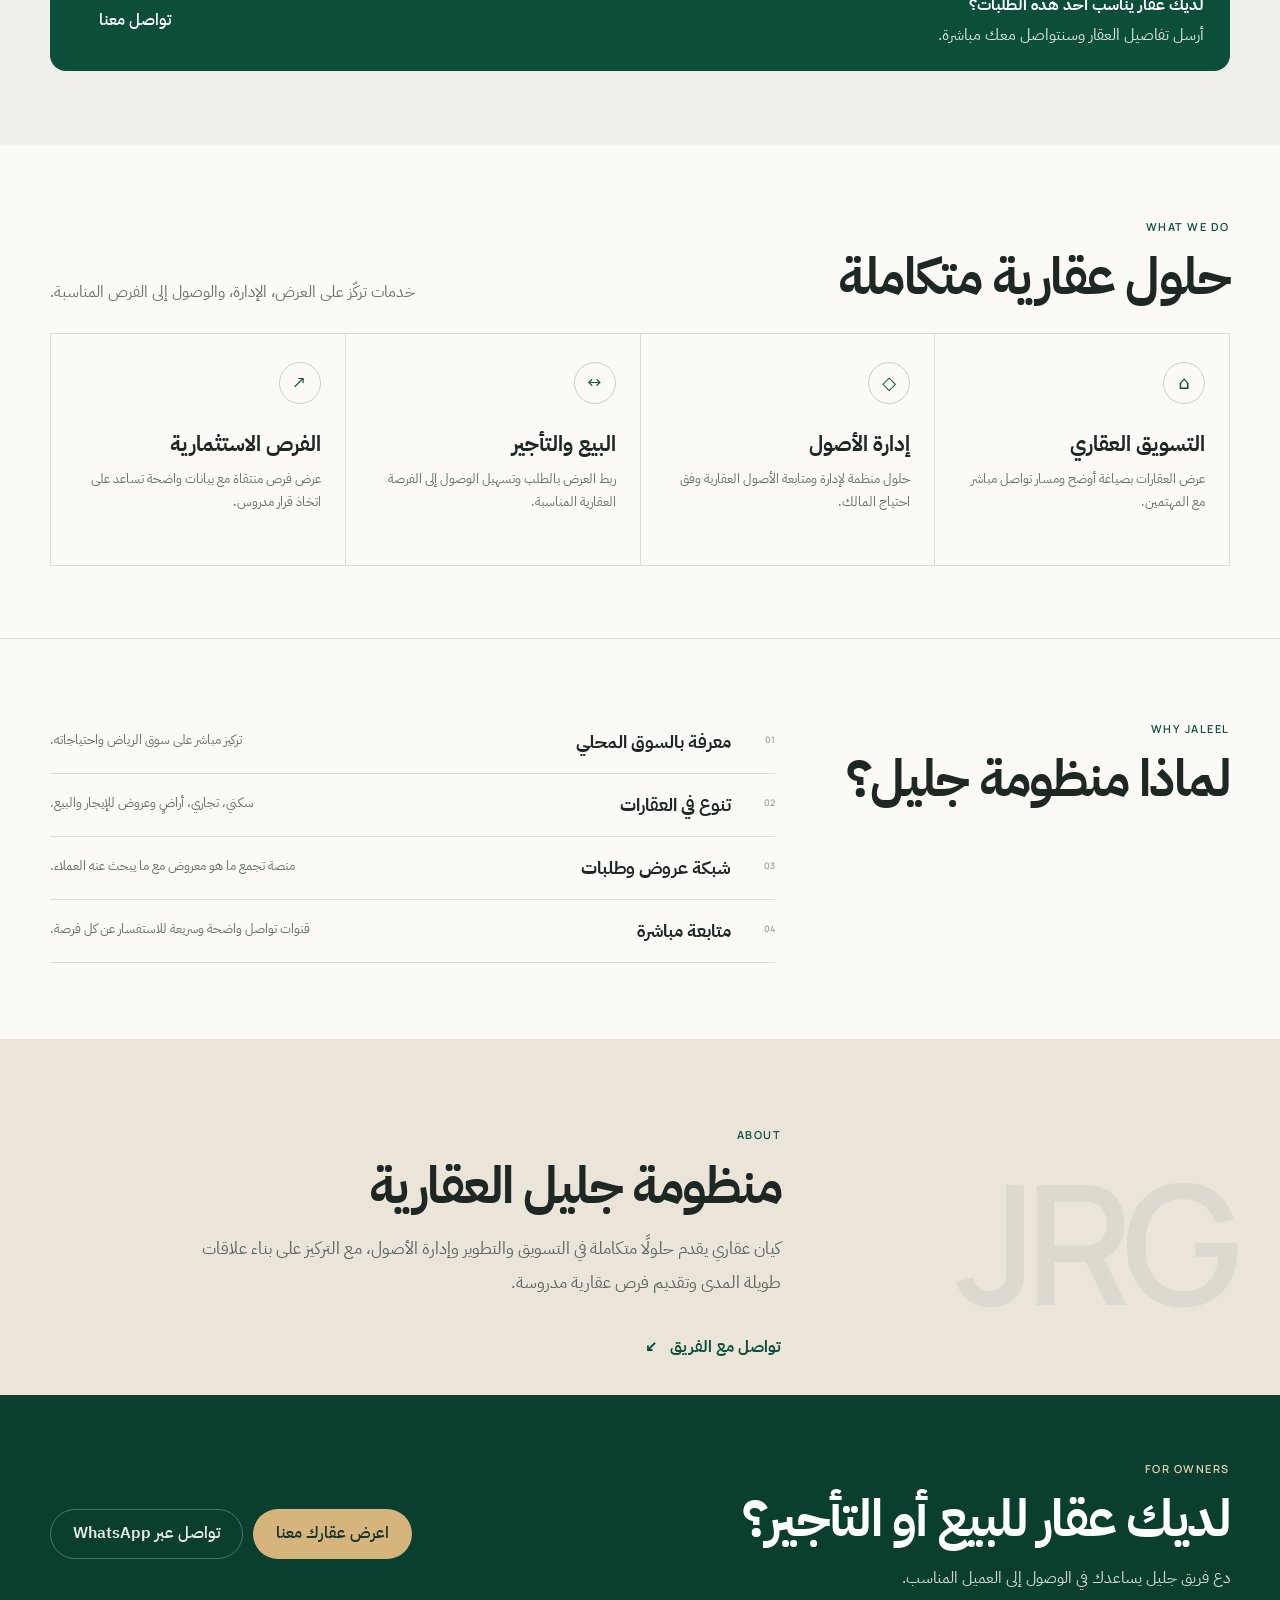
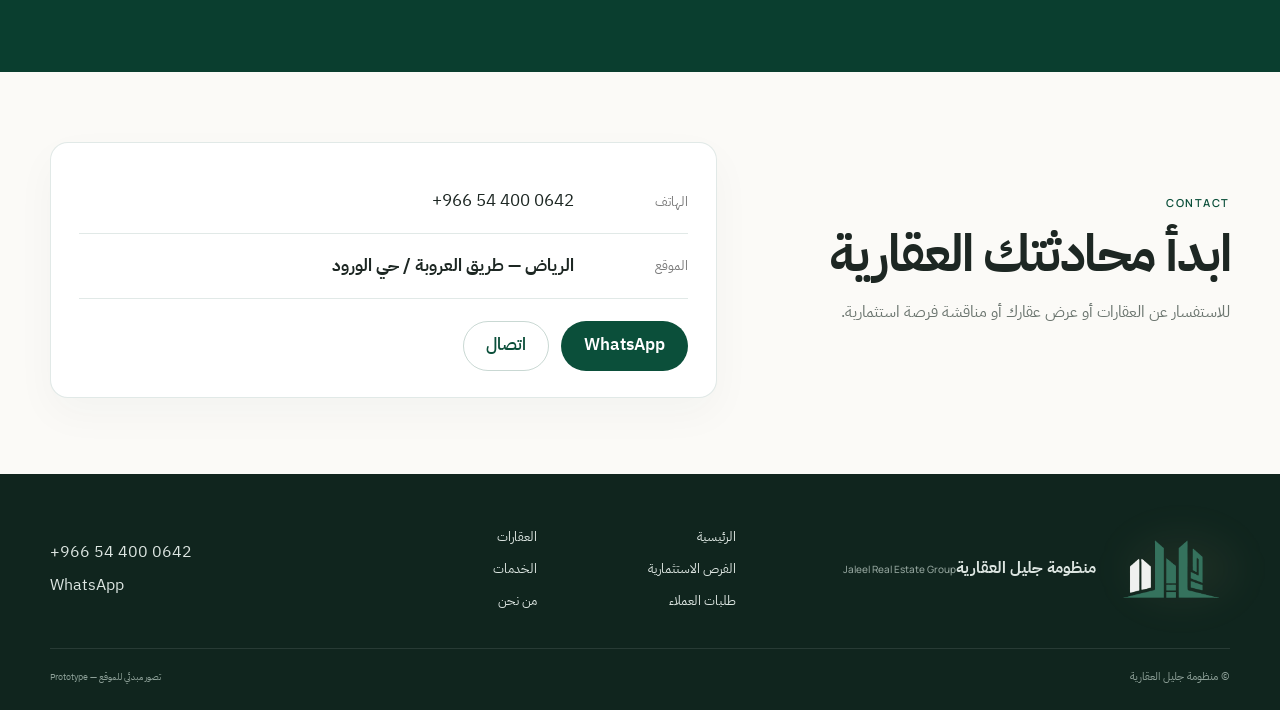
==== commit 8af6b1fb: "Stack footer brand name under logo" ====
--- a/index.html
+++ b/index.html
@@ -28,7 +28,7 @@
       <div class="header-actions">
         <a class="whatsapp-link" href="https://wa.me/966544000642" target="_blank" rel="noreferrer">واتساب</a>
         <a class="btn btn-primary small" href="#contact">تواصل معنا</a>
-        <button class="menu-btn" aria-expanded="false" aria-controls="mobileNav" aria-label="فتح القائمة"><span></span><span></span></button>
+        <button class="menu-btn" aria-expanded="false" aria-controls="mobileNav" aria-label="فتح القائمة"><i></i><span></span><span></span></button>
       </div>
     </div>
     <nav id="mobileNav" class="mobile-nav" aria-label="التنقل على الهاتف">
@@ -172,7 +172,7 @@
 
   <footer class="site-footer">
     <div class="container footer-grid">
-      <div class="footer-brand"><img src="assets/logo.png" alt="شعار منظومة جليل العقارية" /><p>منظومة جليل العقارية<br><span>Jaleel Real Estate Group</span></p></div>
+      <div class="footer-brand"><img src="assets/logo.png" alt="شعار منظومة جليل العقارية" /><div class="footer-brand-copy"><strong>منظومة جليل العقارية</strong><span>Jaleel Real Estate Group</span></div></div>
       <div class="footer-links"><a href="#top">الرئيسية</a><a href="#properties">العقارات</a><a href="#investment">الفرص الاستثمارية</a><a href="#services">الخدمات</a><a href="#requests">طلبات العملاء</a><a href="#about">من نحن</a></div>
       <div class="footer-contact"><a href="tel:+966544000642" dir="ltr">+966 54 400 0642</a><a href="https://wa.me/966544000642" target="_blank" rel="noreferrer">WhatsApp</a></div>
     </div>
--- a/styles.css
+++ b/styles.css
@@ -824,3 +824,603 @@
     margin-top:30px;
   }
 }
+
+
+/* Working property finder results */
+.finder-results{
+  min-height:24px;
+  margin:-18px 0 20px;
+  font-size:13px;
+  color:var(--green);
+  font-weight:600;
+}
+.finder-results:empty{
+  display:none;
+}
+.finder-results.is-empty{
+  color:#7b5b48;
+}
+#properties .property-card[hidden]{
+  display:none !important;
+}
+
+
+/* Mobile Header + Hero refinement */
+@media(max-width:720px){
+  .site-header{
+    background:rgba(251,250,247,.96);
+    backdrop-filter:blur(14px);
+  }
+
+  .header-inner{
+    height:70px;
+    gap:12px;
+  }
+
+  .brand{
+    min-width:0;
+    gap:0;
+  }
+
+  .brand img{
+    width:86px;
+    height:44px;
+    object-fit:contain;
+  }
+
+  .brand-copy{
+    display:none;
+  }
+
+  .header-actions{
+    gap:8px;
+  }
+
+  .menu-btn{
+    display:flex;
+    width:42px;
+    height:42px;
+    padding:0;
+    border:1px solid rgba(11,79,58,.14);
+    border-radius:50%;
+    align-items:center;
+    justify-content:center;
+    flex-direction:column;
+    gap:4px;
+    background:rgba(255,255,255,.72);
+  }
+
+  .menu-btn i{
+    display:none;
+  }
+
+  .menu-btn span{
+    width:17px;
+    height:1.5px;
+    margin:0;
+    background:var(--green);
+    border-radius:999px;
+  }
+
+  .mobile-nav{
+    top:70px;
+    left:14px;
+    right:14px;
+    grid-template-columns:1fr;
+    gap:0;
+    padding:8px;
+    border-radius:14px;
+  }
+
+  .mobile-nav a{
+    padding:11px 12px;
+    border-bottom:1px solid rgba(11,79,58,.07);
+    font-size:14px;
+  }
+
+  .mobile-nav a:last-child{
+    border-bottom:0;
+  }
+
+  .hero{
+    padding-top:22px;
+    padding-bottom:54px;
+  }
+
+  .hero-grid{
+    grid-template-columns:1fr;
+    gap:26px;
+    align-items:start;
+  }
+
+  .hero-media{
+    order:-1;
+    padding-bottom:18px;
+  }
+
+  .image-frame{
+    height:315px;
+    border-radius:52px 14px 14px 14px;
+  }
+
+  .hero .image-frame img{
+    object-position:center 55%;
+  }
+
+  .floating-property-card{
+    left:12px;
+    right:auto;
+    bottom:0;
+    width:196px;
+    padding:14px 15px;
+    border-radius:14px;
+    box-shadow:0 14px 32px rgba(30,58,48,.12);
+  }
+
+  .floating-property-card strong{
+    font-size:17px;
+    line-height:1.35;
+  }
+
+  .floating-property-card>div:nth-of-type(2){
+    font-size:11px;
+  }
+
+  .mini-grid{
+    margin-top:9px;
+    padding-top:8px;
+    font-size:10px;
+    gap:8px;
+  }
+
+  .hero-copy{
+    text-align:right;
+  }
+
+  .hero-copy .eyebrow{
+    font-size:9px;
+    letter-spacing:.11em;
+  }
+
+  .hero-copy h1{
+    font-size:40px;
+    line-height:1.08;
+    margin:14px 0 16px;
+    letter-spacing:-.028em;
+  }
+
+  .hero-copy p{
+    font-size:15px;
+    line-height:1.85;
+    max-width:none;
+  }
+
+  .hero-actions{
+    display:grid;
+    grid-template-columns:1fr 1fr;
+    gap:10px;
+    margin-top:22px;
+  }
+
+  .hero-actions .btn{
+    min-height:46px;
+    padding-inline:14px;
+    font-size:13px;
+  }
+
+  .hero-note{
+    margin-top:20px;
+    font-size:10px;
+    line-height:1.6;
+    gap:7px;
+  }
+
+  .hero-note span{
+    width:6px;
+    height:6px;
+  }
+
+  .hero-index{
+    display:none;
+  }
+}
+
+@media(max-width:390px){
+  .hero-copy h1{
+    font-size:36px;
+  }
+
+  .image-frame{
+    height:288px;
+  }
+
+  .floating-property-card{
+    width:184px;
+  }
+
+  .hero-actions{
+    grid-template-columns:1fr;
+  }
+}
+
+
+/* Mobile Hero final proportion pass */
+@media(max-width:720px){
+  .hero{
+    padding-top:18px;
+    padding-bottom:46px;
+  }
+
+  .hero-grid{
+    gap:18px;
+  }
+
+  .hero-media{
+    padding-bottom:8px;
+  }
+
+  .image-frame{
+    height:282px;
+    border-radius:46px 14px 14px 14px;
+  }
+
+  .floating-property-card{
+    left:14px;
+    bottom:-10px;
+    width:176px;
+    padding:12px 13px;
+    border-radius:13px;
+  }
+
+  .floating-property-card .mini-label{
+    font-size:9px;
+    margin-bottom:2px;
+  }
+
+  .floating-property-card strong{
+    font-size:15.5px;
+    line-height:1.3;
+  }
+
+  .floating-property-card>div:nth-of-type(2){
+    font-size:10px;
+    line-height:1.5;
+  }
+
+  .mini-grid{
+    margin-top:7px;
+    padding-top:7px;
+    font-size:9px;
+    gap:6px;
+  }
+
+  .hero-copy{
+    padding-top:4px;
+  }
+
+  .hero-copy h1{
+    font-size:35px;
+    line-height:1.06;
+    margin:12px 0 14px;
+    max-width:100%;
+  }
+
+  .hero-copy p{
+    font-size:14.5px;
+    line-height:1.78;
+  }
+
+  .hero-actions{
+    margin-top:18px;
+  }
+
+  .hero-note{
+    margin-top:16px;
+  }
+}
+
+@media(max-width:390px){
+  .image-frame{
+    height:268px;
+  }
+
+  .floating-property-card{
+    width:168px;
+    left:10px;
+  }
+
+  .hero-copy h1{
+    font-size:33px;
+  }
+}
+
+
+/* Mobile Finder + Featured opportunities spacing */
+@media(max-width:720px){
+  .finder-wrap{
+    margin-top:0;
+    padding-bottom:18px;
+  }
+
+  .finder-wrap .container{
+    display:block;
+  }
+
+  .finder-head{
+    margin-bottom:10px;
+    align-items:center;
+    gap:14px;
+  }
+
+  .finder-head h2{
+    font-size:25px;
+    line-height:1.2;
+    margin:3px 0 0;
+  }
+
+  .finder-head .eyebrow{
+    font-size:9px;
+    letter-spacing:.13em;
+  }
+
+  .filters-toggle{
+    flex:0 0 auto;
+    padding:9px 14px;
+    font-size:13px;
+    background:#fff;
+  }
+
+  .finder{
+    margin-top:10px;
+  }
+
+  .finder:not(.open){
+    margin:0;
+  }
+
+  #properties.section-space{
+    padding-top:50px;
+  }
+
+  #properties .section-title{
+    margin-bottom:24px;
+  }
+
+  #properties .section-title h2{
+    font-size:38px;
+    line-height:1.08;
+  }
+
+  #properties .section-title p{
+    margin-top:10px;
+    font-size:14px;
+    line-height:1.75;
+  }
+
+  #properties .properties-grid{
+    gap:18px;
+  }
+
+  #properties .property-image{
+    height:220px;
+  }
+
+  #properties .property-body{
+    padding:18px;
+  }
+
+  #properties .property-body h3{
+    font-size:20px;
+    margin:8px 0 10px;
+  }
+
+  #properties .price-line{
+    margin-top:15px;
+    padding-top:13px;
+  }
+}
+
+@media(max-width:390px){
+  #properties.section-space{
+    padding-top:44px;
+  }
+
+  #properties .property-image{
+    height:208px;
+  }
+}
+
+
+/* Mobile About + Owner CTA refinement */
+@media(max-width:720px){
+  .about.section-space{
+    padding-top:52px;
+    padding-bottom:40px;
+  }
+
+  .about-grid{
+    grid-template-columns:1fr;
+    gap:18px;
+    align-items:start;
+  }
+
+  .about-mark{
+    order:2;
+    justify-self:end;
+    font-size:64px;
+    line-height:.9;
+    letter-spacing:-.06em;
+    color:rgba(11,79,58,.045);
+    margin-top:-14px;
+  }
+
+  .about-grid>div:last-child{
+    order:1;
+  }
+
+  .about .eyebrow{
+    font-size:9px;
+  }
+
+  .about h2{
+    font-size:34px;
+    line-height:1.12;
+    max-width:100%;
+    margin-top:7px;
+  }
+
+  .about p{
+    max-width:none;
+    font-size:15px;
+    line-height:1.9;
+    margin-top:14px;
+  }
+
+  .about .text-link{
+    margin-top:14px;
+    font-size:14px;
+  }
+
+  .owner-cta{
+    padding:44px 0;
+  }
+
+  .owner-inner{
+    display:block;
+  }
+
+  .owner-cta h2{
+    font-size:34px;
+    line-height:1.12;
+    margin-top:7px;
+  }
+
+  .owner-cta p{
+    font-size:14px;
+    line-height:1.75;
+    margin-top:12px;
+    margin-bottom:0;
+  }
+
+  .owner-actions{
+    margin-top:18px;
+    gap:9px;
+    flex-direction:column;
+  }
+
+  .owner-actions .btn{
+    width:100%;
+    min-height:46px;
+    font-size:13px;
+  }
+}
+
+@media(max-width:390px){
+  .about h2,
+  .owner-cta h2{
+    font-size:31px;
+  }
+
+  .about-mark{
+    font-size:58px;
+  }
+}
+
+
+/* Mobile footer final balance */
+@media(max-width:720px){
+  .site-footer{
+    padding:38px 0 18px;
+  }
+
+  .footer-grid{
+    grid-template-columns:1fr;
+    gap:22px;
+    align-items:start;
+  }
+
+  .footer-brand{
+    display:grid;
+    grid-template-columns:78px 1fr;
+    align-items:center;
+    gap:12px;
+    direction:rtl;
+  }
+
+  .footer-brand img{
+    width:78px;
+    height:52px;
+    justify-self:end;
+  }
+
+  .footer-brand p{
+    font-size:16px;
+    line-height:1.35;
+    margin:0;
+  }
+
+  .footer-brand span{
+    display:block;
+    margin-top:4px;
+    font-size:9.5px;
+    line-height:1.3;
+    white-space:nowrap;
+  }
+
+  .footer-links{
+    grid-template-columns:1fr 1fr;
+    gap:10px 24px;
+    font-size:13px;
+  }
+
+  .footer-contact{
+    gap:4px;
+    font-size:14px;
+  }
+
+  .footer-contact a:first-child{
+    font-size:15px;
+  }
+
+  .footer-contact a:last-child{
+    font-size:14px;
+  }
+
+  .footer-bottom{
+    margin-top:24px;
+    padding-top:16px;
+    font-size:10px;
+    line-height:1.5;
+  }
+
+  .footer-bottom span,
+  .footer-bottom small{
+    display:block;
+    margin:0;
+  }
+
+  .footer-bottom small{
+    margin-top:5px;
+  }
+
+  .site-footer .footer-brand::before{
+    width:72px;
+    height:52px;
+    right:0;
+  }
+}
+
+@media(max-width:390px){
+  .footer-brand{
+    grid-template-columns:70px 1fr;
+  }
+
+  .footer-brand img{
+    width:70px;
+    height:48px;
+  }
+
+  .footer-links{
+    gap:9px 18px;
+  }
+}
